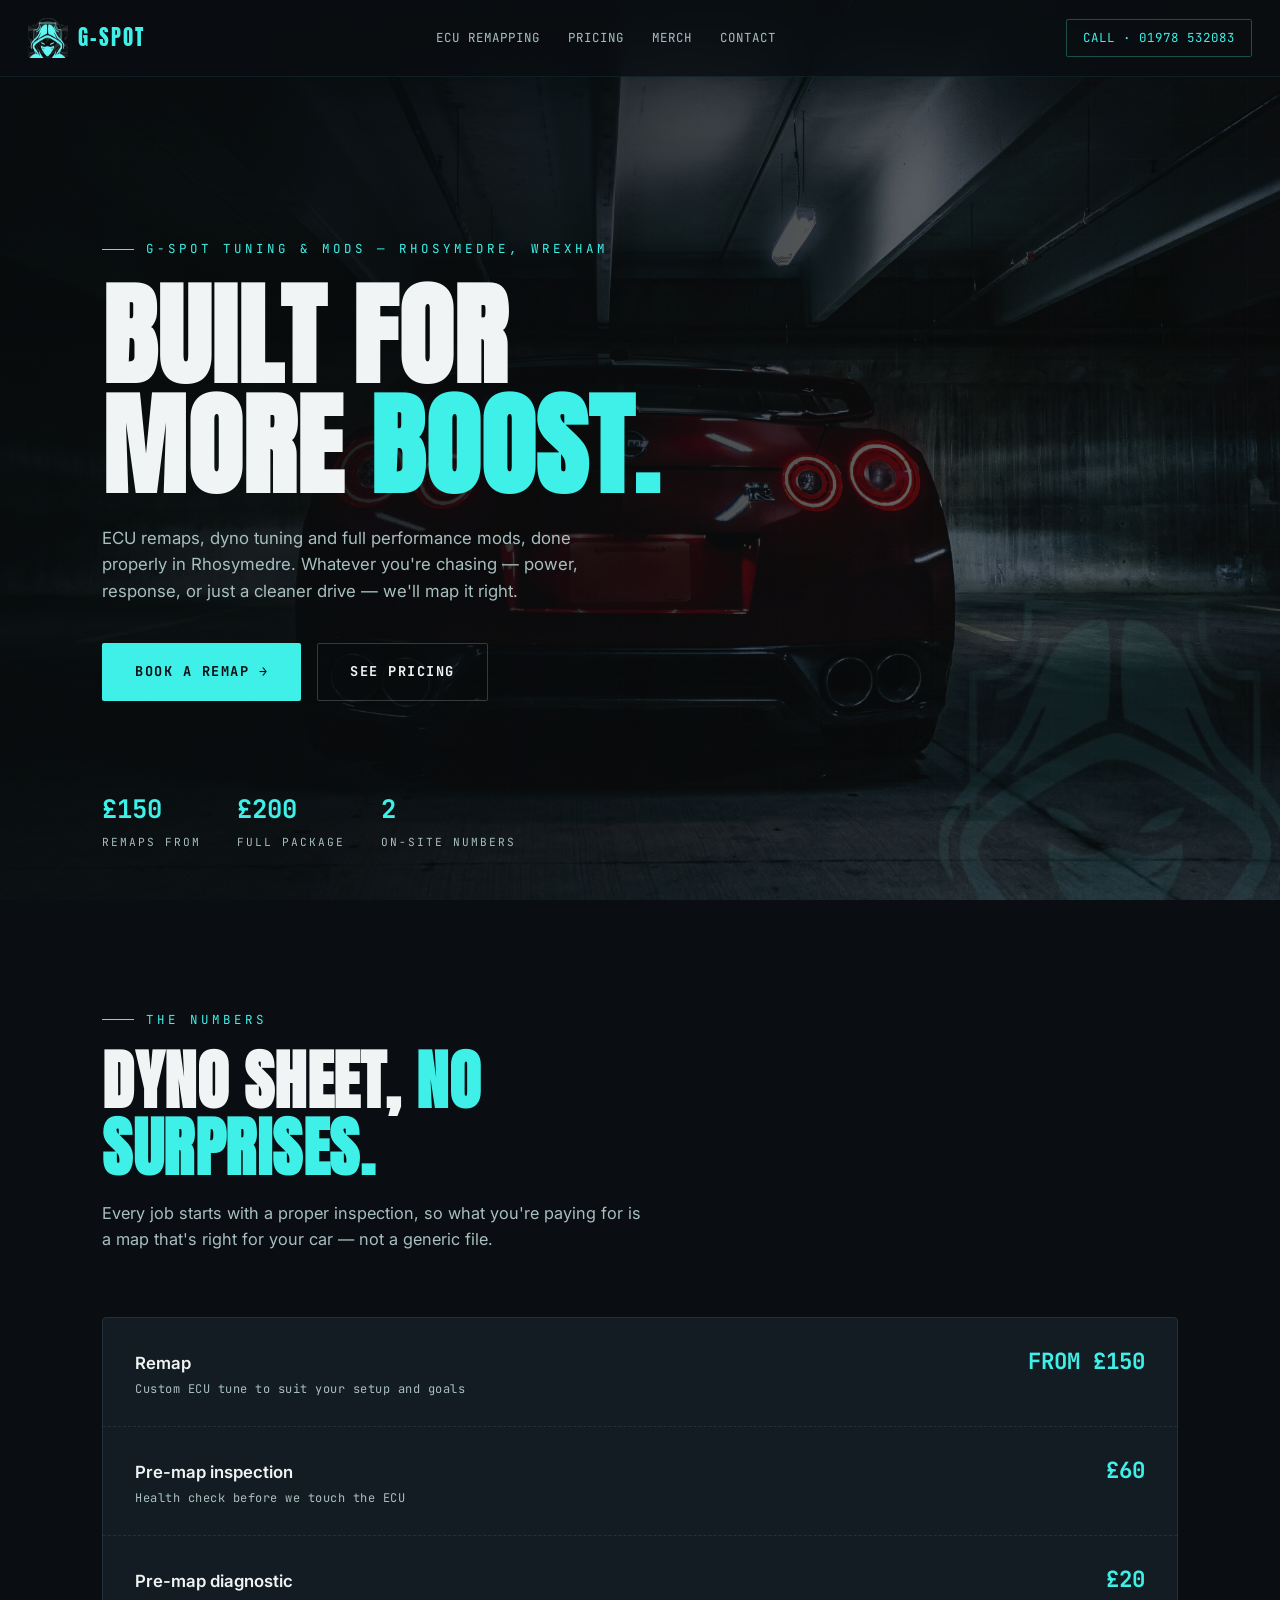
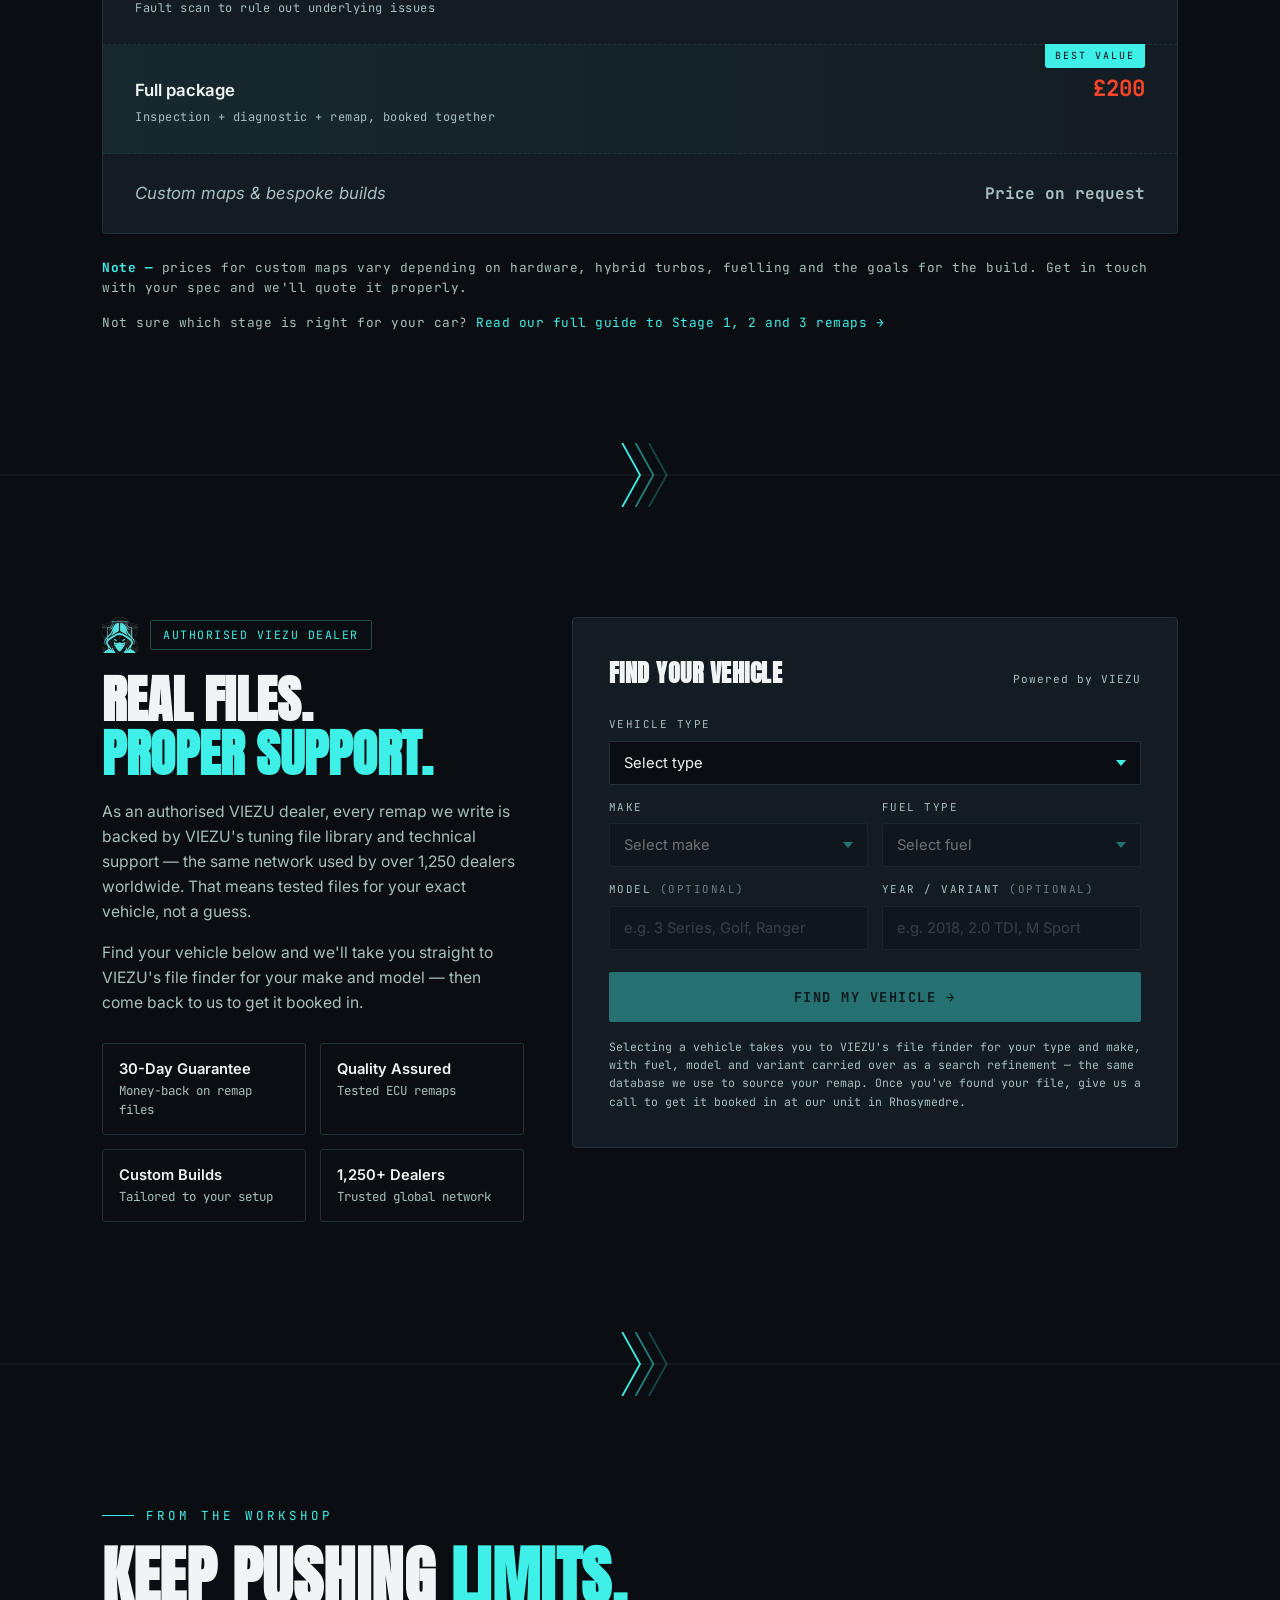
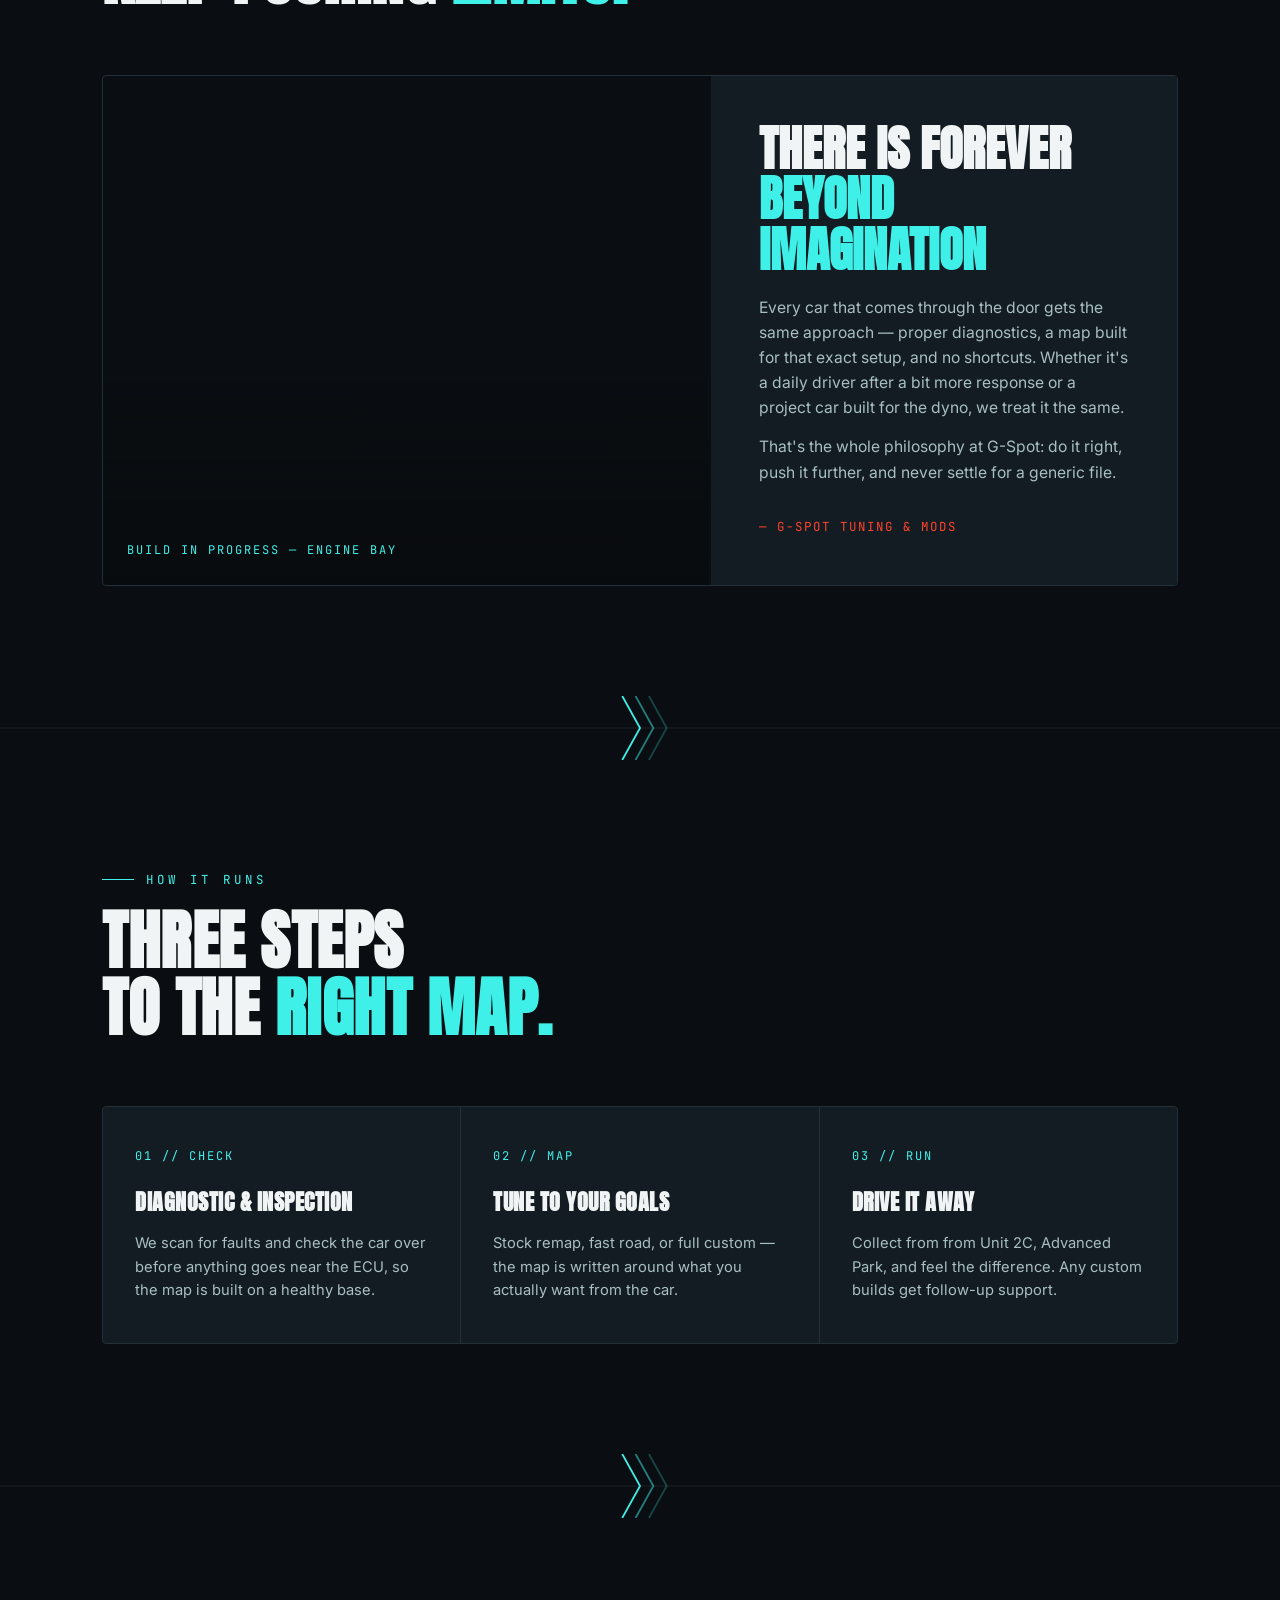
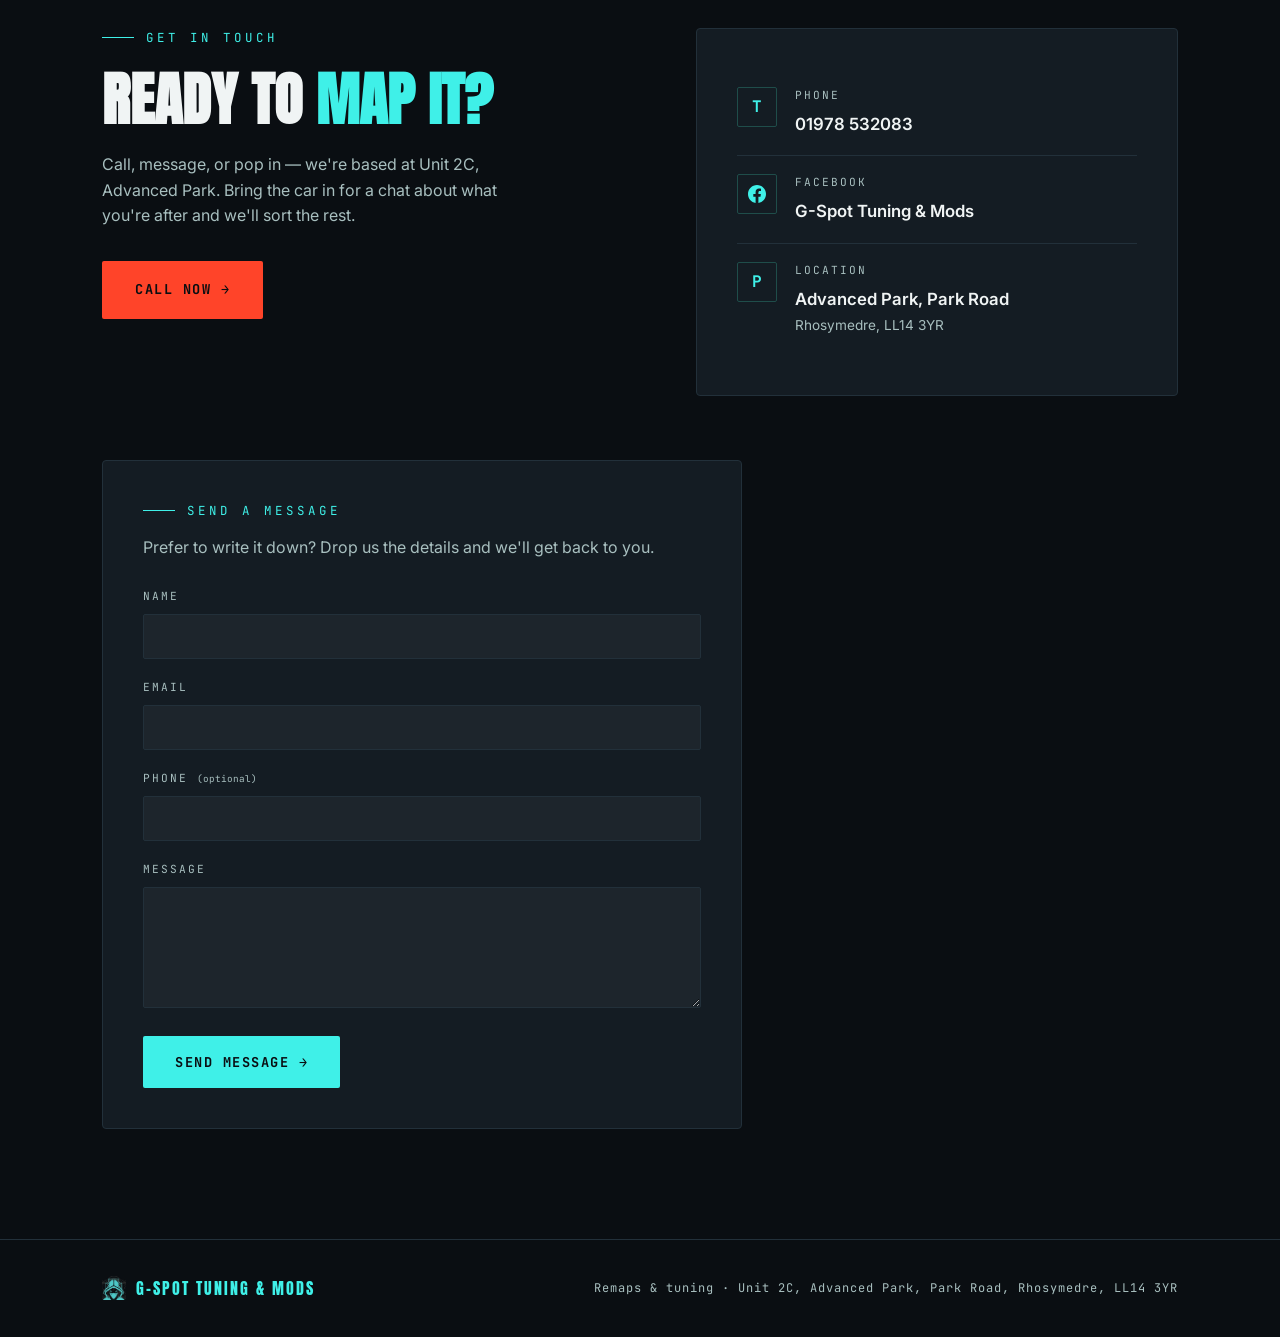
==== index.html @ 1ed0cf5e "Install Vercel Web Analytics # Vercel Web Analytics Installation Report  ## Summary Successfully ins" ====
<!DOCTYPE html>
<html lang="en" class="">
<head>
<script>document.documentElement.classList.add('js');</script>
<meta charset="UTF-8">
<meta name="viewport" content="width=device-width, initial-scale=1.0">
<title>G-Spot Tuning & Mods — Remaps, Tuning & Performance Mods | Wrexham</title>
<meta name="description" content="ECU remaps, dyno tuning and performance modifications. Based in Rhosymedre, Wrexham. Remaps from £150.">

<link rel="preconnect" href="https://fonts.googleapis.com">
<link rel="preconnect" href="https://fonts.gstatic.com" crossorigin>
<link href="https://fonts.googleapis.com/css2?family=Anton&family=JetBrains+Mono:wght@400;500;700&family=Inter:wght@400;500;600;700;800&display=swap" rel="stylesheet">

<link rel="stylesheet" href="assets/site.css">

<script defer src="https://cdn.vercel-insights.com/v1/script.js"></script>
</head>
<body>

<!-- Signature boost gauge -->
<div class="gauge-wrap" id="gauge">
  <svg viewBox="0 0 100 100">
    <circle class="gauge-track" cx="50" cy="50" r="42" stroke-dasharray="198 264" stroke-dashoffset="0" transform="rotate(135 50 50)"/>
    <circle class="gauge-fill" id="gaugeFill" cx="50" cy="50" r="42" stroke-dasharray="198 264" stroke-dashoffset="198" transform="rotate(135 50 50)"/>
    <text x="50" y="48" class="gauge-needle-label" id="gaugeLabel">0%</text>
    <text x="50" y="62" class="gauge-sub">SCROLL</text>
  </svg>
</div>

<!-- Top bar -->
<div class="topbar">
  <a href="index.html" class="mark"><img src="assets/logo-icon.png" alt=""><span class="word">G<span>-</span>SPOT</span></a>
  <nav class="topnav">
    <a href="remapping.html">ECU Remapping</a>
    <a href="index.html#pricing">Pricing</a>
    <a href="merch.html">Merch</a>
    <a href="index.html#contact">Contact</a>
  </nav>
  <a href="tel:01978532083" class="call">CALL · 01978 532083</a>
  <button class="burger" id="burger" aria-label="Menu" aria-expanded="false">
    <span></span><span></span><span></span>
  </button>
</div>
<nav class="mobile-menu" id="mobile-menu">
  <a href="remapping.html">ECU Remapping</a>
  <a href="index.html#pricing">Pricing</a>
  <a href="merch.html">Merch</a>
  <a href="index.html#contact">Contact</a>
  <a href="tel:01978532083" style="color:var(--cyan)">CALL · 01978 532083</a>
</nav>

<!-- Hero -->
<header class="hero">
  <div class="hero-bg"></div>
  <div class="hero-grid"></div>
  <img class="hero-mark" src="assets/logo-icon.png" alt="" aria-hidden="true">
  <div class="speed-lines" aria-hidden="true">
    <div class="speed-line" style="top:22%; animation-delay:0s;"></div>
    <div class="speed-line slow" style="top:38%; animation-delay:1.4s;"></div>
    <div class="speed-line fast" style="top:58%; animation-delay:.6s;"></div>
    <div class="speed-line" style="top:74%; animation-delay:2.3s;"></div>
    <div class="speed-line slow" style="top:88%; animation-delay:3.1s;"></div>
  </div>
  <div class="hero-content">
    <div class="eyebrow">G-Spot Tuning &amp; Mods — Rhosymedre, Wrexham</div>
    <h1>Built for<br>more <span class="accent">boost.</span></h1>
    <p>ECU remaps, dyno tuning and full performance mods, done properly in Rhosymedre. Whatever you're chasing — power, response, or just a cleaner drive — we'll map it right.</p>
    <div class="hero-ctas">
      <a href="#contact" class="btn btn-primary">Book a remap →</a>
      <a href="#pricing" class="btn btn-ghost">See pricing</a>
    </div>
  </div>
  <div class="hero-readout">
    <div class="readout-item"><span class="num">£150</span><span class="lbl">Remaps from</span></div>
    <div class="readout-item"><span class="num">£200</span><span class="lbl">Full package</span></div>
    <div class="readout-item"><span class="num">2</span><span class="lbl">On-site numbers</span></div>
  </div>
</header>

<!-- Pricing / Dyno sheet -->
<section id="pricing">
  <div class="section-head reveal">
    <div class="eyebrow">The numbers</div>
    <h2>Dyno sheet, <span class="accent">no surprises.</span></h2>
    <p class="lede">Every job starts with a proper inspection, so what you're paying for is a map that's right for your car — not a generic file.</p>
  </div>

  <div class="dyno-sheet reveal">
    <div class="dyno-row">
      <div class="label">Remap<small>Custom ECU tune to suit your setup and goals</small></div>
      <div class="price">FROM £150</div>
    </div>
    <div class="dyno-row">
      <div class="label">Pre-map inspection<small>Health check before we touch the ECU</small></div>
      <div class="price">£60</div>
    </div>
    <div class="dyno-row">
      <div class="label">Pre-map diagnostic<small>Fault scan to rule out underlying issues</small></div>
      <div class="price">£20</div>
    </div>
    <div class="dyno-row featured">
      <div class="label">Full package<small>Inspection + diagnostic + remap, booked together</small></div>
      <div class="price">£200</div>
    </div>
    <div class="dyno-row note">
      <div class="label">Custom maps &amp; bespoke builds</div>
      <div class="price">Price on request</div>
    </div>
  </div>

  <div class="services-foot reveal">
    <strong>Note —</strong> prices for custom maps vary depending on hardware, hybrid turbos, fuelling and the goals for the build. Get in touch with your spec and we'll quote it properly.
  </div>

  <div class="services-foot reveal" style="margin-top:14px;">
    Not sure which stage is right for your car? <a href="remapping.html" style="color:var(--cyan);text-decoration:none;">Read our full guide to Stage 1, 2 and 3 remaps →</a>
  </div>
</section>

<div class="divider">
  <svg viewBox="0 0 1440 64" preserveAspectRatio="none">
    <line x1="0" y1="32" x2="1440" y2="32" stroke="#1a2228" stroke-width="1"/>
    <polyline points="700,0 720,32 700,64" fill="none" stroke="#3ff0e8" stroke-width="2"/>
    <polyline points="715,0 735,32 715,64" fill="none" stroke="#3ff0e8" stroke-width="2" opacity="0.5"/>
    <polyline points="730,0 750,32 730,64" fill="none" stroke="#3ff0e8" stroke-width="2" opacity="0.25"/>
  </svg>
</div>

<!-- Vehicle Finder / Viezu partner -->
<section id="find-vehicle">
  <div class="finder-grid">
    <div class="finder-intro reveal">
      <div class="badge-row">
        <img src="assets/logo-icon.png" alt="">
        <span class="partner-tag">Authorised VIEZU Dealer</span>
      </div>
      <h2 style="font-family:var(--display);font-size:clamp(2rem,4.5vw,3.2rem);text-transform:uppercase;line-height:1.05;margin-bottom:18px;">
        Real files.<br><span class="accent" style="color:var(--cyan);">Proper support.</span>
      </h2>
      <p>As an authorised VIEZU dealer, every remap we write is backed by VIEZU's tuning file library and technical support — the same network used by over 1,250 dealers worldwide. That means tested files for your exact vehicle, not a guess.</p>
      <p>Find your vehicle below and we'll take you straight to VIEZU's file finder for your make and model — then come back to us to get it booked in.</p>

      <div class="finder-trust">
        <div class="trust-item"><strong>30-Day Guarantee</strong>Money-back on remap files</div>
        <div class="trust-item"><strong>Quality Assured</strong>Tested ECU remaps</div>
        <div class="trust-item"><strong>Custom Builds</strong>Tailored to your setup</div>
        <div class="trust-item"><strong>1,250+ Dealers</strong>Trusted global network</div>
      </div>
    </div>

    <div class="finder-card reveal">
      <div class="finder-head">
        <h3>Find Your Vehicle</h3>
        <span>Powered by VIEZU</span>
      </div>

      <form id="vehicleFinderForm">
        <div class="finder-fields">
          <div class="finder-field" style="grid-column:1 / -1;">
            <label for="vf-type">Vehicle Type</label>
            <select id="vf-type" required>
              <option value="">Select type</option>
              <option value="cars">Cars</option>
              <option value="vans">Vans</option>
              <option value="hgv-tuning">HGV</option>
              <option value="motorhomes">Motorhomes</option>
              <option value="bike-tuning">Bike</option>
              <option value="marine">Marine</option>
              <option value="agriculture-tuning">Agriculture / Construction</option>
            </select>
          </div>
          <div class="finder-field">
            <label for="vf-make">Make</label>
            <select id="vf-make" disabled>
              <option value="">Select make</option>
            </select>
          </div>
          <div class="finder-field">
            <label for="vf-fuel">Fuel Type</label>
            <select id="vf-fuel" disabled>
              <option value="">Select fuel</option>
              <option value="petrol">Petrol</option>
              <option value="diesel">Diesel</option>
              <option value="hybrid">Hybrid</option>
              <option value="electric">Electric</option>
            </select>
          </div>
          <div class="finder-field">
            <label for="vf-model">Model <span style="opacity:.6;">(optional)</span></label>
            <input type="text" id="vf-model" placeholder="e.g. 3 Series, Golf, Ranger" disabled>
          </div>
          <div class="finder-field">
            <label for="vf-variant">Year / Variant <span style="opacity:.6;">(optional)</span></label>
            <input type="text" id="vf-variant" placeholder="e.g. 2018, 2.0 TDI, M Sport" disabled>
          </div>
        </div>

        <button type="submit" class="finder-submit" id="vf-submit" disabled>Find My Vehicle →</button>
      </form>

      <div class="finder-note">
        Selecting a vehicle takes you to VIEZU's file finder for your type and make, with fuel, model and variant carried over as a search refinement — the same database we use to source your remap. Once you've found your file, give us a call to get it booked in at our unit in Rhosymedre.
      </div>
    </div>
  </div>
</section>

<div class="divider">
  <svg viewBox="0 0 1440 64" preserveAspectRatio="none">
    <line x1="0" y1="32" x2="1440" y2="32" stroke="#1a2228" stroke-width="1"/>
    <polyline points="700,0 720,32 700,64" fill="none" stroke="#3ff0e8" stroke-width="2"/>
    <polyline points="715,0 735,32 715,64" fill="none" stroke="#3ff0e8" stroke-width="2" opacity="0.5"/>
    <polyline points="730,0 750,32 730,64" fill="none" stroke="#3ff0e8" stroke-width="2" opacity="0.25"/>
  </svg>
</div>

<!-- Showcase -->
<section>
  <div class="section-head reveal">
    <div class="eyebrow">From the workshop</div>
    <h2>Keep pushing <span class="accent">limits.</span></h2>
  </div>
  <div class="showcase reveal">
    <div class="showcase-img">
      <div class="bg"></div>
      <span class="tag">Build in progress — engine bay</span>
    </div>
    <div class="showcase-text">
      <h3>There is forever <span class="accent">beyond imagination</span></h3>
      <p>Every car that comes through the door gets the same approach — proper diagnostics, a map built for that exact setup, and no shortcuts. Whether it's a daily driver after a bit more response or a project car built for the dyno, we treat it the same.</p>
      <p>That's the whole philosophy at G-Spot: do it right, push it further, and never settle for a generic file.</p>
      <div class="showcase-tagline">— G-Spot Tuning &amp; Mods</div>
    </div>
  </div>
</section>

<div class="divider">
  <svg viewBox="0 0 1440 64" preserveAspectRatio="none">
    <line x1="0" y1="32" x2="1440" y2="32" stroke="#1a2228" stroke-width="1"/>
    <polyline points="700,0 720,32 700,64" fill="none" stroke="#3ff0e8" stroke-width="2"/>
    <polyline points="715,0 735,32 715,64" fill="none" stroke="#3ff0e8" stroke-width="2" opacity="0.5"/>
    <polyline points="730,0 750,32 730,64" fill="none" stroke="#3ff0e8" stroke-width="2" opacity="0.25"/>
  </svg>
</div>

<!-- Process -->
<section>
  <div class="section-head reveal">
    <div class="eyebrow">How it runs</div>
    <h2>Three steps<br>to the <span class="accent">right map.</span></h2>
  </div>
  <div class="process-grid reveal">
    <div class="process-step">
      <span class="step-id">01 // CHECK</span>
      <h4>Diagnostic &amp; inspection</h4>
      <p>We scan for faults and check the car over before anything goes near the ECU, so the map is built on a healthy base.</p>
    </div>
    <div class="process-step">
      <span class="step-id">02 // MAP</span>
      <h4>Tune to your goals</h4>
      <p>Stock remap, fast road, or full custom — the map is written around what you actually want from the car.</p>
    </div>
    <div class="process-step">
      <span class="step-id">03 // RUN</span>
      <h4>Drive it away</h4>
      <p>Collect from from Unit 2C, Advanced Park, and feel the difference. Any custom builds get follow-up support.</p>
    </div>
  </div>
</section>

<div class="divider">
  <svg viewBox="0 0 1440 64" preserveAspectRatio="none">
    <line x1="0" y1="32" x2="1440" y2="32" stroke="#1a2228" stroke-width="1"/>
    <polyline points="700,0 720,32 700,64" fill="none" stroke="#3ff0e8" stroke-width="2"/>
    <polyline points="715,0 735,32 715,64" fill="none" stroke="#3ff0e8" stroke-width="2" opacity="0.5"/>
    <polyline points="730,0 750,32 730,64" fill="none" stroke="#3ff0e8" stroke-width="2" opacity="0.25"/>
  </svg>
</div>

<!-- Contact -->
<section id="contact">
  <div class="contact-wrap">
    <div class="contact-cta reveal">
      <div class="eyebrow">Get in touch</div>
      <h2>Ready to <span class="accent">map it?</span></h2>
      <p>Call, message, or pop in — we're based at Unit 2C, Advanced Park. Bring the car in for a chat about what you're after and we'll sort the rest.</p>
      <a href="tel:01978532083" class="btn btn-primary">Call now →</a>
    </div>

    <div class="contact-card reveal">
      <div class="contact-row">
        <div class="icon">T</div>
        <div class="info">
          <div class="k">Phone</div>
          <div class="v"><a href="tel:01978532083">01978 532083</a></div>
        </div>
      </div>
      <div class="contact-row">
        <div class="icon">
          <svg xmlns="http://www.w3.org/2000/svg" width="18" height="18" viewBox="0 0 24 24" fill="currentColor" aria-hidden="true">
            <path d="M24 12.073C24 5.405 18.627 0 12 0S0 5.405 0 12.073C0 18.1 4.388 23.094 10.125 24v-8.437H7.078v-3.49h3.047V9.413c0-3.007 1.792-4.669 4.533-4.669 1.312 0 2.686.235 2.686.235v2.953H15.83c-1.491 0-1.956.925-1.956 1.874v2.25h3.328l-.532 3.49h-2.796V24C19.612 23.094 24 18.1 24 12.073z"/>
          </svg>
        </div>
        <div class="info">
          <div class="k">Facebook</div>
          <div class="v"><a href="https://www.facebook.com/share/1CkKscVUsP/" target="_blank" rel="noopener">G-Spot Tuning &amp; Mods</a></div>
        </div>
      </div>
      <div class="contact-row">
        <div class="icon">P</div>
        <div class="info">
          <div class="k">Location</div>
          <div class="v">Advanced Park, Park Road<small>Rhosymedre, LL14 3YR</small></div>
        </div>
      </div>
    </div>

    <form class="contact-form reveal" id="contactForm" action="https://formspree.io/f/YOUR_FORM_ID" method="POST">
      <div class="form-head">
        <div class="eyebrow">Send a message</div>
        <p>Prefer to write it down? Drop us the details and we'll get back to you.</p>
      </div>
      <div class="form-row">
        <label for="cf-name">Name</label>
        <input type="text" id="cf-name" name="name" required>
      </div>
      <div class="form-row">
        <label for="cf-email">Email</label>
        <input type="email" id="cf-email" name="email" required>
      </div>
      <div class="form-row">
        <label for="cf-phone">Phone <small>(optional)</small></label>
        <input type="tel" id="cf-phone" name="phone">
      </div>
      <div class="form-row">
        <label for="cf-message">Message</label>
        <textarea id="cf-message" name="message" rows="5" required></textarea>
      </div>
      <input type="hidden" name="_subject" value="New enquiry from G-Spot Tuning website">
      <button type="submit" class="btn btn-primary">Send message →</button>
      <p class="form-confirm" id="formConfirm" style="display:none">✓ Message sent — we'll be in touch soon.</p>
      <p class="form-error" id="formError" style="display:none">Something went wrong — please call or message us on Facebook instead.</p>
    </form>
  </div>
</section>

<footer>
  <div class="mark"><img src="assets/logo-icon.png" alt="">G-SPOT TUNING &amp; MODS</div>
  <div>Remaps &amp; tuning · Unit 2C, Advanced Park, Park Road, Rhosymedre, LL14 3YR</div>
</footer>

<script src="assets/site.js"></script>
<script>
  // ===== Vehicle Finder (VIEZU integration) =====

  // ===== Vehicle Finder (VIEZU integration) =====
  (function(){
    const typeSelect = document.getElementById('vf-type');
    const makeSelect = document.getElementById('vf-make');
    const fuelSelect = document.getElementById('vf-fuel');
    const modelInput = document.getElementById('vf-model');
    const variantInput = document.getElementById('vf-variant');
    const submitBtn = document.getElementById('vf-submit');
    const form = document.getElementById('vehicleFinderForm');

    if(!typeSelect) return;

    // Common makes per vehicle type, mapped to VIEZU's shop category slugs where known.
    // Slug = null means we don't have a confirmed direct category, so we fall back
    // to VIEZU's general type finder with the make passed as a search term.
    const makesByType = {
      cars: [
        ["audi-tuning-remapping","Audi"],["bmw-tuning-remapping","BMW"],["ford-tuning-remapping","Ford"],
        ["vw-tuning","Volkswagen"],["mercedes-tuning-specialists","Mercedes-Benz"],["seat","SEAT"],
        ["vauxhall","Vauxhall"],["nissan","Nissan"],["toyota","Toyota"],["honda","Honda"],
        ["mini","MINI"],["land-rover","Land Rover"],["jaguar-tuning-specialists","Jaguar"],
        ["porsche","Porsche"],["skoda","Skoda"],["renault","Renault"],["peugeot","Peugeot"],
        ["citroen-tuning-remapping","Citroën"],["fiat-tuning-remapping","Fiat"],["other","Other / Not Listed"]
      ],
      vans: [
        ["ford-vans","Ford"],["vw-vans","Volkswagen"],["citroen-vans","Citroën"],["fiat-vans","Fiat"],
        ["dacia-vans","Dacia"],["gmc-vans","GMC"],["chevrolet-vans","Chevrolet"],["other","Other / Not Listed"]
      ],
      "hgv-tuning": [
        ["daf-truck","DAF"],["ford-truck","Ford"],["foton-truck","Foton"],["freightliner","Freightliner"],
        ["other","Other / Not Listed"]
      ],
      motorhomes: [
        ["ford-motorhomes","Ford"],["fiat-motorhomes","Fiat"],["citroen-motorhomes","Citroën"],
        ["chevrolet-motorhomes","Chevrolet"],["other","Other / Not Listed"]
      ],
      "bike-tuning": [
        ["bmw-motorrad","BMW Motorrad"],["ducati","Ducati"],["aprilia","Aprilia"],["derbi","Derbi"],
        ["benelli","Benelli"],["other","Other / Not Listed"]
      ],
      marine: [
        ["cummins","Cummins"],["deutz","Deutz"],["other","Other / Not Listed"]
      ],
      "agriculture-tuning": [
        ["agco","AGCO"],["claas-tractors","Claas"],["fendt","Fendt"],["caterpillar","Caterpillar"],
        ["other","Other / Not Listed"]
      ]
    };

    function resetSelect(sel, placeholder){
      sel.innerHTML = `<option value="">${placeholder}</option>`;
      sel.disabled = true;
    }

    const fuelOptionsHTML = fuelSelect.innerHTML; // preserve original Petrol/Diesel/Hybrid/Electric options

    typeSelect.addEventListener('change', function(){
      const type = this.value;
      resetSelect(makeSelect, 'Select make');
      fuelSelect.innerHTML = fuelOptionsHTML;
      fuelSelect.value = '';
      fuelSelect.disabled = true;
      submitBtn.disabled = true;

      if(!type) return;

      const makes = makesByType[type] || [["other","Other / Not Listed"]];
      makes.forEach(([slug, label])=>{
        const opt = document.createElement('option');
        opt.value = slug;
        opt.textContent = label;
        makeSelect.appendChild(opt);
      });
      makeSelect.disabled = false;
    });

    makeSelect.addEventListener('change', function(){
      fuelSelect.disabled = !this.value;
      if(!this.value){
        fuelSelect.innerHTML = fuelOptionsHTML;
        fuelSelect.value = '';
      }
      submitBtn.disabled = true;
    });

    fuelSelect.addEventListener('change', function(){
      submitBtn.disabled = !(makeSelect.value && fuelSelect.value);
    });

    form.addEventListener('submit', function(e){
      e.preventDefault();
      const type = typeSelect.value;
      const makeSlug = makeSelect.value;
      const makeLabel = makeSelect.options[makeSelect.selectedIndex]?.textContent || '';
      const fuelLabel = fuelSelect.options[fuelSelect.selectedIndex]?.textContent || '';
      const hasFuel = !!fuelSelect.value;

      let url;
      if(makeSlug && makeSlug !== 'other'){
        // Try the known/likely VIEZU category path for this make.
        const base = (type === 'cars') ? `https://viezu.com/shop/cars/${makeSlug}/` : `https://viezu.com/shop/${type}/${makeSlug}/`;
        // VIEZU's fuel filter is a form control on that page, not a URL parameter,
        // so pass the fuel type along as a query hint rather than pretending it filters automatically.
        url = hasFuel ? `${base}?fuel=${encodeURIComponent(fuelSelect.value)}` : base;
      } else if(makeSlug === 'other'){
        // No specific make on file: search by fuel type within VIEZU's type finder, or just send them there.
        url = hasFuel
          ? `https://viezu.com/?s=${encodeURIComponent(fuelLabel)}&post_type=product`
          : `https://viezu.com/your-vehicle/${type}/`;
      } else {
        url = `https://viezu.com/your-vehicle/${type}/`;
      }
      window.open(url, '_blank', 'noopener');
    });
  })();
</script>

<script>
  // ===== Contact form (Formspree AJAX submit) =====
  const contactForm = document.getElementById('contactForm');
  if(contactForm){
    contactForm.addEventListener('submit', async (e) => {
      e.preventDefault();
      const submitBtn = contactForm.querySelector('button[type="submit"]');
      const confirmMsg = document.getElementById('formConfirm');
      const errorMsg = document.getElementById('formError');

      submitBtn.disabled = true;
      submitBtn.textContent = 'Sending…';
      errorMsg.style.display = 'none';

      try {
        const response = await fetch(contactForm.action, {
          method: 'POST',
          body: new FormData(contactForm),
          headers: { 'Accept': 'application/json' }
        });

        if(response.ok){
          contactForm.reset();
          contactForm.style.display = 'none';
          confirmMsg.style.display = 'block';
        } else {
          throw new Error('Form submission failed');
        }
      } catch(err) {
        errorMsg.style.display = 'block';
        submitBtn.disabled = false;
        submitBtn.textContent = 'Send message →';
      }
    });
  }
</script>

</body>
</html>
---- assets/site.css ----
:root{
    --void:#0a0e12;
    --panel:#141c23;
    --panel-edge:#22303a;
    --cyan:#3ff0e8;
    --cyan-dim:#1f4d4a;
    --boost:#ff4429;
    --ink:#f0f4f4;
    --ink-dim:#a8bfbf;
    --display: 'Anton', sans-serif;
    --body: 'Inter', sans-serif;
    --mono: 'JetBrains Mono', monospace;
  }

  *{ margin:0; padding:0; box-sizing:border-box; }

  html{ scroll-behavior:smooth; }

  body{
    background:var(--void);
    color:var(--ink);
    font-family:var(--body);
    line-height:1.6;
    overflow-x:hidden;
  }

  /* ===== Boost gauge — fixed, signature element ===== */
  .gauge-wrap{
    position:fixed;
    top:50%;
    right:24px;
    transform:translateY(-50%);
    width:88px;
    height:88px;
    z-index:50;
    pointer-events:none;
    opacity:0;
    transition:opacity .6s ease;
  }
  .gauge-wrap.show{ opacity:1; }
  .gauge-wrap svg{ width:100%; height:100%; }
  .gauge-track{ fill:none; stroke:var(--panel-edge); stroke-width:6; }
  .gauge-fill{ fill:none; stroke:var(--cyan); stroke-width:6; stroke-linecap:round;
    transition: stroke-dashoffset .25s linear, stroke .25s linear; }
  .gauge-needle-label{
    fill:var(--ink); font-family:var(--mono); font-size:14px; font-weight:700;
    text-anchor:middle; dominant-baseline:central;
  }
  .gauge-sub{
    fill:var(--ink-dim); font-family:var(--mono); font-size:6px;
    text-anchor:middle; letter-spacing:1px;
  }
  @media (max-width:880px){ .gauge-wrap{ display:none; } }

  /* ===== Top bar ===== */
  .topbar{
    position:fixed; top:0; left:0; right:0; z-index:100;
    display:flex; align-items:center; justify-content:space-between;
    padding:18px 28px;
    background:rgba(10,14,18,.75);
    backdrop-filter:blur(10px);
    border-bottom:1px solid rgba(63,240,232,.08);
  }
  .topbar .mark{
    font-family:var(--display);
    font-size:1.3rem;
    letter-spacing:2px;
    color:var(--ink);
    text-decoration:none;
    display:flex;
    align-items:center;
    gap:10px;
  }
  .topbar .mark img{
    width:40px;
    height:40px;
    display:block;
    flex-shrink:0;
  }
  .topbar .mark .word{ letter-spacing:2px; }
  .topbar .mark span{ color:var(--cyan); }
  .topbar .call{
    font-family:var(--mono);
    font-size:.78rem;
    color:var(--cyan);
    text-decoration:none;
    border:1px solid var(--cyan-dim);
    padding:8px 16px;
    border-radius:2px;
    letter-spacing:1px;
    transition:.2s;
    white-space:nowrap;
  }
  .topbar .call:hover{ background:var(--cyan); color:var(--void); }

  .topnav{
    display:flex;
    align-items:center;
    gap:28px;
  }
  .topnav a{
    font-family:var(--mono);
    font-size:.78rem;
    letter-spacing:1px;
    color:var(--ink-dim);
    text-decoration:none;
    text-transform:uppercase;
    transition:color .2s ease;
  }
  .topnav a:hover{ color:var(--cyan); }
  .burger{
    display:none;
    flex-direction:column;
    justify-content:center;
    gap:5px;
    width:36px; height:36px;
    background:none;
    border:1px solid var(--cyan-dim);
    border-radius:2px;
    cursor:pointer;
    padding:8px;
  }
  .burger span{
    display:block;
    height:1px;
    background:var(--cyan);
    border-radius:1px;
    transition:transform .25s ease, opacity .2s ease;
  }
  .burger.open span:nth-child(1){ transform:translateY(6px) rotate(45deg); }
  .burger.open span:nth-child(2){ opacity:0; }
  .burger.open span:nth-child(3){ transform:translateY(-6px) rotate(-45deg); }

  .mobile-menu{
    display:none;
    position:fixed;
    top:61px; left:0; right:0;
    background:rgba(10,14,18,.97);
    backdrop-filter:blur(16px);
    border-bottom:1px solid rgba(63,240,232,.12);
    z-index:99;
    padding:0;
    flex-direction:column;
  }
  .mobile-menu.open{ display:flex; }
  .mobile-menu a{
    font-family:var(--mono);
    font-size:.85rem;
    letter-spacing:2px;
    color:var(--ink-dim);
    text-decoration:none;
    text-transform:uppercase;
    padding:18px 28px;
    border-bottom:1px solid rgba(63,240,232,.07);
    transition:color .2s, background .2s;
  }
  .mobile-menu a:last-child{ border-bottom:none; }
  .mobile-menu a:hover{ color:var(--cyan); background:rgba(63,240,232,.04); }

  @media (max-width:880px){
    .topnav{ display:none; }
    .burger{ display:flex; }
  }

  /* ===== Hero ===== */
  .hero{
    position:relative;
    min-height:100vh;
    display:flex;
    align-items:center;
    padding:120px 8vw 80px;
    overflow:hidden;
  }
  .hero-bg{
    position:fixed; inset:0;
    z-index:-1;
    background-image:url('hero-skyline.jpg');
    background-size:cover;
    background-position:center 40%;
    opacity:.52;
    filter:grayscale(.15) contrast(1.05) brightness(1);
  }
  .hero::after{
    content:'';
    position:absolute; inset:0;
    background:linear-gradient(100deg, rgba(8,11,13,.82) 30%, rgba(8,11,13,.35) 65%, rgba(8,11,13,.08) 100%);
  }
  .hero-grid{
    position:absolute; inset:0;
    background-image:
      repeating-linear-gradient(0deg, transparent, transparent 38px, rgba(63,240,232,.025) 39px),
      repeating-linear-gradient(90deg, transparent, transparent 38px, rgba(63,240,232,.025) 39px);
    pointer-events:none;
  }
  .hero-mark{
    position:absolute;
    bottom:-8%;
    right:-4%;
    width:min(34vw, 420px);
    height:min(34vw, 420px);
    opacity:.06;
    z-index:1;
    pointer-events:none;
  }
  @media (max-width:880px){ .hero-mark{ display:none; } }

  /* ===== Speed lines — motion signature ===== */
  .speed-lines{
    position:absolute;
    inset:0;
    overflow:hidden;
    pointer-events:none;
    z-index:1;
  }
  .speed-line{
    position:absolute;
    height:1px;
    width:140px;
    background:linear-gradient(90deg, transparent, var(--cyan), transparent);
    opacity:0;
    animation: streak 3.2s ease-in infinite;
  }
  .speed-line.fast{ animation-duration: 1.8s; background:linear-gradient(90deg, transparent, var(--boost), transparent); }
  .speed-line.slow{ animation-duration: 4.6s; width:220px; }

  @keyframes streak{
    0%{ transform:translateX(-200px); opacity:0; }
    8%{ opacity:.55; }
    35%{ opacity:.25; }
    60%{ opacity:0; }
    100%{ transform:translateX(calc(100vw + 200px)); opacity:0; }
  }

  @media (prefers-reduced-motion: reduce){
    .speed-line{ display:none; }
  }
  .hero-content{ position:relative; z-index:2; max-width:680px; }
  .eyebrow{
    font-family:var(--mono);
    font-size:.78rem;
    letter-spacing:4px;
    color:var(--cyan);
    text-transform:uppercase;
    display:flex; align-items:center; gap:12px;
    margin-bottom:22px;
  }
  .eyebrow::before{
    content:'';
    display:inline-block;
    width:32px; height:1px;
    background:var(--cyan);
  }
  .hero h1{
    font-family:var(--display);
    font-size:clamp(3.2rem, 9vw, 7rem);
    line-height:0.98;
    letter-spacing:1px;
    text-transform:uppercase;
    margin-bottom:24px;
  }
  .hero h1 .accent{ color:var(--cyan); }
  .hero p{
    font-size:1.05rem;
    color:var(--ink-dim);
    max-width:480px;
    margin-bottom:38px;
  }
  .hero-ctas{ display:flex; gap:16px; flex-wrap:wrap; }
  .btn{
    font-family:var(--mono);
    font-weight:700;
    font-size:.85rem;
    letter-spacing:1.5px;
    text-transform:uppercase;
    padding:17px 32px;
    border-radius:2px;
    text-decoration:none;
    display:inline-flex;
    align-items:center;
    gap:10px;
    transition:.2s;
    border:1px solid transparent;
  }
  .btn-primary{ background:var(--cyan); color:var(--void); }
  .btn-primary:hover{ background:#7ffaf4; transform:translateY(-2px); }
  .btn-ghost{ border-color:rgba(240,244,244,.2); color:var(--ink); }
  .btn-ghost:hover{ border-color:var(--cyan); color:var(--cyan); }

  .hero-readout{
    position:absolute; bottom:48px; left:8vw; z-index:2;
    display:flex; gap:36px; flex-wrap:wrap;
  }
  .readout-item{ font-family:var(--mono); }
  .readout-item .num{ font-size:1.6rem; color:var(--cyan); font-weight:700; display:block; margin-bottom:4px; }
  .readout-item .lbl{ font-size:.7rem; color:var(--ink-dim); letter-spacing:2px; text-transform:uppercase; display:block; }

  @media (max-width:720px){
    .hero{ padding:100px 6vw 60px; align-items:flex-start; padding-top:140px;}
    .hero-readout{ position:static; margin-top:48px; left:0; }
  }

  /* ===== Section frame ===== */
  section{ position:relative; padding:110px 8vw; }
  .section-head{ margin-bottom:64px; max-width:640px; }
  .section-head .eyebrow{ margin-bottom:18px; }
  .section-head h2{
    font-family:var(--display);
    font-size:clamp(2.2rem, 5vw, 4rem);
    text-transform:uppercase;
    line-height:1.05;
    letter-spacing:.5px;
  }
  .section-head h2 .accent{ color:var(--cyan); }
  .section-head .lede{
    margin-top:18px;
    color:var(--ink-dim);
    font-size:1.02rem;
    max-width:540px;
  }

  /* ===== Divider — diagonal tick, echoing the brand artwork ===== */
  .divider{
    height:64px;
    width:100%;
    position:relative;
    overflow:hidden;
  }
  .divider svg{ width:100%; height:100%; display:block; }
  .divider polyline{
    animation: chevron-pulse 2.4s ease-in-out infinite;
  }
  .divider polyline:nth-child(3){ animation-delay:.15s; }
  .divider polyline:nth-child(4){ animation-delay:.3s; }
  @keyframes chevron-pulse{
    0%, 100%{ transform:translateX(0); }
    50%{ transform:translateX(10px); }
  }
  @media (prefers-reduced-motion: reduce){
    .divider polyline{ animation:none; }
  }

  /* ===== Services — dyno sheet ===== */
  .dyno-sheet{
    border:1px solid var(--panel-edge);
    background:var(--panel);
    border-radius:4px;
    overflow:hidden;
  }
  .dyno-row{
    display:grid;
    grid-template-columns:1fr auto;
    align-items:baseline;
    gap:24px;
    padding:26px 32px;
    border-bottom:1px dashed var(--panel-edge);
    transition: padding-left .25s ease, background .25s ease;
  }
  .dyno-row:hover{
    padding-left:44px;
    background:rgba(63,240,232,.03);
  }
  .dyno-row:last-child{ border-bottom:none; }
  .dyno-row .label{
    font-size:1.05rem;
    font-weight:600;
  }
  .dyno-row .label small{
    display:block;
    font-family:var(--mono);
    font-size:.75rem;
    color:var(--ink-dim);
    font-weight:400;
    margin-top:4px;
    letter-spacing:.5px;
  }
  .dyno-row .price{
    font-family:var(--mono);
    font-size:1.4rem;
    font-weight:700;
    color:var(--cyan);
    white-space:nowrap;
  }
  .dyno-row.featured{
    background:linear-gradient(90deg, rgba(63,240,232,.06), transparent);
    position:relative;
  }
  .dyno-row.featured::before{
    content:'BEST VALUE';
    position:absolute;
    top:-1px; right:32px;
    font-family:var(--mono);
    font-size:.62rem;
    letter-spacing:2px;
    color:var(--void);
    background:var(--cyan);
    padding:4px 10px;
    border-radius:0 0 3px 3px;
  }
  .dyno-row.featured .price{ color:var(--boost); }
  .dyno-row.note .label{ font-style:italic; color:var(--ink-dim); font-weight:400; }
  .dyno-row.note .price{ color:var(--ink-dim); font-size:1rem; }

  .services-foot{
    margin-top:24px;
    font-family:var(--mono);
    font-size:.8rem;
    color:var(--ink-dim);
    letter-spacing:.5px;
  }
  .services-foot strong{ color:var(--cyan); }

  /* ===== Vehicle Finder / Viezu partner section ===== */
  .finder-grid{
    display:grid;
    grid-template-columns: 1fr 1.15fr;
    gap:48px;
    align-items:start;
  }
  .finder-intro .badge-row{
    display:flex;
    align-items:center;
    gap:12px;
    margin-bottom:20px;
  }
  .finder-intro .badge-row img{ width:36px; height:36px; opacity:.9; }
  .finder-intro .badge-row .partner-tag{
    font-family:var(--mono);
    font-size:.72rem;
    letter-spacing:1.5px;
    color:var(--cyan);
    text-transform:uppercase;
    border:1px solid var(--cyan-dim);
    padding:5px 12px;
    border-radius:2px;
  }
  .finder-intro p{ color:var(--ink-dim); margin-bottom:16px; font-size:.98rem; max-width:480px; }
  .finder-trust{
    display:grid;
    grid-template-columns:repeat(2, 1fr);
    gap:14px;
    margin-top:28px;
  }
  .finder-trust .trust-item{
    border:1px solid var(--panel-edge);
    border-radius:3px;
    padding:14px 16px;
    font-family:var(--mono);
    font-size:.78rem;
    color:var(--ink-dim);
    line-height:1.5;
  }
  .finder-trust .trust-item strong{
    display:block;
    color:var(--ink);
    font-family:var(--body);
    font-size:.92rem;
    font-weight:600;
    margin-bottom:2px;
  }

  .finder-card{
    background:var(--panel);
    border:1px solid var(--panel-edge);
    border-radius:4px;
    padding:36px;
  }
  .finder-card .finder-head{
    display:flex;
    justify-content:space-between;
    align-items:baseline;
    margin-bottom:24px;
    gap:12px;
    flex-wrap:wrap;
  }
  .finder-card .finder-head h3{
    font-family:var(--display);
    font-size:1.5rem;
    text-transform:uppercase;
    letter-spacing:.5px;
  }
  .finder-card .finder-head span{
    font-family:var(--mono);
    font-size:.7rem;
    color:var(--ink-dim);
    letter-spacing:1px;
  }
  .finder-fields{
    display:grid;
    grid-template-columns:1fr 1fr;
    gap:14px;
    margin-bottom:22px;
  }
  .finder-field{ display:flex; flex-direction:column; gap:7px; }
  .finder-field label{
    font-family:var(--mono);
    font-size:.68rem;
    letter-spacing:1.5px;
    text-transform:uppercase;
    color:var(--ink-dim);
  }
  .finder-field select,
  .finder-field input[type="text"]{
    appearance:none;
    background:var(--void);
    border:1px solid var(--panel-edge);
    color:var(--ink);
    font-family:var(--body);
    font-size:.92rem;
    padding:12px 14px;
    border-radius:2px;
    cursor:pointer;
    transition:border-color .2s ease;
  }
  .finder-field select{
    background-image:url("data:image/svg+xml,%3Csvg xmlns='http://www.w3.org/2000/svg' width='10' height='6'%3E%3Cpath d='M0 0l5 6 5-6z' fill='%233ff0e8'/%3E%3C/svg%3E");
    background-repeat:no-repeat;
    background-position:right 14px center;
  }
  .finder-field input[type="text"]{ cursor:text; }
  .finder-field input[type="text"]::placeholder{ color:var(--ink-dim); opacity:.6; }
  .finder-field select:focus,
  .finder-field input[type="text"]:focus{ outline:none; border-color:var(--cyan); }
  .finder-field select:disabled,
  .finder-field input[type="text"]:disabled{ opacity:.4; cursor:not-allowed; }

  .finder-submit{
    width:100%;
    font-family:var(--mono);
    font-weight:700;
    font-size:.85rem;
    letter-spacing:1.5px;
    text-transform:uppercase;
    padding:16px 0;
    border-radius:2px;
    border:none;
    background:var(--cyan);
    color:var(--void);
    cursor:pointer;
    transition:.2s;
  }
  .finder-submit:hover{ background:#7ffaf4; }
  .finder-submit:disabled{ opacity:.4; cursor:not-allowed; }

  .finder-note{
    margin-top:16px;
    font-family:var(--mono);
    font-size:.72rem;
    color:var(--ink-dim);
    line-height:1.6;
  }
  .finder-note a{ color:var(--cyan); text-decoration:none; }
  .finder-note a:hover{ text-decoration:underline; }

  @media (max-width:880px){
    .finder-grid{ grid-template-columns:1fr; gap:36px; }
    .finder-fields{ grid-template-columns:1fr; }
    .finder-trust{ grid-template-columns:1fr; }
  }

  /* ===== Showcase ===== */
  .showcase{
    display:grid;
    grid-template-columns: 1.3fr 1fr;
    gap:2px;
    border:1px solid var(--panel-edge);
    border-radius:4px;
    overflow:hidden;
  }
  .showcase-img{
    position:relative;
    min-height:480px;
  }
  .showcase-img .bg{
    position:absolute; inset:0;
    background-image:url('hero-taillights.jpg');
    background-size:cover;
    background-position:center 40%;
  }
  .showcase-img::after{
    content:'';
    position:absolute; inset:0;
    background:linear-gradient(180deg, transparent 60%, rgba(8,11,13,.75));
  }
  .showcase-img .tag{
    position:absolute; bottom:24px; left:24px; z-index:2;
    font-family:var(--mono);
    font-size:.75rem;
    letter-spacing:2px;
    color:var(--cyan);
    text-transform:uppercase;
  }
  .showcase-text{
    background:var(--panel);
    padding:48px;
    display:flex;
    flex-direction:column;
    justify-content:center;
  }
  .showcase-text h3{
    font-family:var(--display);
    font-size:clamp(2rem, 4vw, 3rem);
    text-transform:uppercase;
    line-height:1.05;
    margin-bottom:20px;
  }
  .showcase-text h3 .accent{ color:var(--cyan); }
  .showcase-text p{ color:var(--ink-dim); margin-bottom:14px; font-size:.98rem; }
  .showcase-tagline{
    margin-top:18px;
    font-family:var(--mono);
    font-size:.78rem;
    letter-spacing:2px;
    color:var(--boost);
    text-transform:uppercase;
  }

  @media (max-width:880px){
    .showcase{ grid-template-columns:1fr; }
    .showcase-img{ min-height:320px; }
  }

  /* ===== Process ===== */
  .process-grid{
    display:grid;
    grid-template-columns:repeat(3, 1fr);
    gap:1px;
    background:var(--panel-edge);
    border:1px solid var(--panel-edge);
    border-radius:4px;
    overflow:hidden;
  }
  .process-step{
    background:var(--panel);
    padding:40px 32px;
    transition: transform .25s ease, background .25s ease;
  }
  .process-step:hover{
    transform:translateX(6px);
    background:#121a20;
  }
  .process-step .step-id{
    font-family:var(--mono);
    font-size:.75rem;
    color:var(--cyan);
    letter-spacing:2px;
    margin-bottom:18px;
    display:block;
  }
  .process-step h4{
    font-family:var(--display);
    font-size:1.4rem;
    text-transform:uppercase;
    margin-bottom:12px;
    letter-spacing:.5px;
  }
  .process-step p{ color:var(--ink-dim); font-size:.92rem; }

  @media (max-width:880px){
    .process-grid{ grid-template-columns:1fr; }
  }

  /* ===== Contact ===== */
  .contact-wrap{
    display:grid;
    grid-template-columns:1.1fr 1fr;
    grid-template-areas:
      "cta card"
      "form form";
    gap:64px;
    align-items:start;
  }
  .contact-cta{ grid-area:cta; }
  .contact-card{ grid-area:card; }
  .contact-form{ grid-area:form; }

  .contact-card{
    border:1px solid var(--panel-edge);
    background:var(--panel);
    border-radius:4px;
    padding:40px;
  }
  .contact-row{
    display:flex;
    gap:18px;
    align-items:flex-start;
    padding:18px 0;
    border-bottom:1px solid var(--panel-edge);
  }
  .contact-row:last-child{ border-bottom:none; }
  .contact-row .icon{
    width:40px; height:40px;
    border:1px solid var(--cyan-dim);
    border-radius:2px;
    display:flex; align-items:center; justify-content:center;
    flex-shrink:0;
    color:var(--cyan);
    font-family:var(--mono);
    font-weight:700;
  }
  .contact-row .info .k{
    font-family:var(--mono);
    font-size:.7rem;
    letter-spacing:2px;
    color:var(--ink-dim);
    text-transform:uppercase;
    margin-bottom:6px;
  }
  .contact-row .info .v{ font-size:1.05rem; font-weight:600; }
  .contact-row .info .v a{ color:var(--ink); text-decoration:none; }
  .contact-row .info .v a:hover{ color:var(--cyan); }
  .contact-row .info .v small{
    display:block; font-weight:400; color:var(--ink-dim); font-size:.85rem; margin-top:2px;
  }

  .contact-cta h2{
    font-family:var(--display);
    font-size:clamp(2.2rem, 5vw, 3.6rem);
    text-transform:uppercase;
    line-height:1.05;
    margin-bottom:22px;
  }
  .contact-cta h2 .accent{ color:var(--cyan); }
  .contact-cta p{ color:var(--ink-dim); margin-bottom:32px; max-width:440px; }
  .contact-cta .btn-primary{ background:var(--boost); color:var(--void); }
  .contact-cta .btn-primary:hover{ background:#ff7a64; }

  /* Contact form */
  .contact-form{
    border:1px solid var(--panel-edge);
    background:var(--panel);
    border-radius:4px;
    padding:40px;
    max-width:640px;
  }
  .form-head{ margin-bottom:28px; }
  .form-head .eyebrow{ margin-bottom:14px; }
  .form-head p{ color:var(--ink-dim); }
  .form-row{
    margin-bottom:20px;
  }
  .form-row label{
    display:block;
    font-family:var(--mono);
    font-size:.7rem;
    letter-spacing:2px;
    color:var(--ink-dim);
    text-transform:uppercase;
    margin-bottom:8px;
  }
  .form-row label small{ text-transform:none; letter-spacing:0; }
  .form-row input,
  .form-row textarea{
    width:100%;
    font-family:var(--body);
    font-size:.95rem;
    background:rgba(255,255,255,.04);
    border:1px solid var(--panel-edge);
    color:var(--ink);
    padding:12px 14px;
    border-radius:2px;
    outline:none;
    transition:border .2s, background .2s;
    resize:vertical;
  }
  .form-row input:focus,
  .form-row textarea:focus{
    border-color:var(--cyan);
    background:rgba(63,240,232,.03);
  }
  .contact-form .btn-primary{
    background:var(--cyan);
    color:var(--void);
    border:none;
  }
  .contact-form .btn-primary:hover{ background:#7ffaf4; }
  .contact-form button:disabled{ opacity:.6; cursor:wait; }
  .form-confirm{
    font-family:var(--mono);
    font-size:.85rem;
    color:var(--cyan);
    letter-spacing:.5px;
    margin-top:18px;
  }
  .form-error{
    font-family:var(--mono);
    font-size:.85rem;
    color:var(--boost);
    letter-spacing:.5px;
    margin-top:18px;
  }

  @media (max-width:880px){
    .contact-wrap{
      grid-template-columns:1fr;
      grid-template-areas:
        "cta"
        "card"
        "form";
      gap:48px;
    }
    .contact-form{ padding:28px; max-width:none; }
  }

  /* ===== Footer ===== */
  footer{
    border-top:1px solid var(--panel-edge);
    padding:36px 8vw;
    display:flex;
    justify-content:space-between;
    align-items:center;
    flex-wrap:wrap;
    gap:16px;
    font-family:var(--mono);
    font-size:.75rem;
    color:var(--ink-dim);
    letter-spacing:1px;
  }
  footer .mark{
    color:var(--cyan);
    font-family:var(--display);
    font-size:1rem;
    letter-spacing:2px;
    display:flex;
    align-items:center;
    gap:10px;
  }
  footer .mark img{ width:24px; height:24px; opacity:.8; }

  /* Reveal on scroll — progressive enhancement only */
  .js .reveal{
    opacity:0;
    transform:translateY(28px);
    transition:opacity .7s ease, transform .7s ease;
  }
  .js .reveal.in{ opacity:1; transform:translateY(0); }

  /* Focus visibility */
  a:focus-visible, button:focus-visible{
    outline:2px solid var(--cyan);
    outline-offset:3px;
  }

  @media (prefers-reduced-motion: reduce){
    *{ transition:none !important; scroll-behavior:auto !important; }
  }

/* ===== MERCH PAGE ===== */

.merch-hero{
  position:relative;
  min-height:52vh;
  display:flex;
  flex-direction:column;
  justify-content:flex-end;
  padding:140px 8vw 0;
  overflow:hidden;
}
.merch-hero .hero-bg{
  position:absolute; inset:0;
  z-index:0;
  opacity:.35;
}
.merch-hero .hero-grid{ position:absolute; inset:0; z-index:1; }
.merch-hero::after{
  content:'';
  position:absolute; inset:0;
  background:linear-gradient(180deg, rgba(10,14,18,.6) 0%, rgba(10,14,18,.92) 100%);
  z-index:2;
}
.merch-hero-content{
  position:relative; z-index:3;
  max-width:640px;
  padding-bottom:40px;
}
.merch-hero-content h1{
  font-family:var(--display);
  font-size:clamp(3rem,8vw,6rem);
  line-height:.95;
  letter-spacing:2px;
  margin:16px 0 18px;
  color:var(--ink);
}
.merch-hero-content p{
  font-size:1.05rem;
  color:var(--ink-dim);
  max-width:480px;
}

/* Coming soon banner */
.merch-coming-soon{
  position:relative; z-index:3;
  background:rgba(63,240,232,.06);
  border-top:1px solid rgba(63,240,232,.18);
  border-bottom:1px solid rgba(63,240,232,.18);
  padding:28px 8vw;
  margin:0 -8vw;
  display:flex;
  flex-wrap:wrap;
  align-items:center;
  gap:16px 32px;
}
.cs-pill{
  font-family:var(--mono);
  font-size:.7rem;
  letter-spacing:2px;
  color:var(--void);
  background:var(--cyan);
  padding:5px 12px;
  border-radius:2px;
  white-space:nowrap;
  flex-shrink:0;
}
.merch-coming-soon p{
  font-size:.9rem;
  color:var(--ink-dim);
  margin:0;
  flex:1;
  min-width:200px;
}
.cs-form{
  display:flex;
  gap:8px;
  flex-wrap:wrap;
}
.cs-form input{
  font-family:var(--mono);
  font-size:.82rem;
  background:rgba(255,255,255,.05);
  border:1px solid var(--panel-edge);
  color:var(--ink);
  padding:10px 16px;
  border-radius:2px;
  outline:none;
  width:220px;
  transition:border .2s;
}
.cs-form input:focus{ border-color:var(--cyan); }
.cs-form button{
  font-family:var(--mono);
  font-size:.78rem;
  letter-spacing:1px;
  background:var(--cyan);
  color:var(--void);
  border:none;
  padding:10px 20px;
  border-radius:2px;
  cursor:pointer;
  text-transform:uppercase;
  transition:background .2s;
}
.cs-form button:hover{ background:#7ffaf4; }
.cs-confirm{
  font-family:var(--mono);
  font-size:.85rem;
  color:var(--cyan);
  letter-spacing:1px;
}

/* Filter bar */
.merch-filters{
  display:flex;
  flex-wrap:wrap;
  gap:10px;
  padding:40px 8vw 0;
}
.mf-btn{
  font-family:var(--mono);
  font-size:.75rem;
  letter-spacing:1px;
  text-transform:uppercase;
  background:none;
  border:1px solid var(--panel-edge);
  color:var(--ink-dim);
  padding:8px 18px;
  border-radius:2px;
  cursor:pointer;
  transition:all .2s;
}
.mf-btn:hover{ border-color:var(--cyan); color:var(--cyan); }
.mf-btn.active{ background:var(--cyan); color:var(--void); border-color:var(--cyan); }

/* Product grid */
.merch-grid-wrap{
  padding:40px 8vw 80px;
}
.merch-grid{
  display:grid;
  grid-template-columns:repeat(auto-fill, minmax(260px, 1fr));
  gap:24px;
}
.merch-card{
  background:var(--panel);
  border:1px solid var(--panel-edge);
  border-radius:3px;
  overflow:hidden;
  transition:transform .25s ease, border-color .25s ease;
}
.merch-card:hover{
  transform:translateY(-4px);
  border-color:var(--cyan-dim);
}
.merch-img{
  position:relative;
  aspect-ratio:4/3;
  background:var(--void);
  overflow:hidden;
}
.merch-img-placeholder{
  position:absolute; inset:0;
  display:flex;
  align-items:center;
  justify-content:center;
  border:1px dashed rgba(63,240,232,.2);
  margin:16px;
  border-radius:2px;
}
.merch-img-placeholder span{
  font-family:var(--mono);
  font-size:.65rem;
  letter-spacing:2px;
  color:rgba(63,240,232,.25);
  text-align:center;
  line-height:1.8;
}
.merch-badge{
  position:absolute;
  top:12px; right:12px;
  font-family:var(--mono);
  font-size:.62rem;
  letter-spacing:2px;
  background:var(--boost);
  color:#fff;
  padding:4px 9px;
  border-radius:2px;
}
.merch-info{
  padding:18px 20px 20px;
}
.merch-cat{
  font-family:var(--mono);
  font-size:.65rem;
  letter-spacing:2px;
  text-transform:uppercase;
  color:var(--cyan);
  margin-bottom:6px;
}
.merch-name{
  font-family:var(--body);
  font-size:1rem;
  font-weight:600;
  color:var(--ink);
  margin-bottom:8px;
  line-height:1.3;
}
.merch-desc{
  font-family:var(--body);
  font-size:.82rem;
  color:var(--ink-dim);
  line-height:1.5;
  margin-bottom:10px;
}
.merch-sizes{
  font-family:var(--mono);
  font-size:.68rem;
  color:var(--ink-dim);
  letter-spacing:.5px;
  margin-bottom:6px;
}
.merch-sizes:last-of-type{ margin-bottom:16px; }
.merch-footer{
  display:flex;
  align-items:center;
  justify-content:space-between;
  gap:12px;
}
.merch-price{
  font-family:var(--mono);
  font-size:1.1rem;
  font-weight:700;
  color:var(--ink);
}
.merch-btn{
  font-family:var(--mono);
  font-size:.7rem;
  letter-spacing:1px;
  text-transform:uppercase;
  padding:8px 16px;
  border-radius:2px;
  border:1px solid var(--panel-edge);
  background:none;
  color:var(--ink-dim);
  cursor:not-allowed;
  white-space:nowrap;
}
.merch-btn:not([disabled]){
  border-color:var(--cyan);
  color:var(--cyan);
  cursor:pointer;
  transition:all .2s;
}
.merch-btn:not([disabled]):hover{
  background:var(--cyan);
  color:var(--void);
}

/* Bottom CTA strip */
.merch-cta-strip{
  background:var(--panel);
  border-top:1px solid var(--panel-edge);
  border-bottom:1px solid var(--panel-edge);
  padding:60px 8vw;
}
.merch-cta-inner{
  display:flex;
  align-items:center;
  justify-content:space-between;
  flex-wrap:wrap;
  gap:32px;
  max-width:900px;
}
.merch-cta-inner h3{
  font-family:var(--display);
  font-size:clamp(1.6rem,3vw,2.4rem);
  letter-spacing:1px;
  margin:10px 0 10px;
  color:var(--ink);
}
.merch-cta-inner p{
  color:var(--ink-dim);
  max-width:460px;
}

/* Responsive */
@media(max-width:880px){
  .merch-coming-soon{ flex-direction:column; align-items:flex-start; }
  .cs-form{ width:100%; }
  .cs-form input{ width:100%; }
  .merch-grid{ grid-template-columns:1fr; gap:16px; }
  .merch-cta-inner{ flex-direction:column; }
}

/* ===== Merch product photos ===== */
.merch-photo{
  position:absolute; inset:0;
  width:100%; height:100%;
  object-fit:cover;
  object-position:center;
  opacity:0;
  transition:opacity .35s ease;
}
.merch-photo.active{ opacity:1; }

/* Front/back image toggle */
.merch-img-switch{ position:relative; }
.merch-img-toggle{
  position:absolute;
  bottom:10px; left:10px;
  display:flex;
  gap:6px;
  z-index:3;
}
.mit-btn{
  font-family:var(--mono);
  font-size:.62rem;
  letter-spacing:1px;
  text-transform:uppercase;
  padding:5px 10px;
  border-radius:2px;
  border:1px solid rgba(63,240,232,.4);
  background:rgba(10,14,18,.75);
  color:var(--ink-dim);
  cursor:pointer;
  transition:all .2s;
  backdrop-filter:blur(4px);
}
.mit-btn.active,
.mit-btn:hover{
  background:var(--cyan);
  color:var(--void);
  border-color:var(--cyan);
}

/* ===== Merch image lightbox ===== */
.merch-img{ cursor:zoom-in; }
.merch-lightbox{
  display:none;
  position:fixed; inset:0;
  z-index:999;
  background:rgba(8,11,13,.94);
  backdrop-filter:blur(8px);
  align-items:center;
  justify-content:center;
  padding:40px 24px;
}
.merch-lightbox.open{ display:flex; }
.merch-lightbox img{
  max-width:100%;
  max-height:88vh;
  object-fit:contain;
  border-radius:4px;
  box-shadow:0 20px 60px rgba(0,0,0,.5);
}
.merch-lightbox-close{
  position:absolute;
  top:20px; right:24px;
  width:42px; height:42px;
  border-radius:50%;
  border:1px solid rgba(63,240,232,.4);
  background:rgba(10,14,18,.8);
  color:var(--cyan);
  font-size:1.4rem;
  line-height:1;
  cursor:pointer;
  display:flex;
  align-items:center;
  justify-content:center;
}
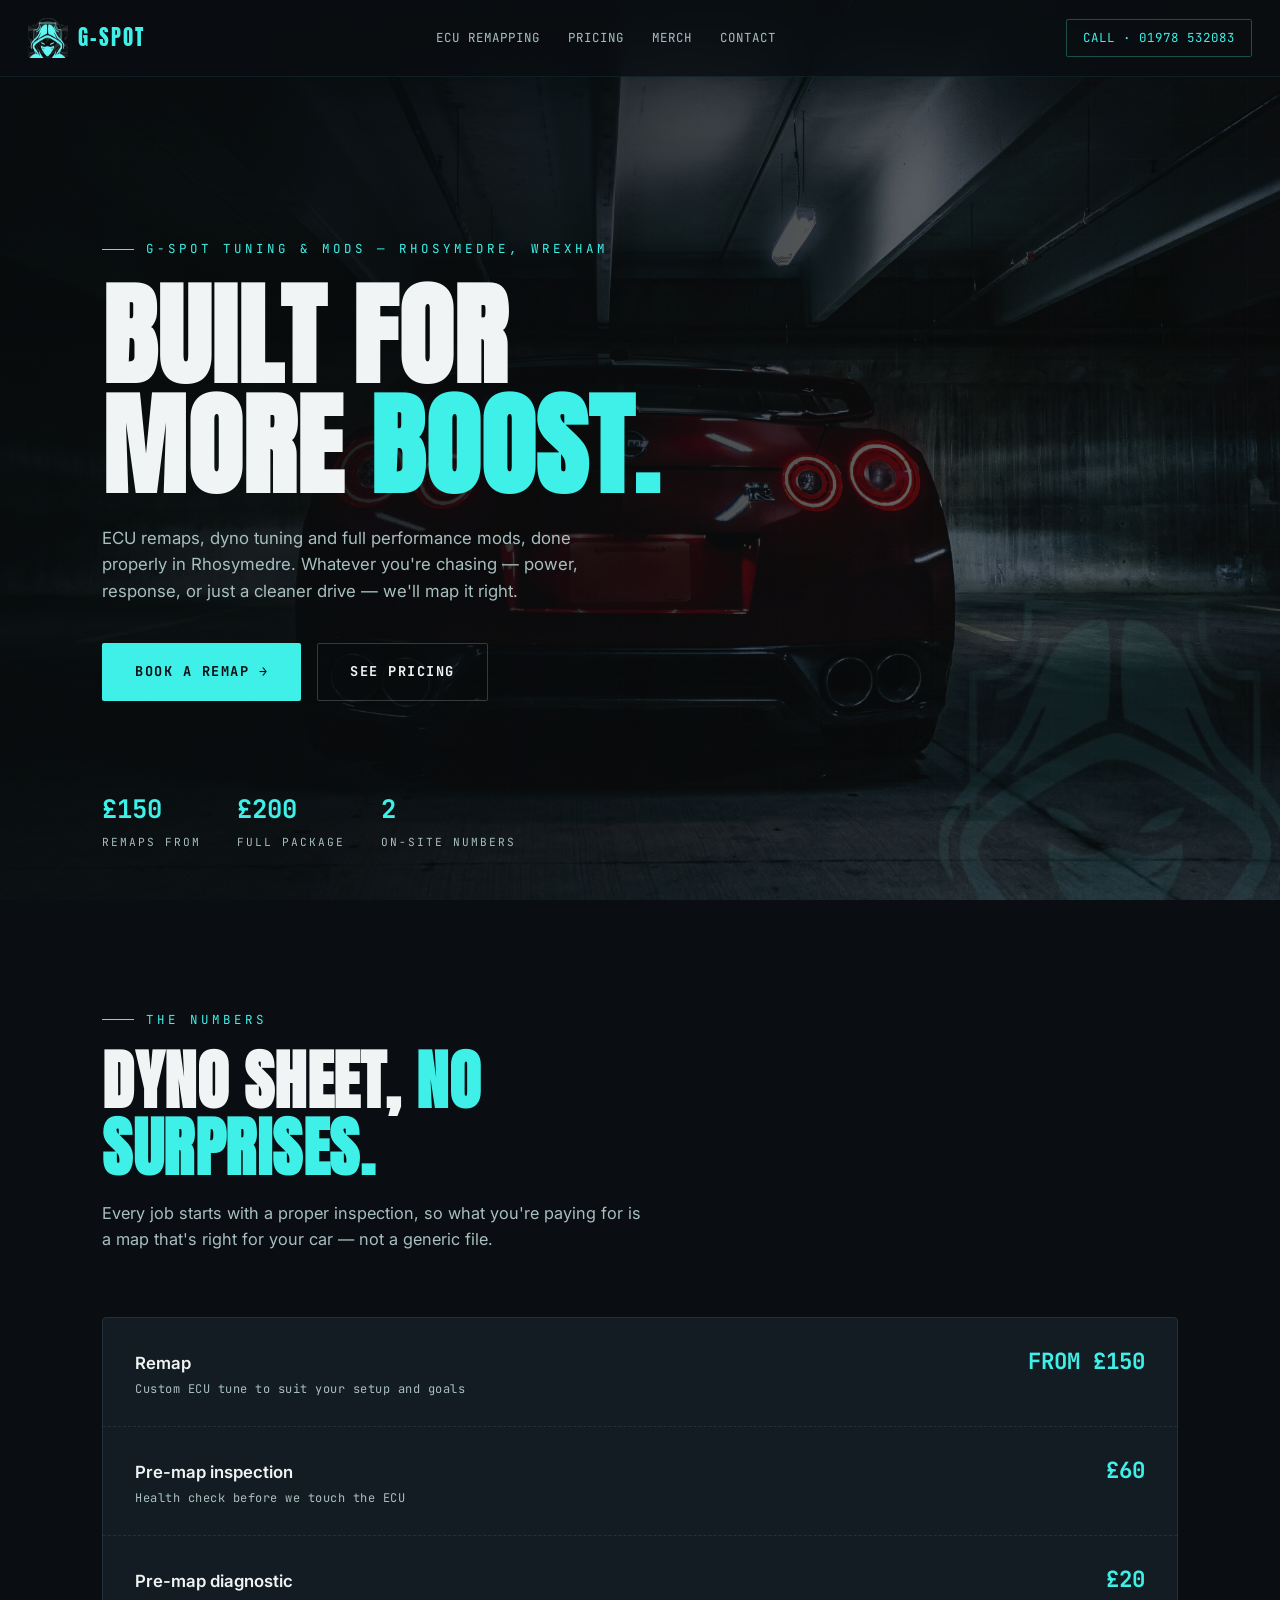
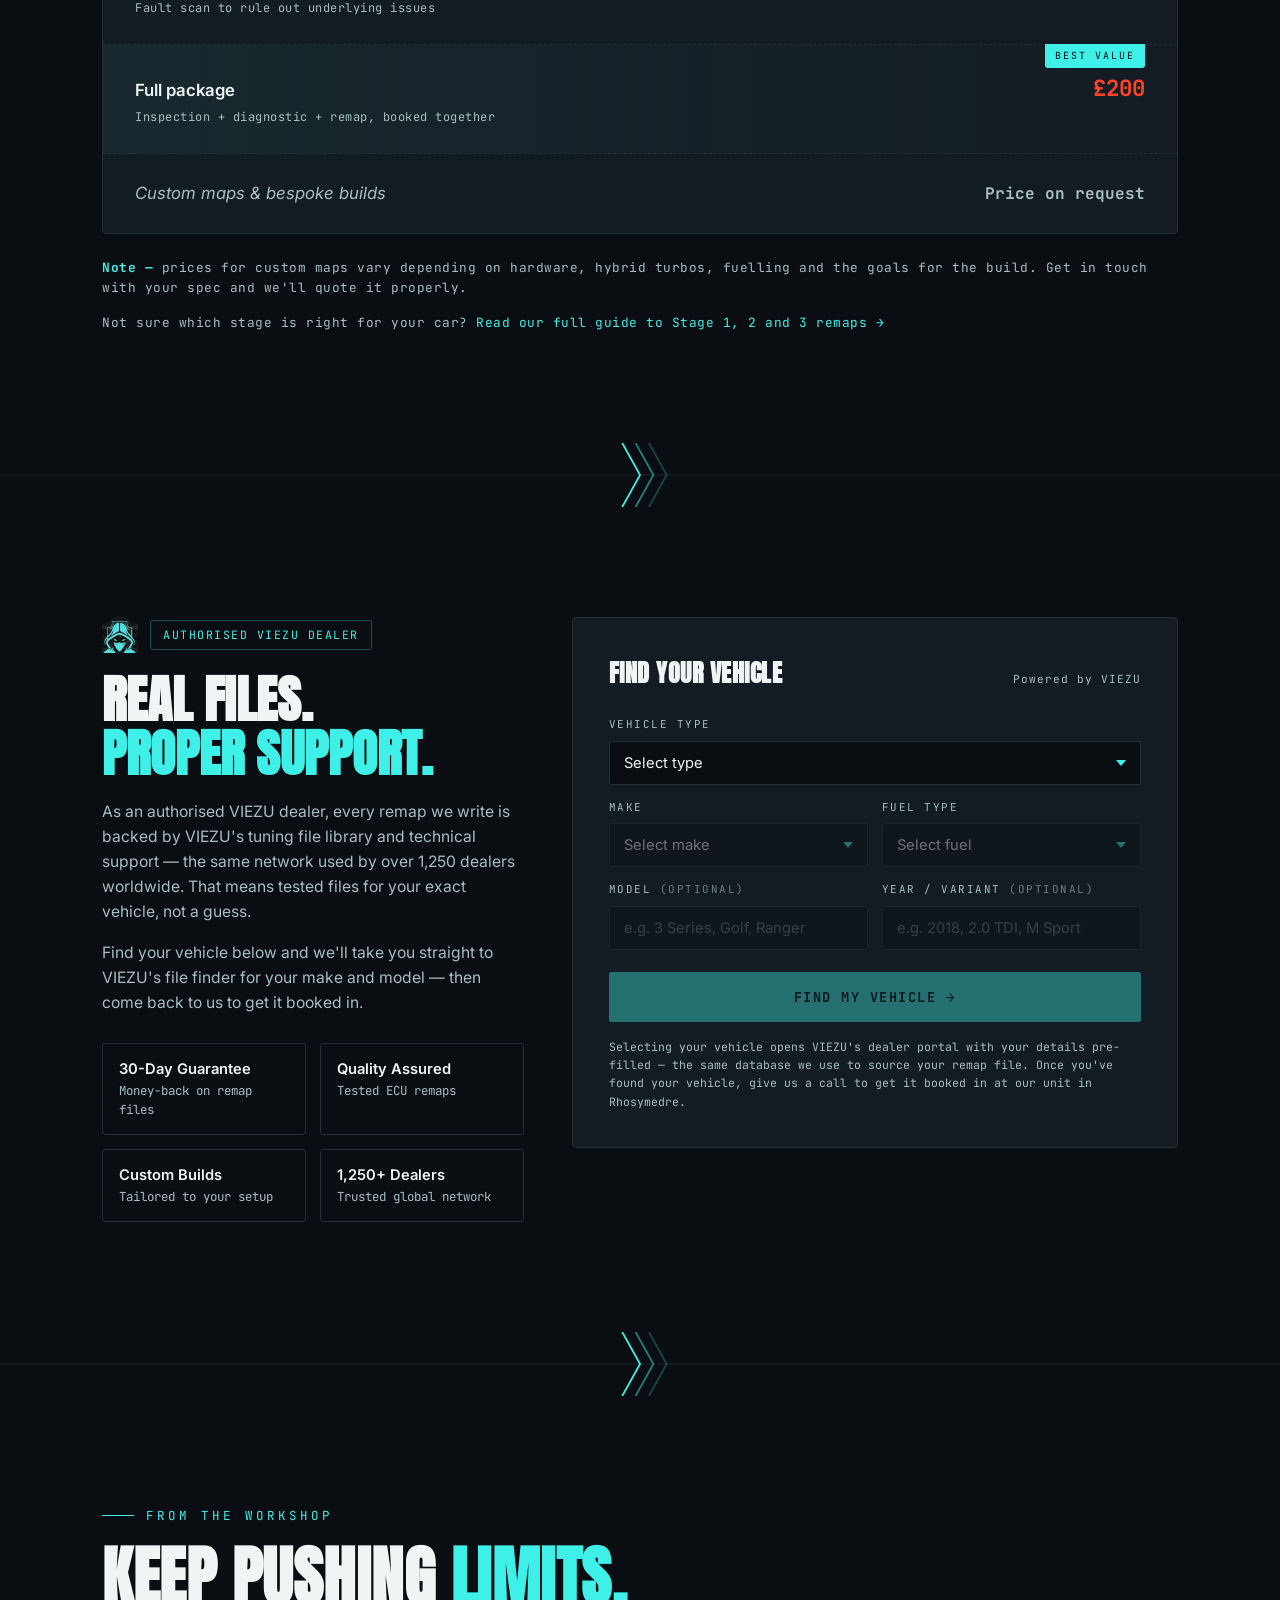
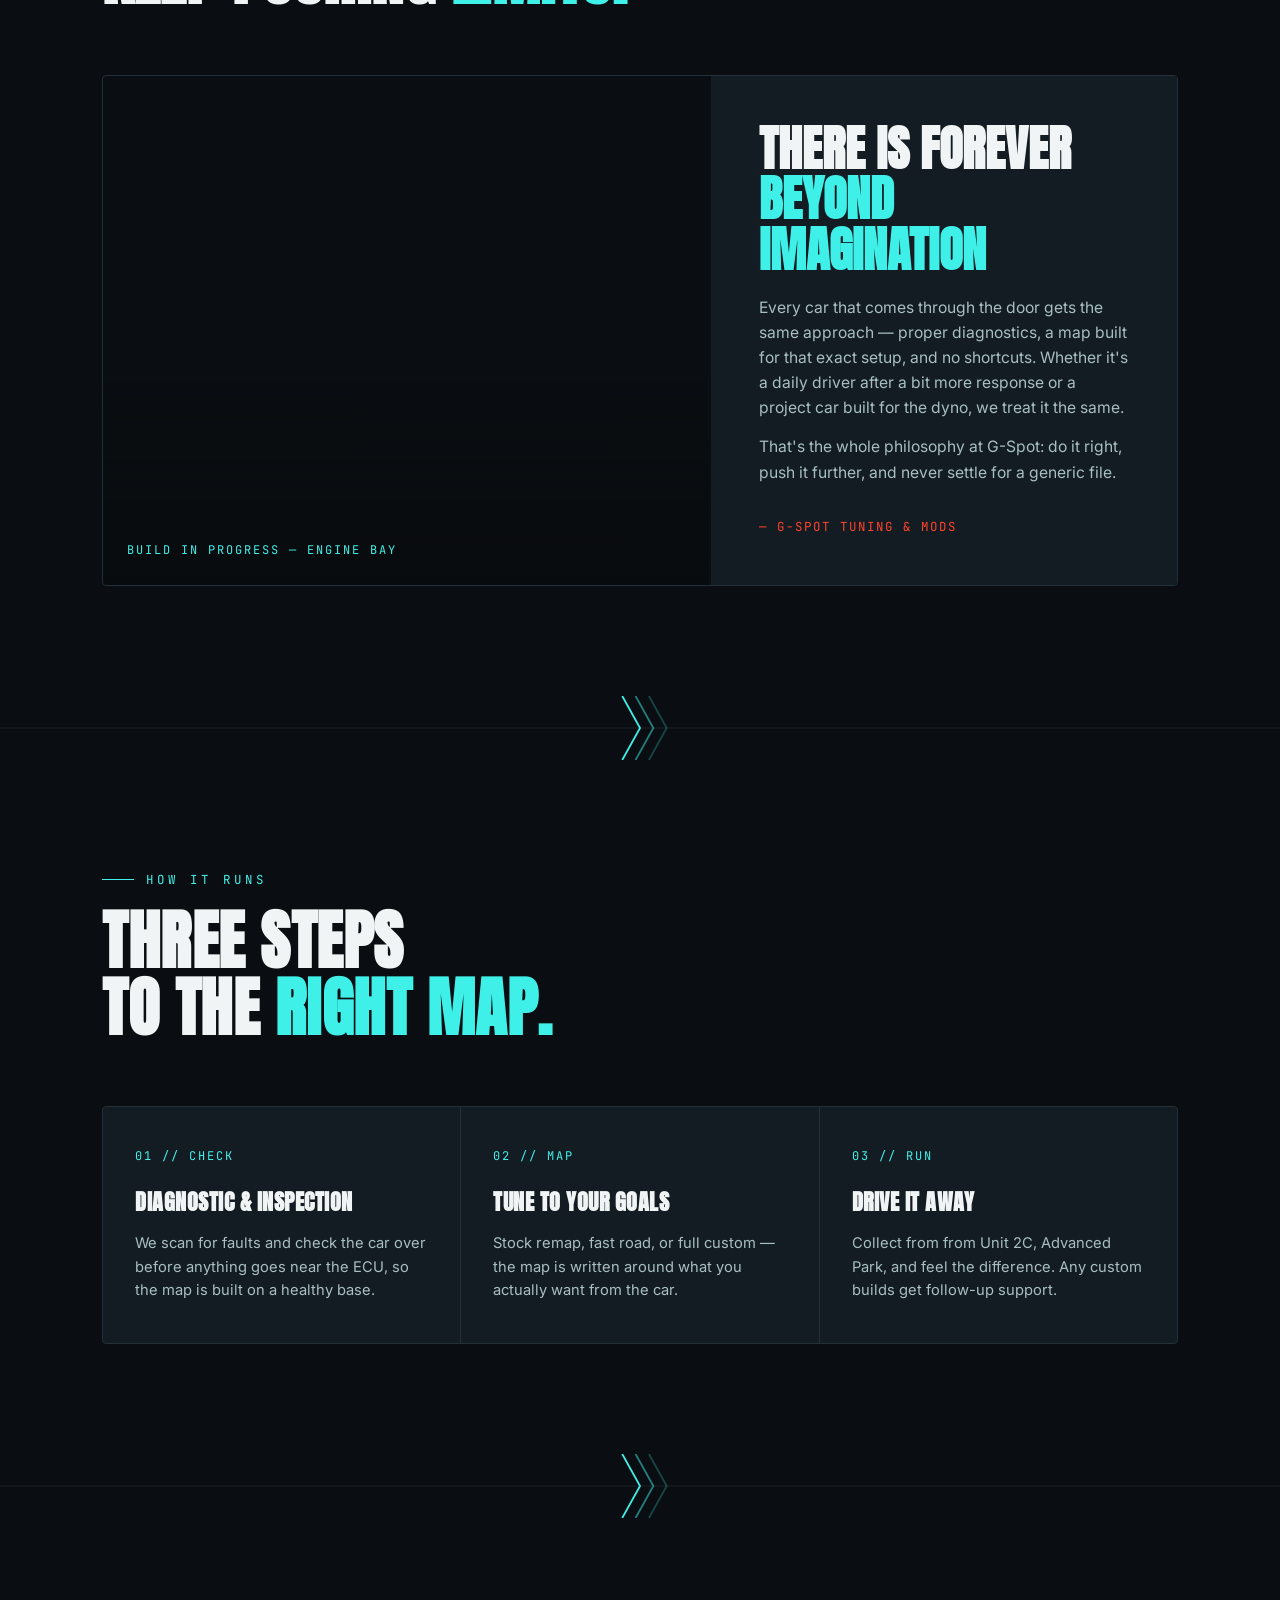
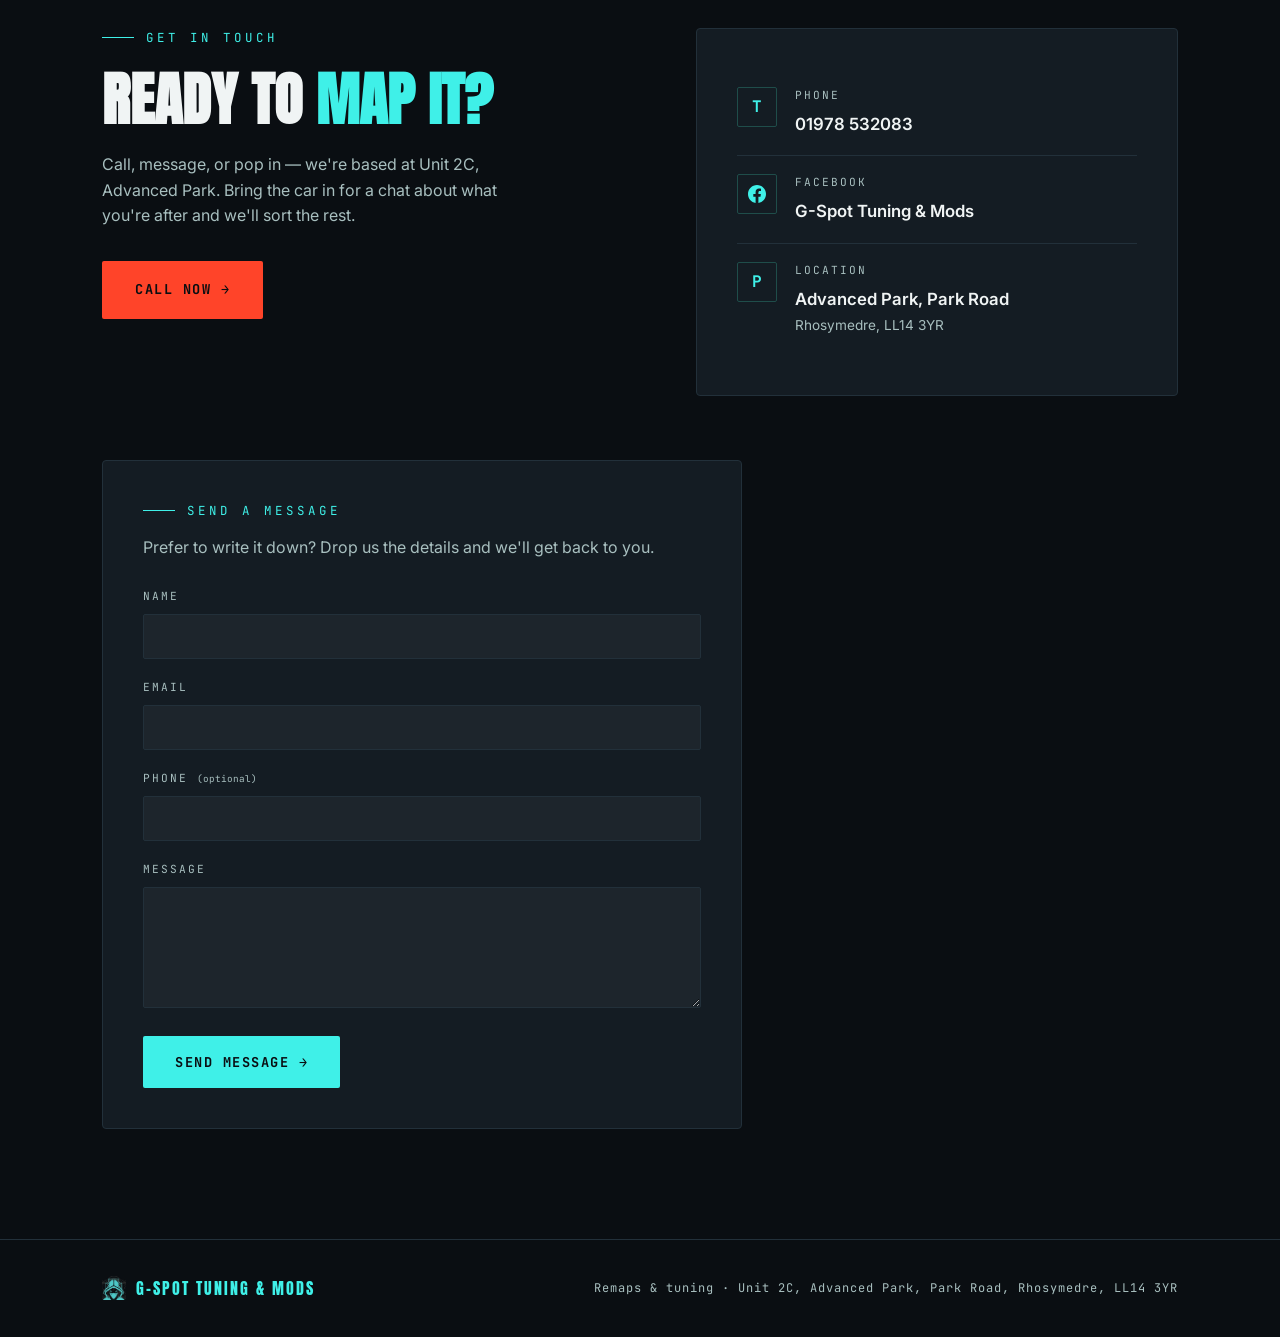
==== commit e05882f3: "Add files via upload" ====
--- a/index.html
+++ b/index.html
@@ -13,7 +13,6 @@
 
 <link rel="stylesheet" href="assets/site.css">
 
-<script defer src="https://cdn.vercel-insights.com/v1/script.js"></script>
 </head>
 <body>
 
@@ -199,7 +198,7 @@
       </form>
 
       <div class="finder-note">
-        Selecting a vehicle takes you to VIEZU's file finder for your type and make, with fuel, model and variant carried over as a search refinement — the same database we use to source your remap. Once you've found your file, give us a call to get it booked in at our unit in Rhosymedre.
+        Selecting your vehicle opens VIEZU's dealer portal with your details pre-filled — the same database we use to source your remap file. Once you've found your vehicle, give us a call to get it booked in at our unit in Rhosymedre.
       </div>
     </div>
   </div>
@@ -434,38 +433,36 @@
       if(!this.value){
         fuelSelect.innerHTML = fuelOptionsHTML;
         fuelSelect.value = '';
+        modelInput.disabled = true;
+        variantInput.disabled = true;
       }
       submitBtn.disabled = true;
     });
 
     fuelSelect.addEventListener('change', function(){
-      submitBtn.disabled = !(makeSelect.value && fuelSelect.value);
+      const ready = !!(makeSelect.value && fuelSelect.value);
+      submitBtn.disabled = !ready;
+      modelInput.disabled = !ready;
+      variantInput.disabled = !ready;
     });
 
     form.addEventListener('submit', function(e){
       e.preventDefault();
-      const type = typeSelect.value;
-      const makeSlug = makeSelect.value;
-      const makeLabel = makeSelect.options[makeSelect.selectedIndex]?.textContent || '';
-      const fuelLabel = fuelSelect.options[fuelSelect.selectedIndex]?.textContent || '';
-      const hasFuel = !!fuelSelect.value;
-
-      let url;
-      if(makeSlug && makeSlug !== 'other'){
-        // Try the known/likely VIEZU category path for this make.
-        const base = (type === 'cars') ? `https://viezu.com/shop/cars/${makeSlug}/` : `https://viezu.com/shop/${type}/${makeSlug}/`;
-        // VIEZU's fuel filter is a form control on that page, not a URL parameter,
-        // so pass the fuel type along as a query hint rather than pretending it filters automatically.
-        url = hasFuel ? `${base}?fuel=${encodeURIComponent(fuelSelect.value)}` : base;
-      } else if(makeSlug === 'other'){
-        // No specific make on file: search by fuel type within VIEZU's type finder, or just send them there.
-        url = hasFuel
-          ? `https://viezu.com/?s=${encodeURIComponent(fuelLabel)}&post_type=product`
-          : `https://viezu.com/your-vehicle/${type}/`;
-      } else {
-        url = `https://viezu.com/your-vehicle/${type}/`;
-      }
-      window.open(url, '_blank', 'noopener');
+      const type    = typeSelect.value;
+      const make    = makeSelect.options[makeSelect.selectedIndex]?.textContent.trim() || '';
+      const fuel    = fuelSelect.options[fuelSelect.selectedIndex]?.textContent.trim() || '';
+      const model   = modelInput.value.trim();
+      const variant = variantInput.value.trim();
+
+      const params = new URLSearchParams();
+      params.set('id', '8620005ac78d8257435d490058c643dd');
+      if(type)                          params.set('type',    type);
+      if(make && make !== 'Other / Not Listed') params.set('make', make);
+      if(fuel)                          params.set('fuel',    fuel);
+      if(model)                         params.set('model',   model);
+      if(variant)                       params.set('variant', variant);
+
+      window.open(`https://viezu.com/dealer?${params.toString()}`, '_blank', 'noopener');
     });
   })();
 </script>
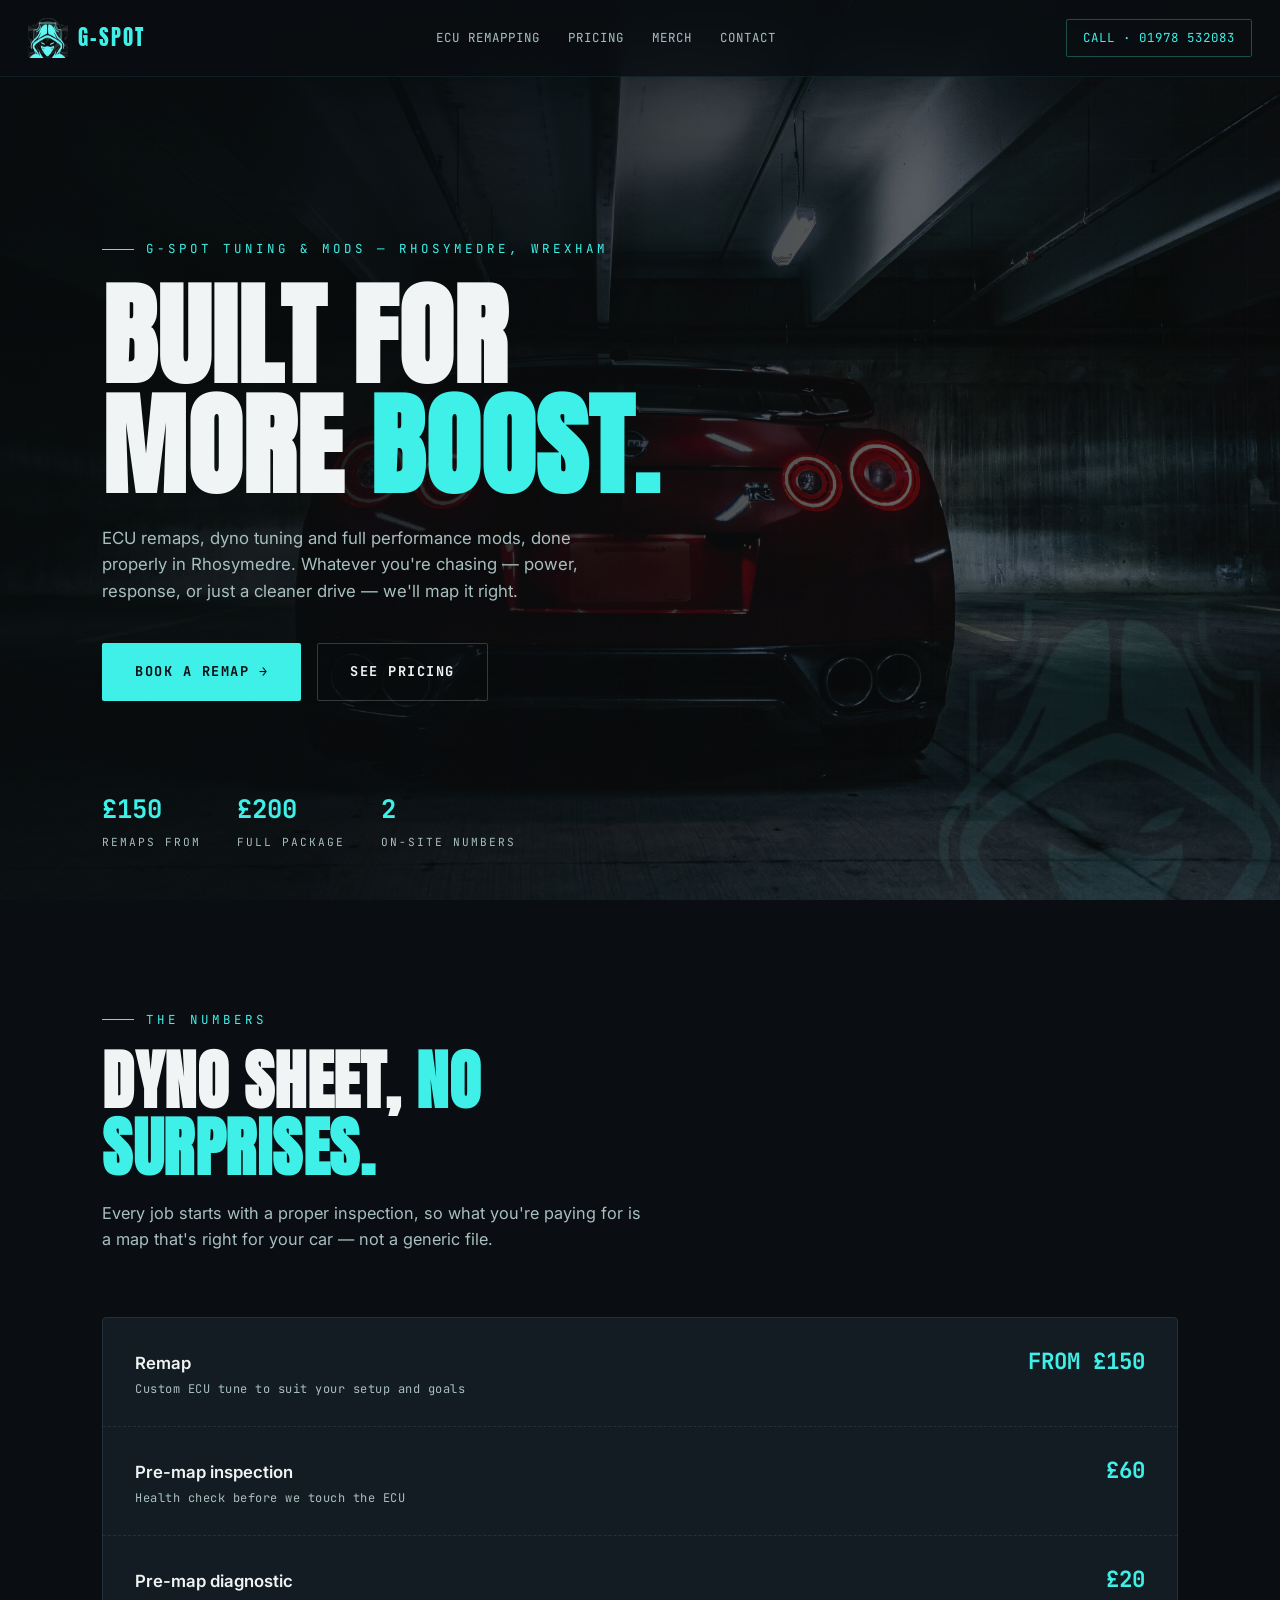
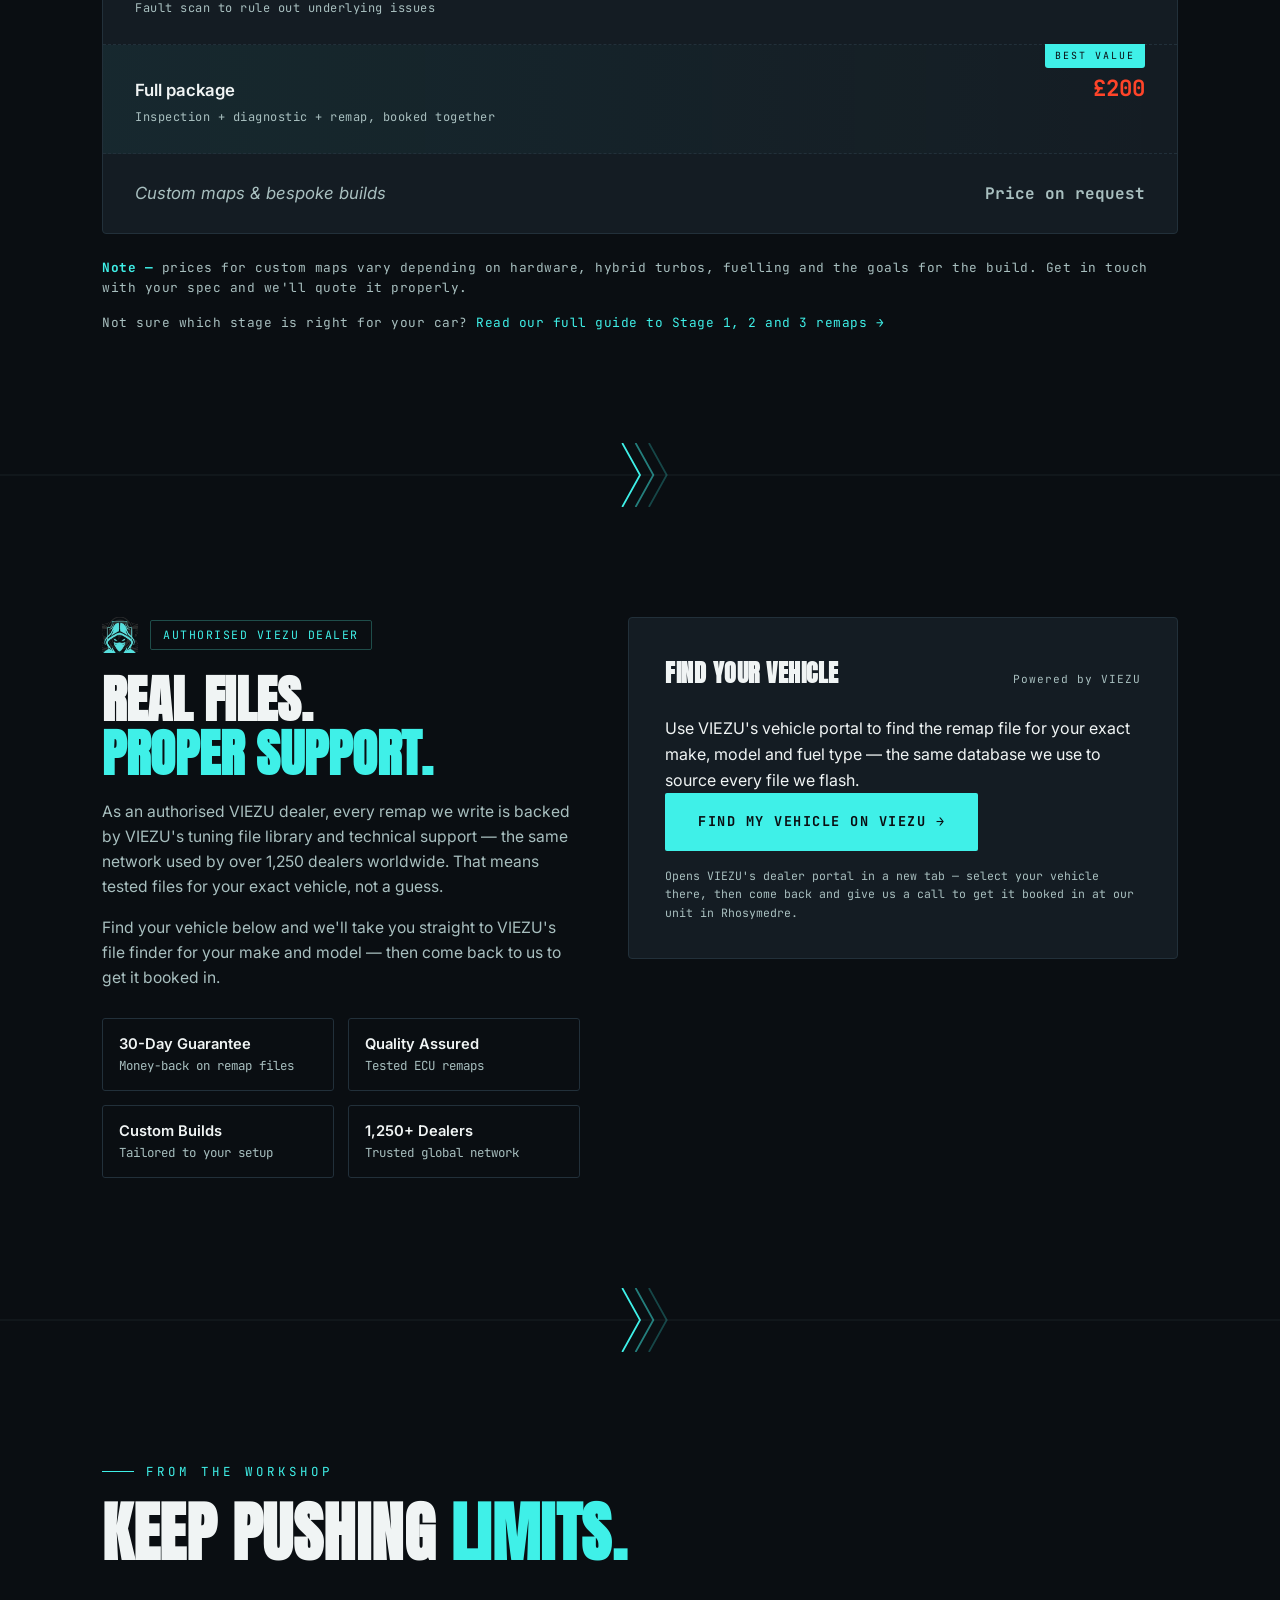
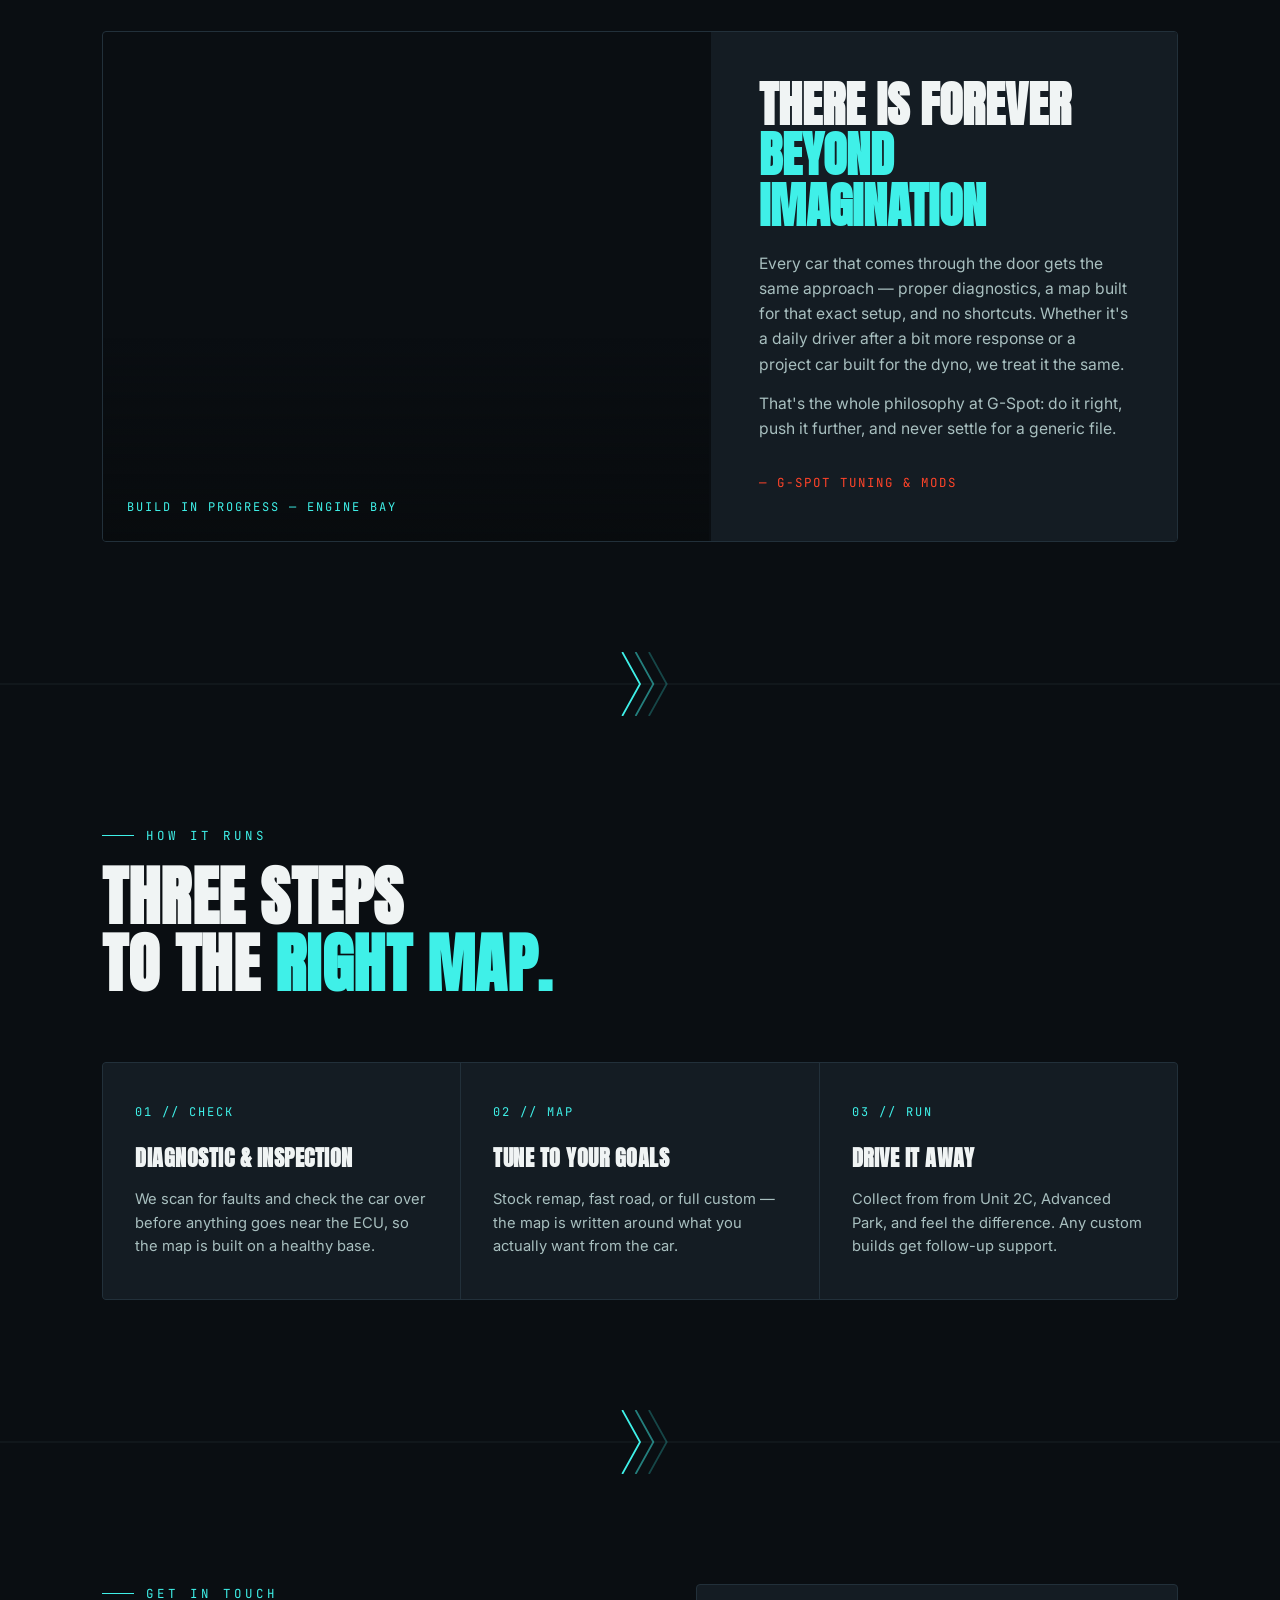
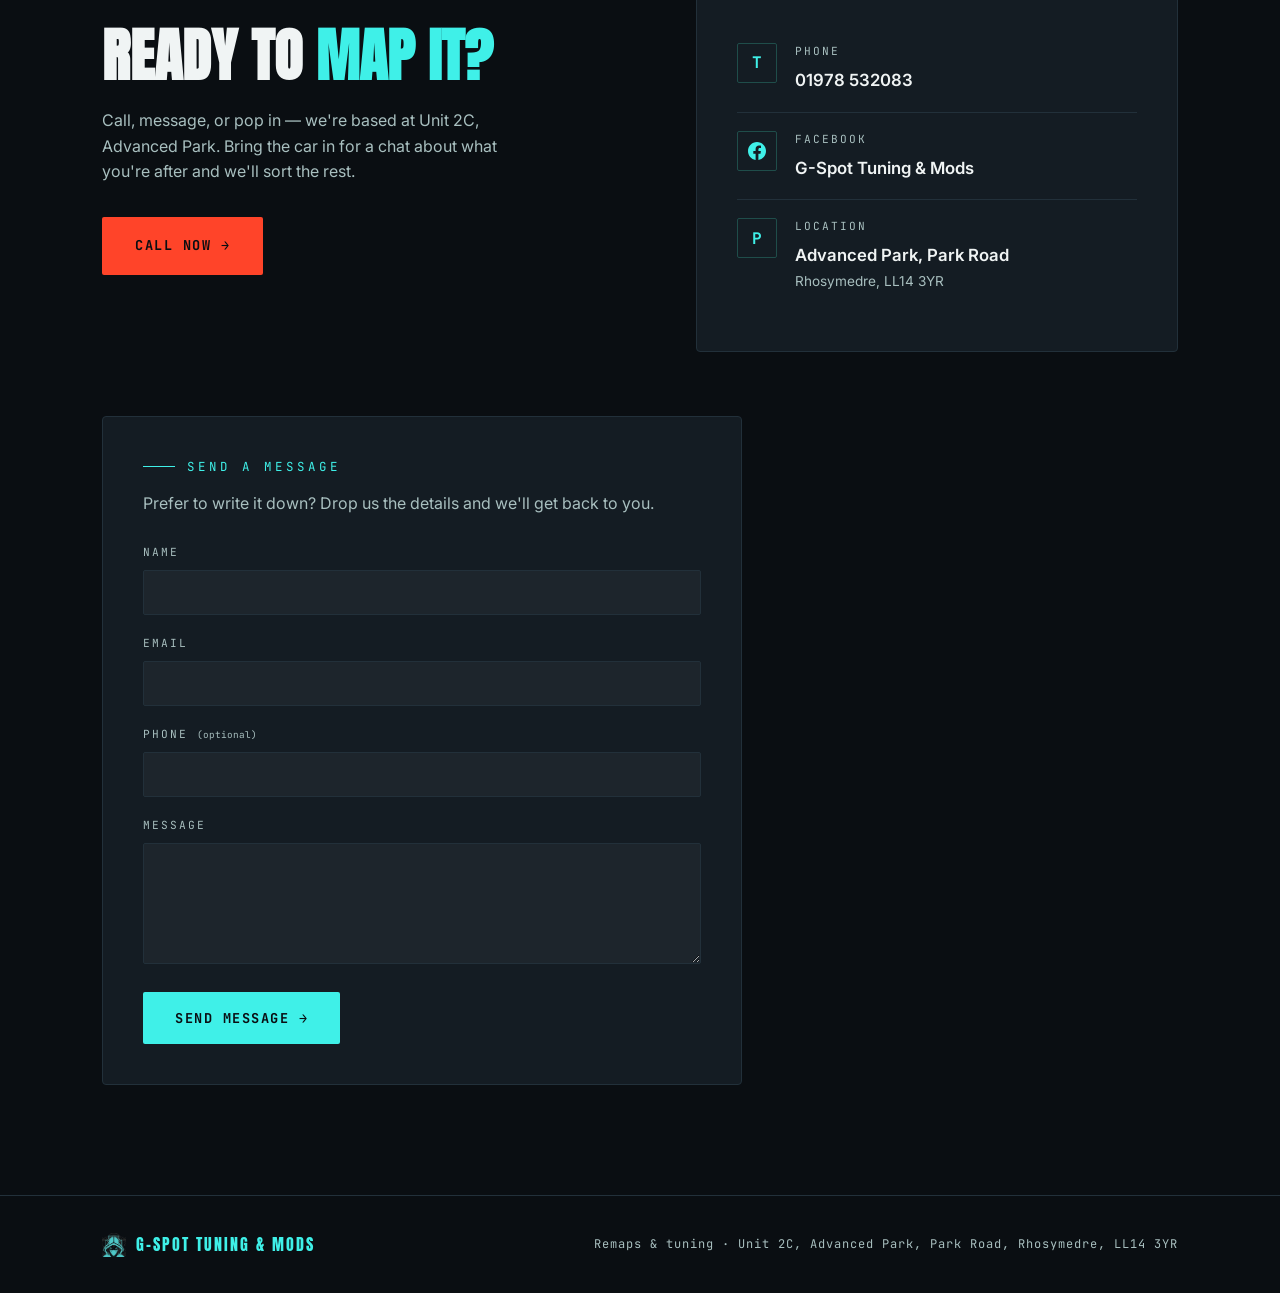
==== commit 8f1aeeab: "Add files via upload" ====
--- a/index.html
+++ b/index.html
@@ -153,6 +153,16 @@
         <span>Powered by VIEZU</span>
       </div>
 
+      <div class="finder-simple">
+        <p>Use VIEZU's vehicle portal to find the remap file for your exact make, model and fuel type — the same database we use to source every file we flash.</p>
+        <a href="https://viezu.com/dealer?id=8620005ac78d8257435d490058c643dd" target="_blank" rel="noopener" class="btn btn-primary finder-submit-btn">Find My Vehicle on VIEZU →</a>
+      </div>
+
+      <div class="finder-note">
+        Opens VIEZU's dealer portal in a new tab — select your vehicle there, then come back and give us a call to get it booked in at our unit in Rhosymedre.
+      </div>
+
+      <!-- VEHICLE SELECTOR — kept for future pre-population if VIEZU support URL params
       <form id="vehicleFinderForm">
         <div class="finder-fields">
           <div class="finder-field" style="grid-column:1 / -1;">
@@ -193,13 +203,9 @@
             <input type="text" id="vf-variant" placeholder="e.g. 2018, 2.0 TDI, M Sport" disabled>
           </div>
         </div>
-
         <button type="submit" class="finder-submit" id="vf-submit" disabled>Find My Vehicle →</button>
       </form>
-
-      <div class="finder-note">
-        Selecting your vehicle opens VIEZU's dealer portal with your details pre-filled — the same database we use to source your remap file. Once you've found your vehicle, give us a call to get it booked in at our unit in Rhosymedre.
-      </div>
+      END VEHICLE SELECTOR -->
     </div>
   </div>
 </section>
@@ -349,6 +355,8 @@
 </footer>
 
 <script src="assets/site.js"></script>
+
+<!-- VEHICLE FINDER JS — kept for future use if VIEZU support URL pre-population
 <script>
   // ===== Vehicle Finder (VIEZU integration) =====
 
@@ -466,6 +474,7 @@
     });
   })();
 </script>
+END VEHICLE FINDER JS -->
 
 <script>
   // ===== Contact form (Formspree AJAX submit) =====
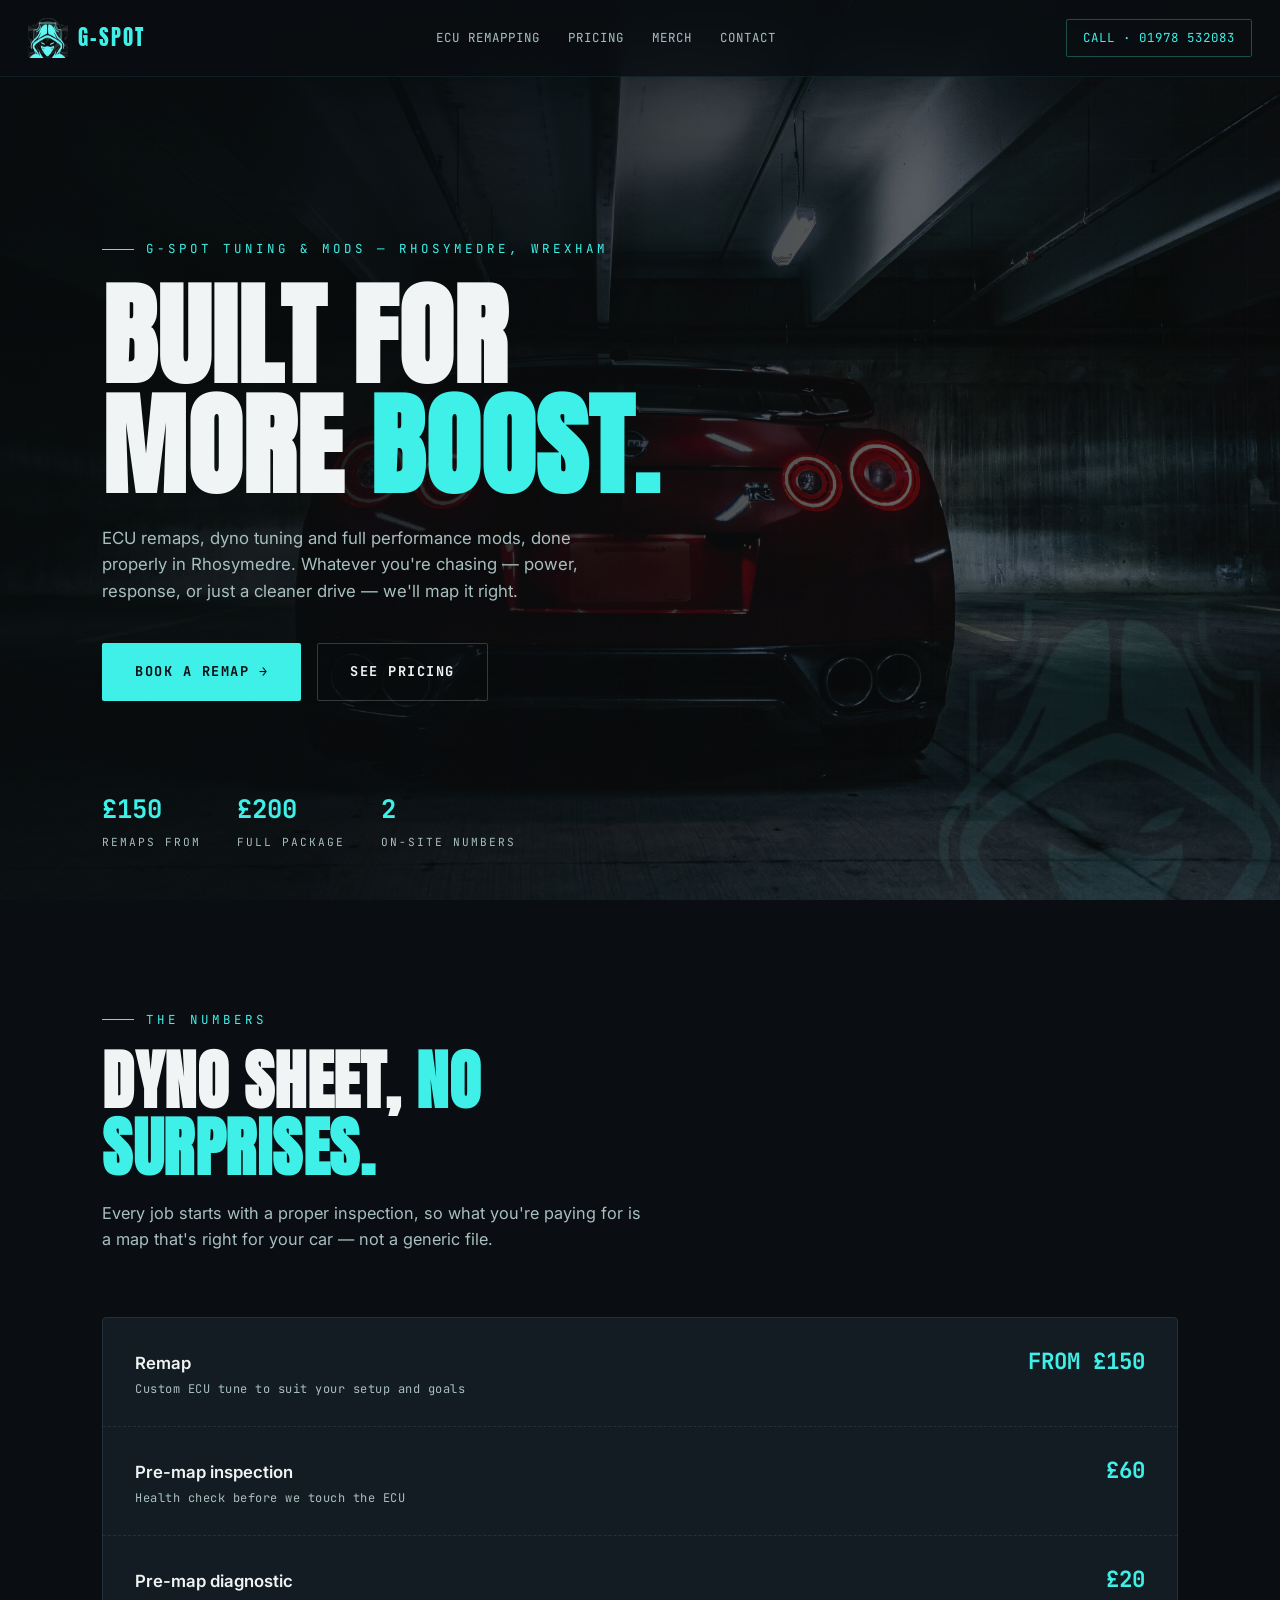
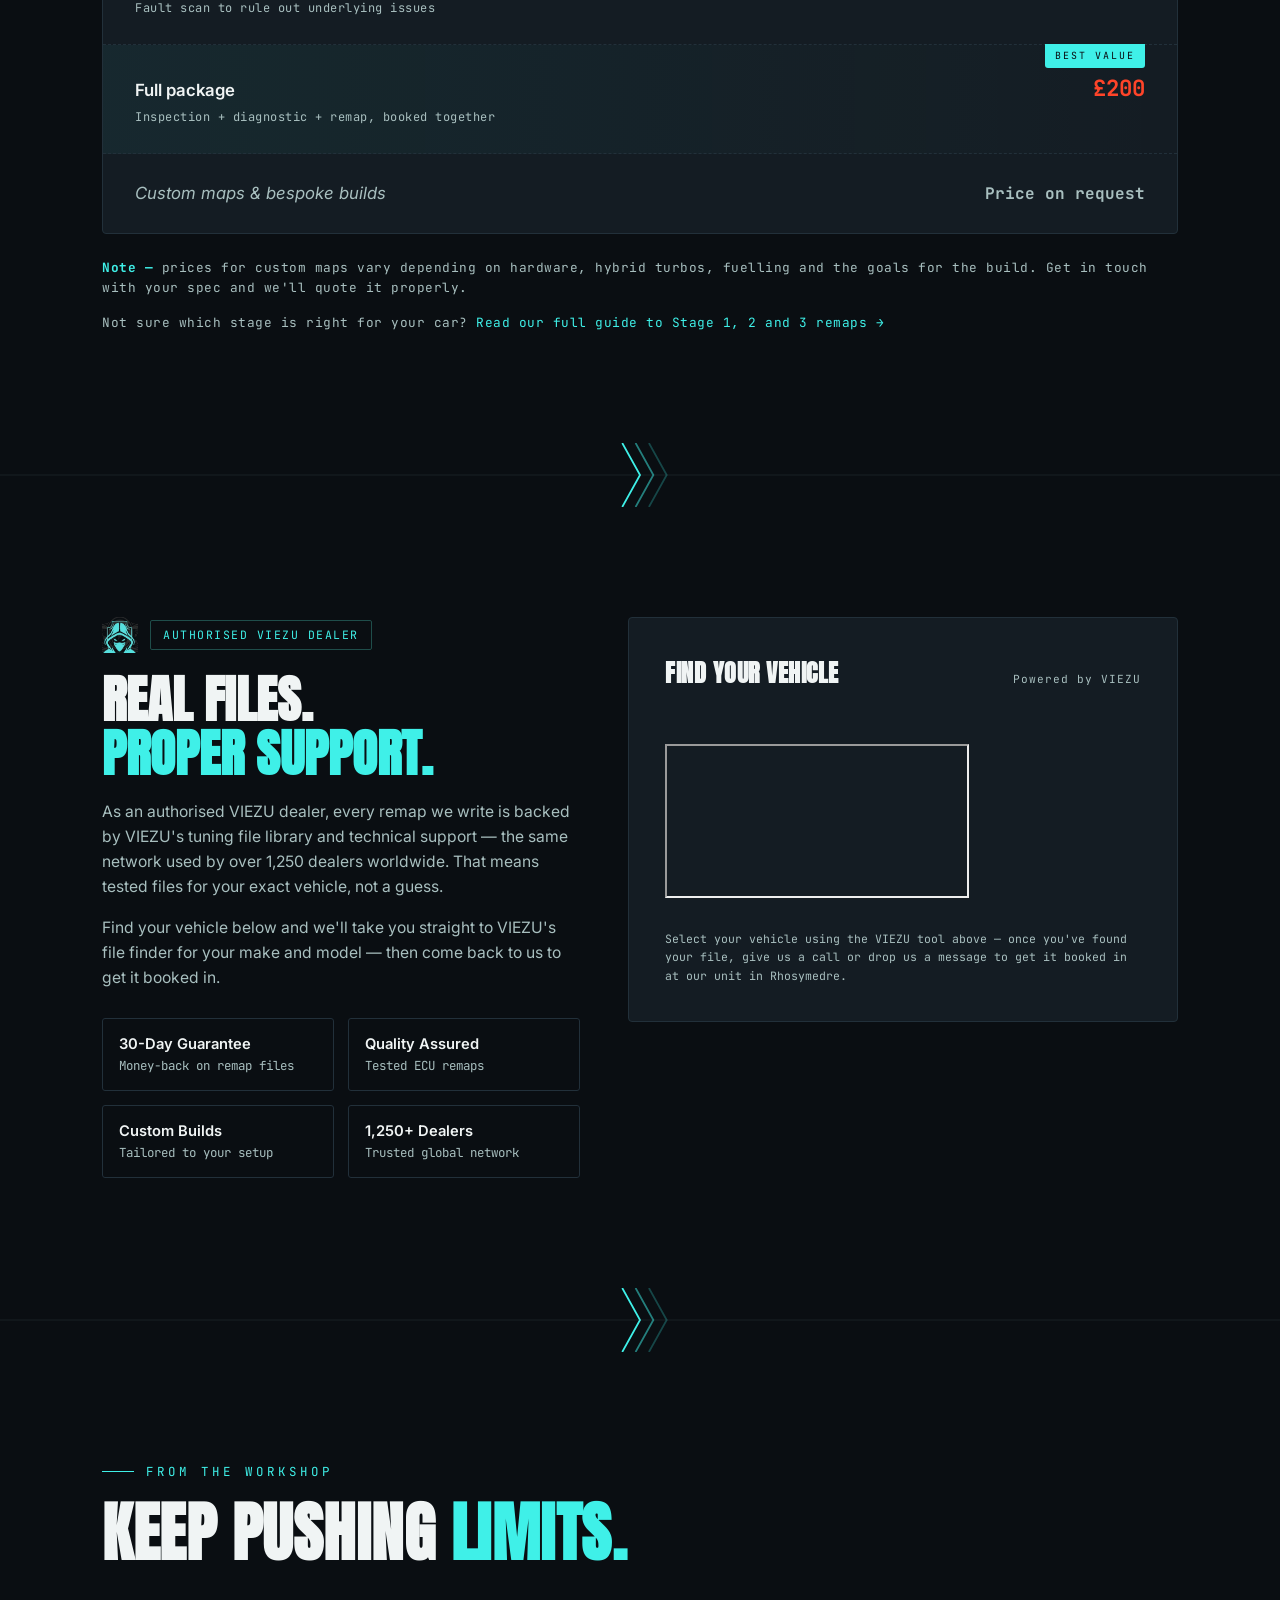
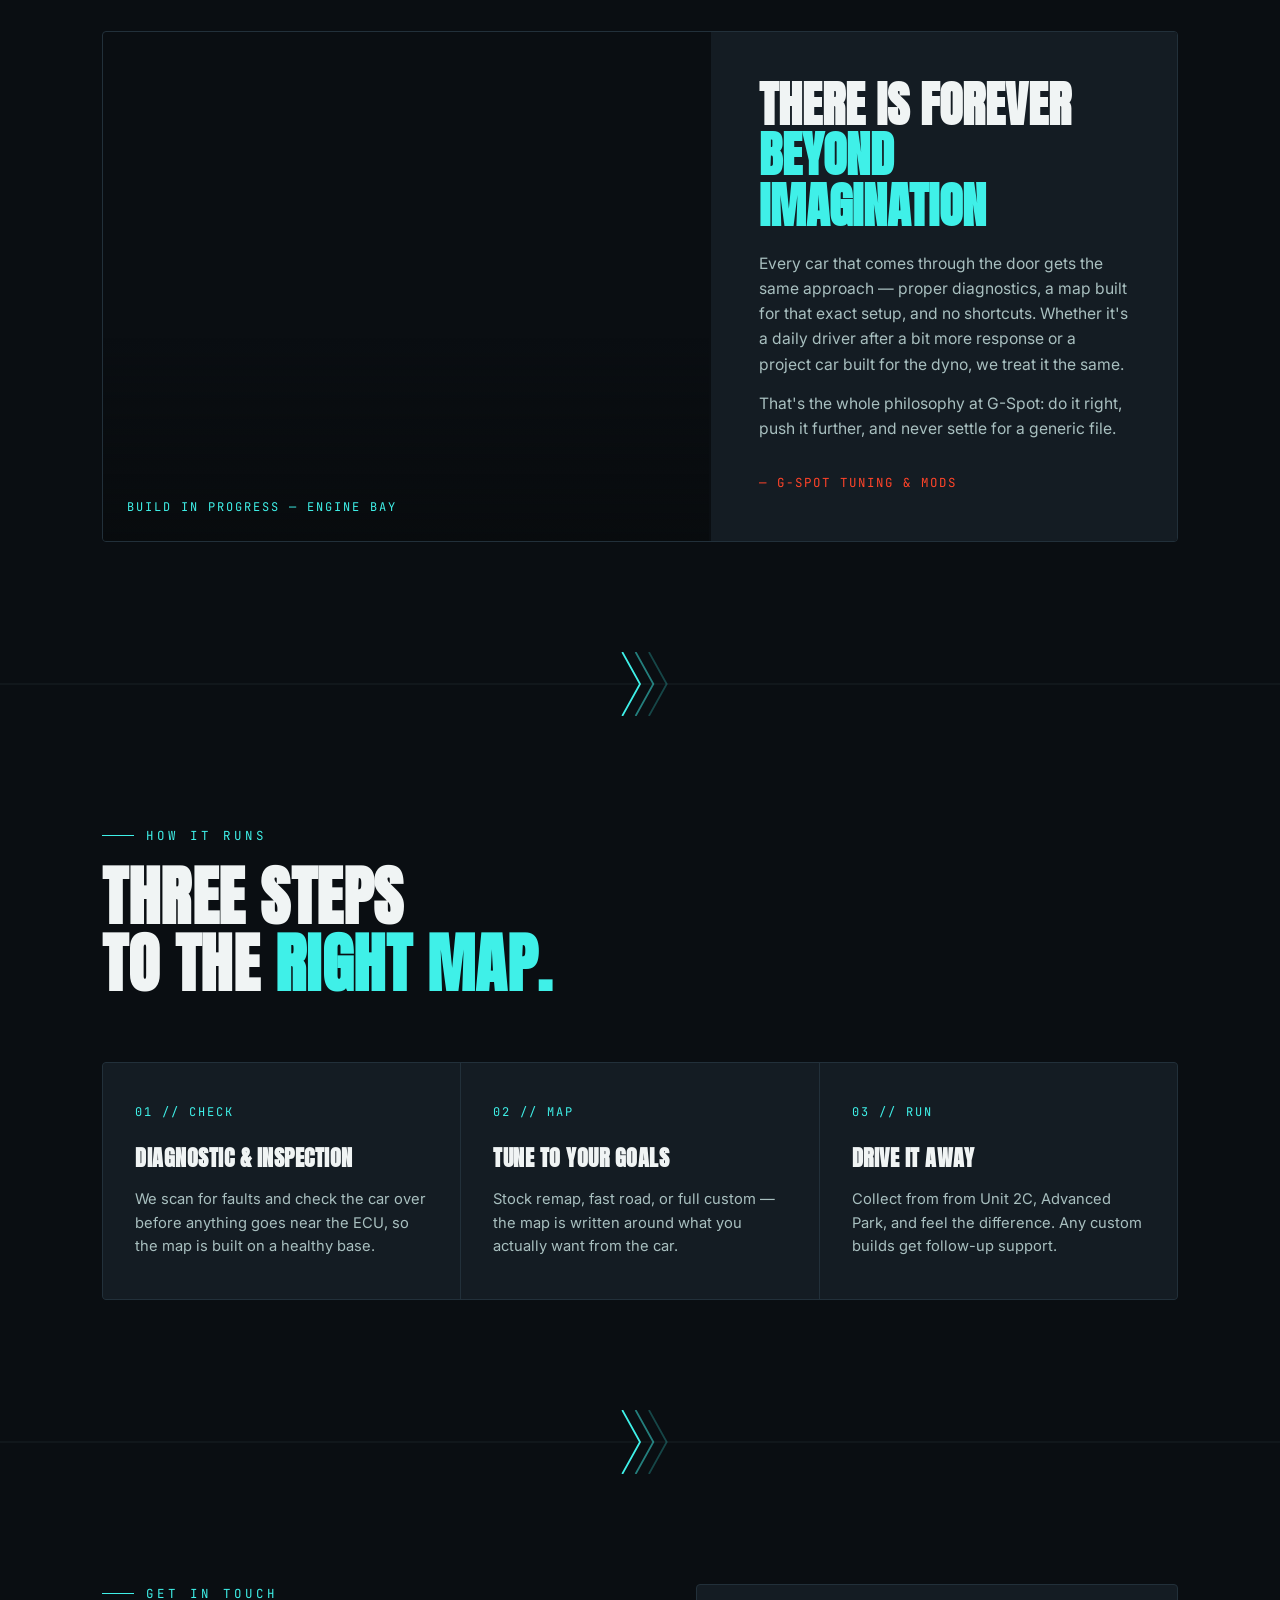
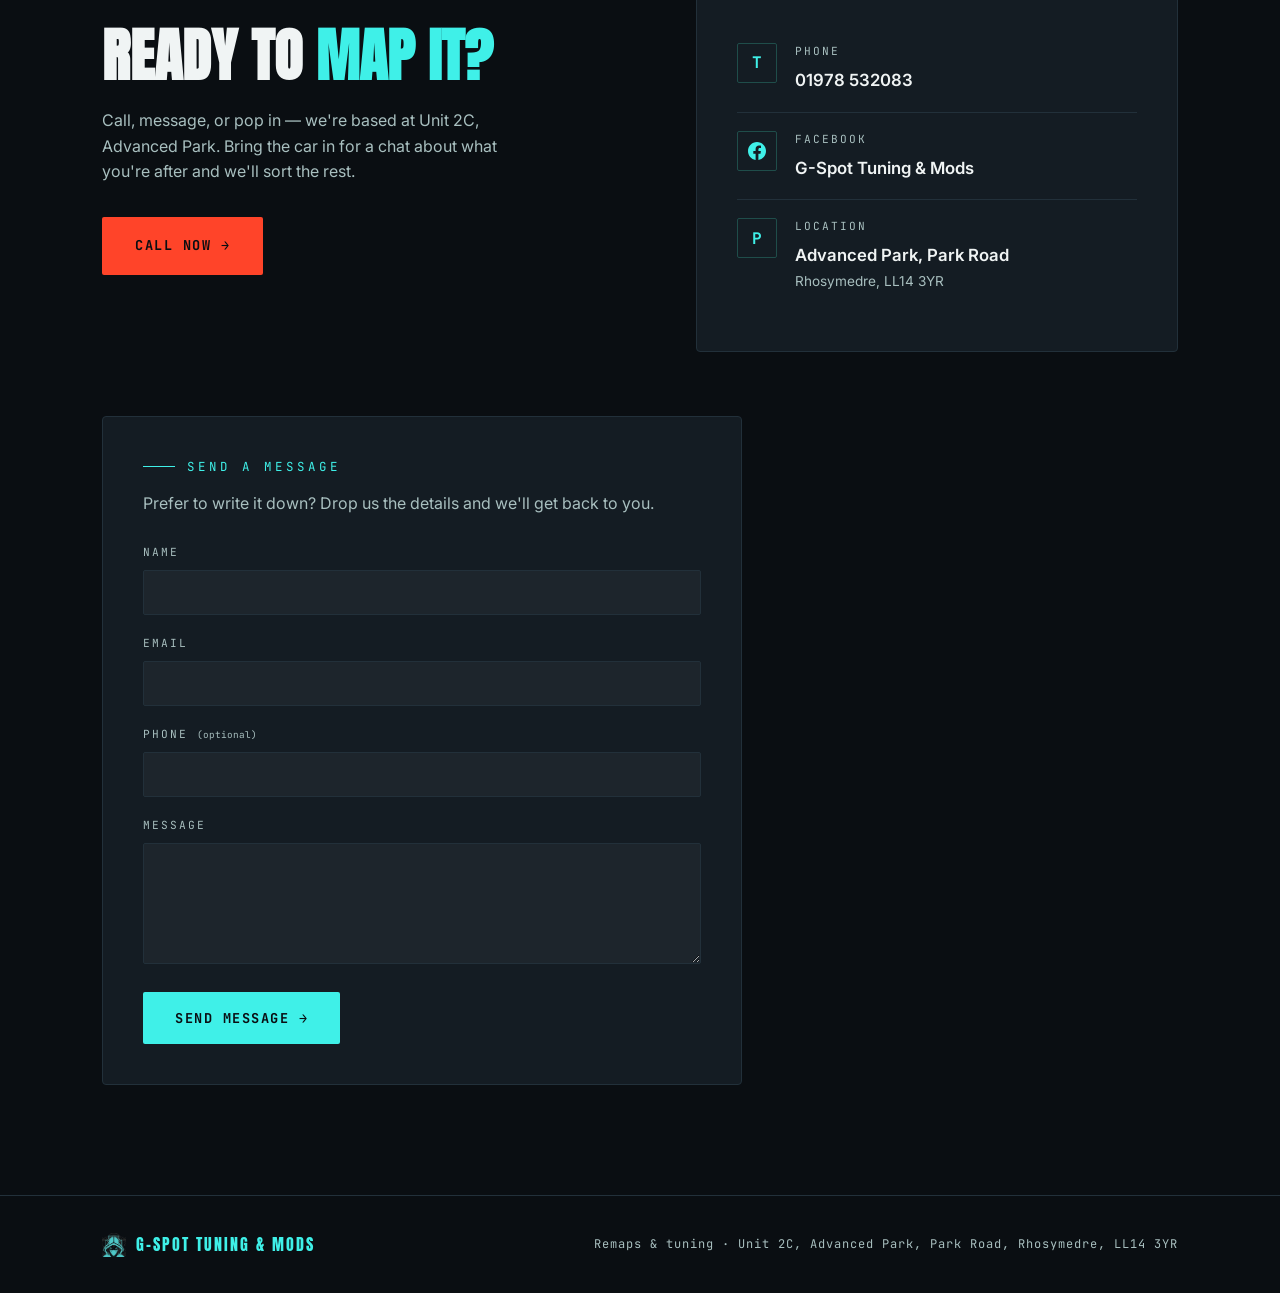
==== commit 2954676a: "Add files via upload" ====
--- a/index.html
+++ b/index.html
@@ -154,12 +154,23 @@
       </div>
 
       <div class="finder-simple">
-        <p>Use VIEZU's vehicle portal to find the remap file for your exact make, model and fuel type — the same database we use to source every file we flash.</p>
-        <a href="https://viezu.com/dealer?id=8620005ac78d8257435d490058c643dd" target="_blank" rel="noopener" class="btn btn-primary finder-submit-btn">Find My Vehicle on VIEZU →</a>
+        <div class="viezu-iframe-wrap">
+          <iframe
+            src="https://viezu.com/dealer?id=8620005ac78d8257435d490058c643dd"
+            title="VIEZU Vehicle Finder"
+            id="viezuFrame"
+            loading="lazy"
+            allow="same-origin">
+          </iframe>
+          <div class="iframe-fallback" id="iframeFallback" style="display:none">
+            <p>The VIEZU vehicle finder couldn't load here — open it directly instead.</p>
+            <a href="https://viezu.com/dealer?id=8620005ac78d8257435d490058c643dd" target="_blank" rel="noopener" class="finder-submit-btn">Find My Vehicle on VIEZU →</a>
+          </div>
+        </div>
       </div>
 
       <div class="finder-note">
-        Opens VIEZU's dealer portal in a new tab — select your vehicle there, then come back and give us a call to get it booked in at our unit in Rhosymedre.
+        Select your vehicle using the VIEZU tool above — once you've found your file, give us a call or drop us a message to get it booked in at our unit in Rhosymedre.
       </div>
 
       <!-- VEHICLE SELECTOR — kept for future pre-population if VIEZU support URL params
@@ -477,6 +488,28 @@
 END VEHICLE FINDER JS -->
 
 <script>
+  // ===== Viezu iframe fallback detection =====
+  const viezuFrame = document.getElementById('viezuFrame');
+  const iframeFallback = document.getElementById('iframeFallback');
+  if(viezuFrame && iframeFallback){
+    viezuFrame.addEventListener('load', function(){
+      try {
+        // If the frame loaded but is blank or redirected, show fallback
+        const loc = viezuFrame.contentWindow.location.href;
+        if(!loc || loc === 'about:blank'){
+          viezuFrame.style.display = 'none';
+          iframeFallback.style.display = 'block';
+        }
+      } catch(e) {
+        // Cross-origin block — frame may still be showing content, leave it
+      }
+    });
+    viezuFrame.addEventListener('error', function(){
+      viezuFrame.style.display = 'none';
+      iframeFallback.style.display = 'block';
+    });
+  }
+
   // ===== Contact form (Formspree AJAX submit) =====
   const contactForm = document.getElementById('contactForm');
   if(contactForm){
--- a/assets/site.css
+++ b/assets/site.css
@@ -522,6 +522,31 @@
   .finder-field input[type="text"]:focus{ outline:none; border-color:var(--cyan); }
   .finder-field select:disabled,
   .finder-field input[type="text"]:disabled{ opacity:.4; cursor:not-allowed; }
+
+  .finder-simple{
+    padding:28px 0 8px;
+  }
+  .finder-simple p{
+    color:var(--ink-dim);
+    margin-bottom:24px;
+    line-height:1.6;
+  }
+  .finder-submit-btn{
+    display:block;
+    width:100%;
+    text-align:center;
+    font-family:var(--mono);
+    font-size:.85rem;
+    letter-spacing:1.5px;
+    text-transform:uppercase;
+    padding:16px;
+    border-radius:2px;
+    background:var(--cyan);
+    color:var(--void);
+    text-decoration:none;
+    transition:.2s;
+  }
+  .finder-submit-btn:hover{ background:#7ffaf4; }
 
   .finder-submit{
     width:100%;
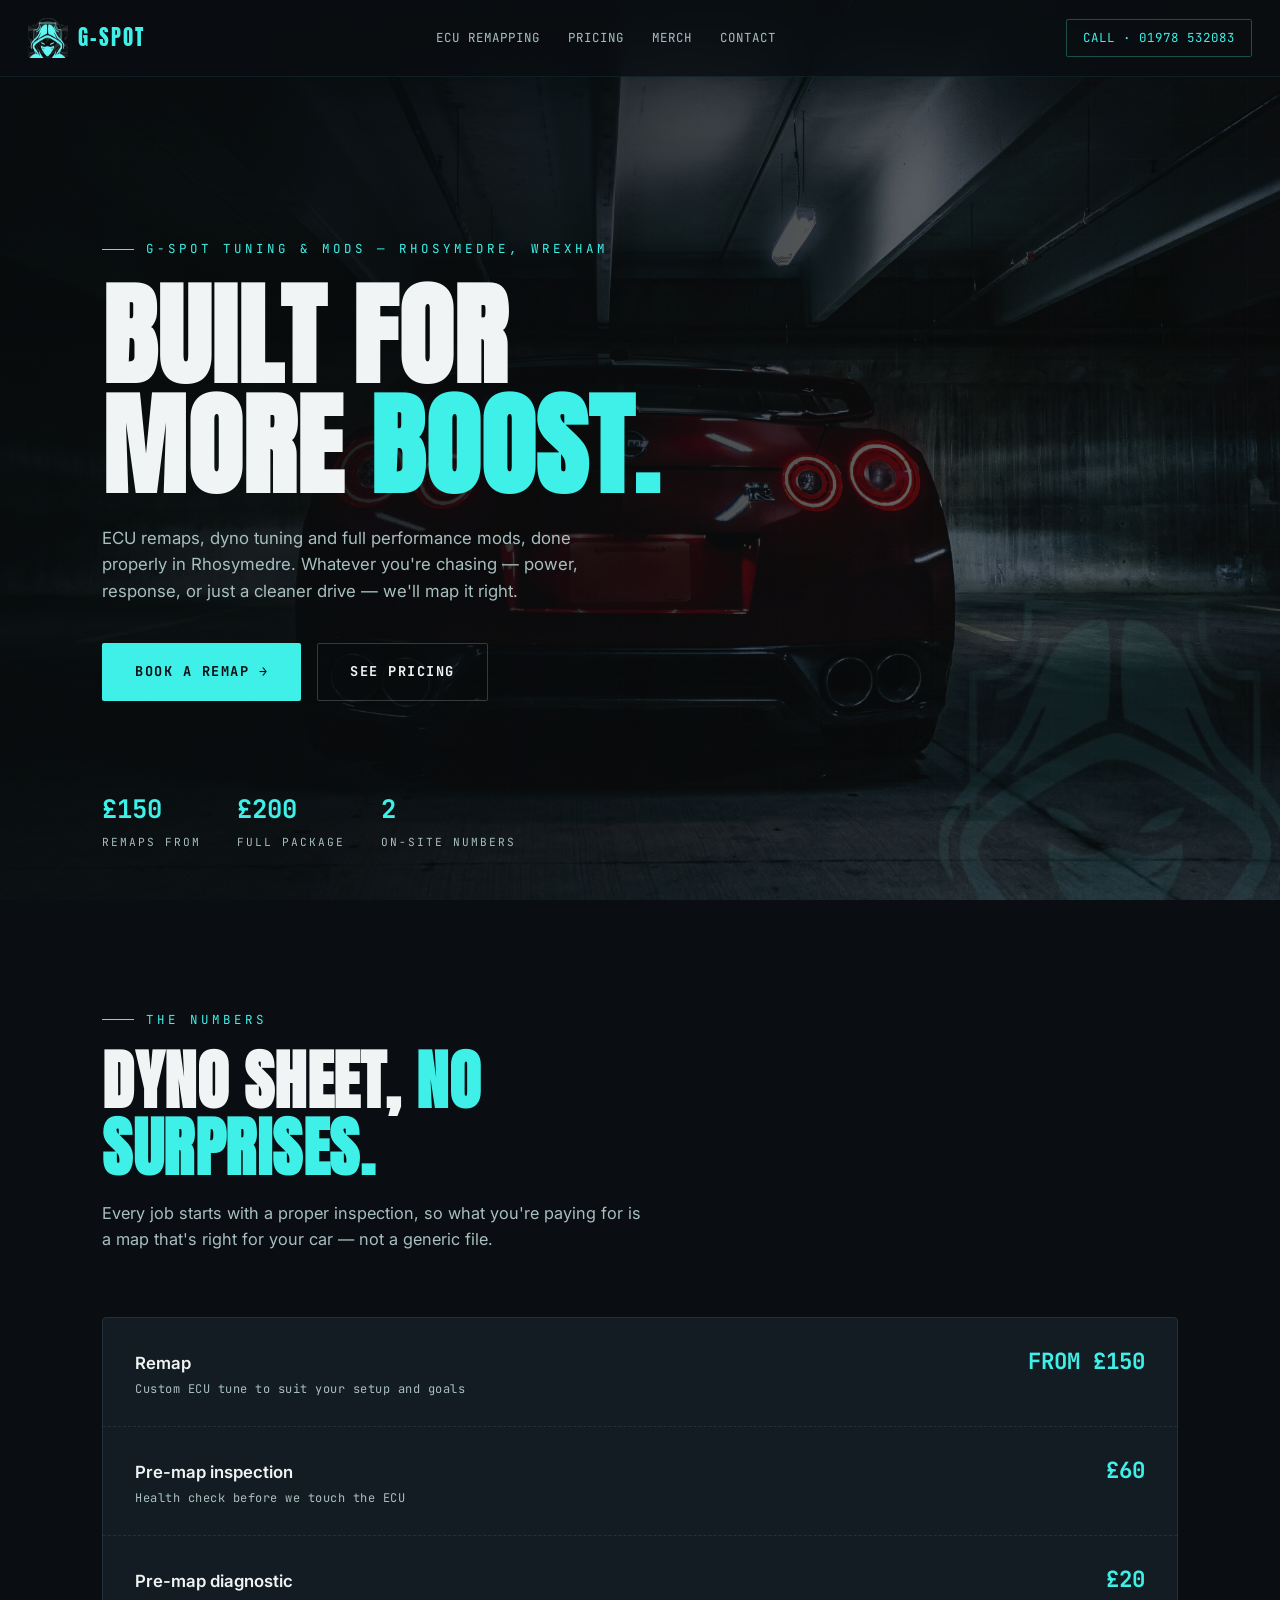
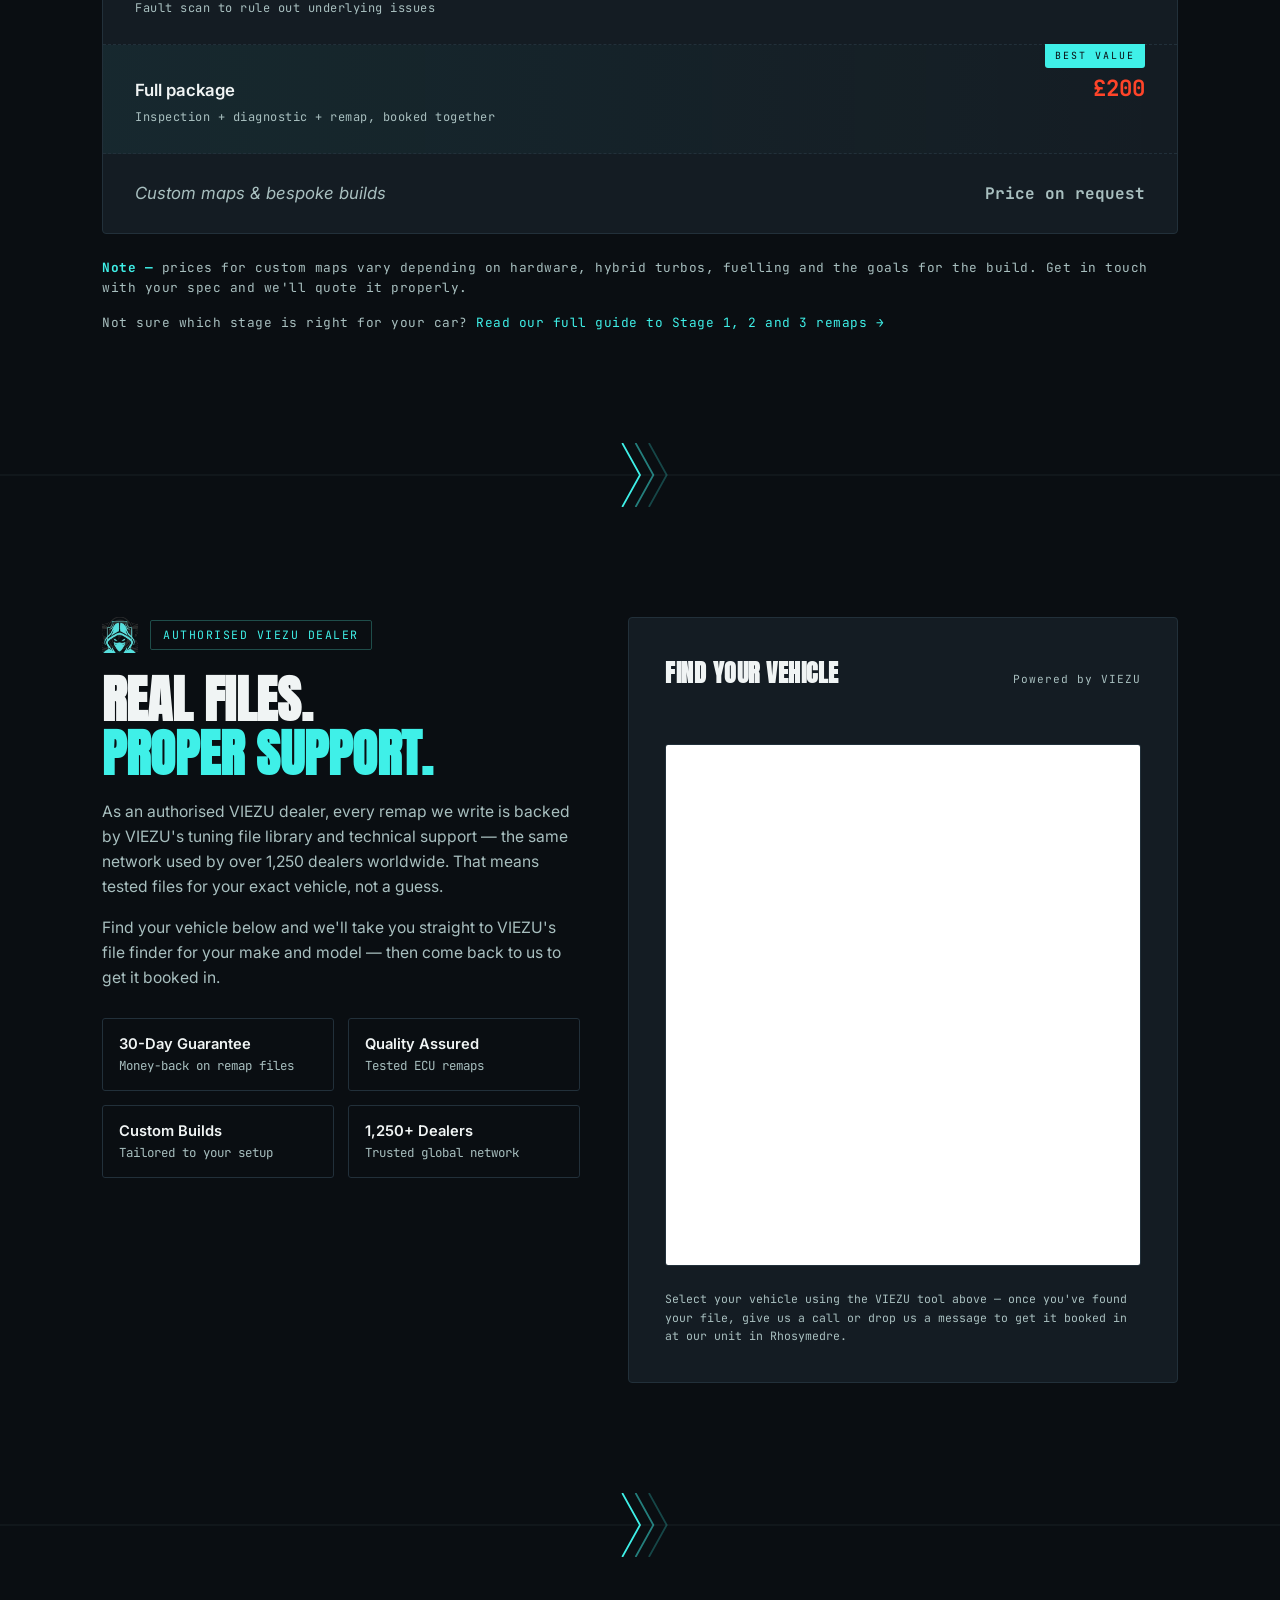
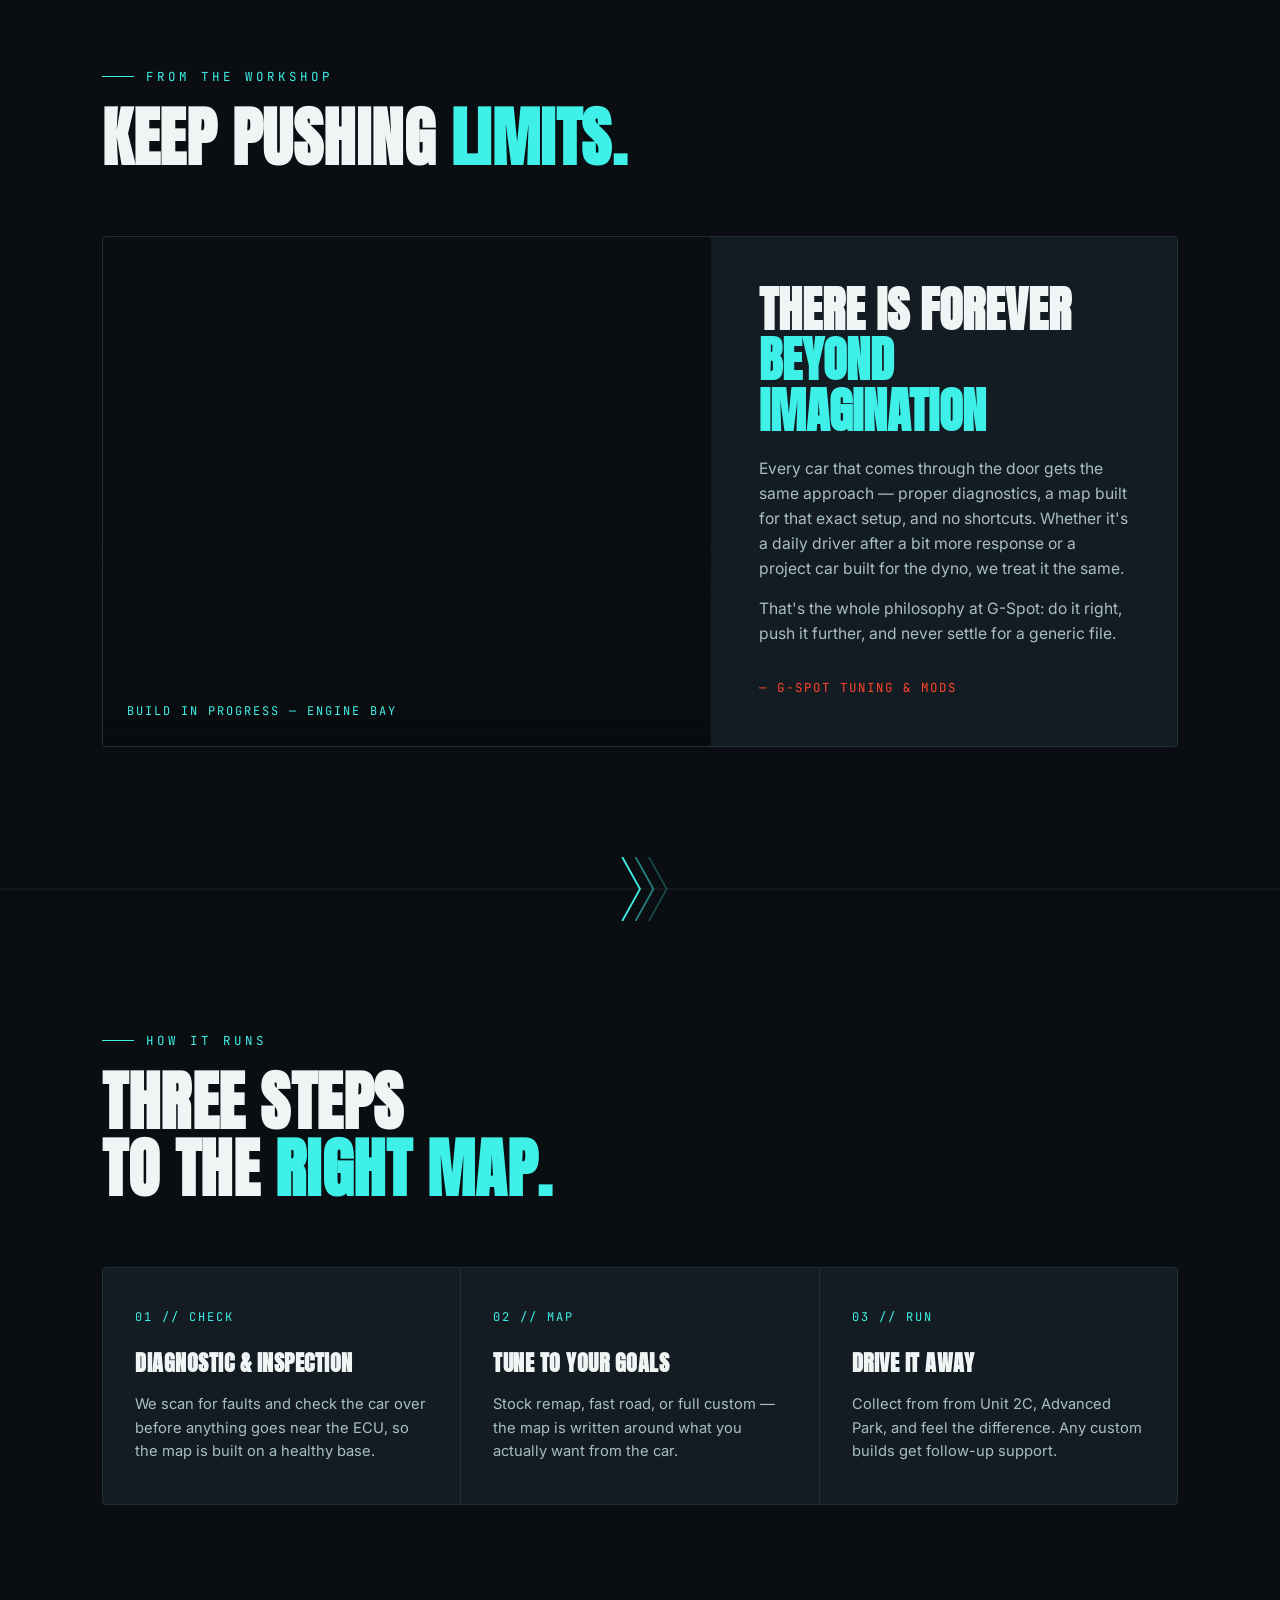
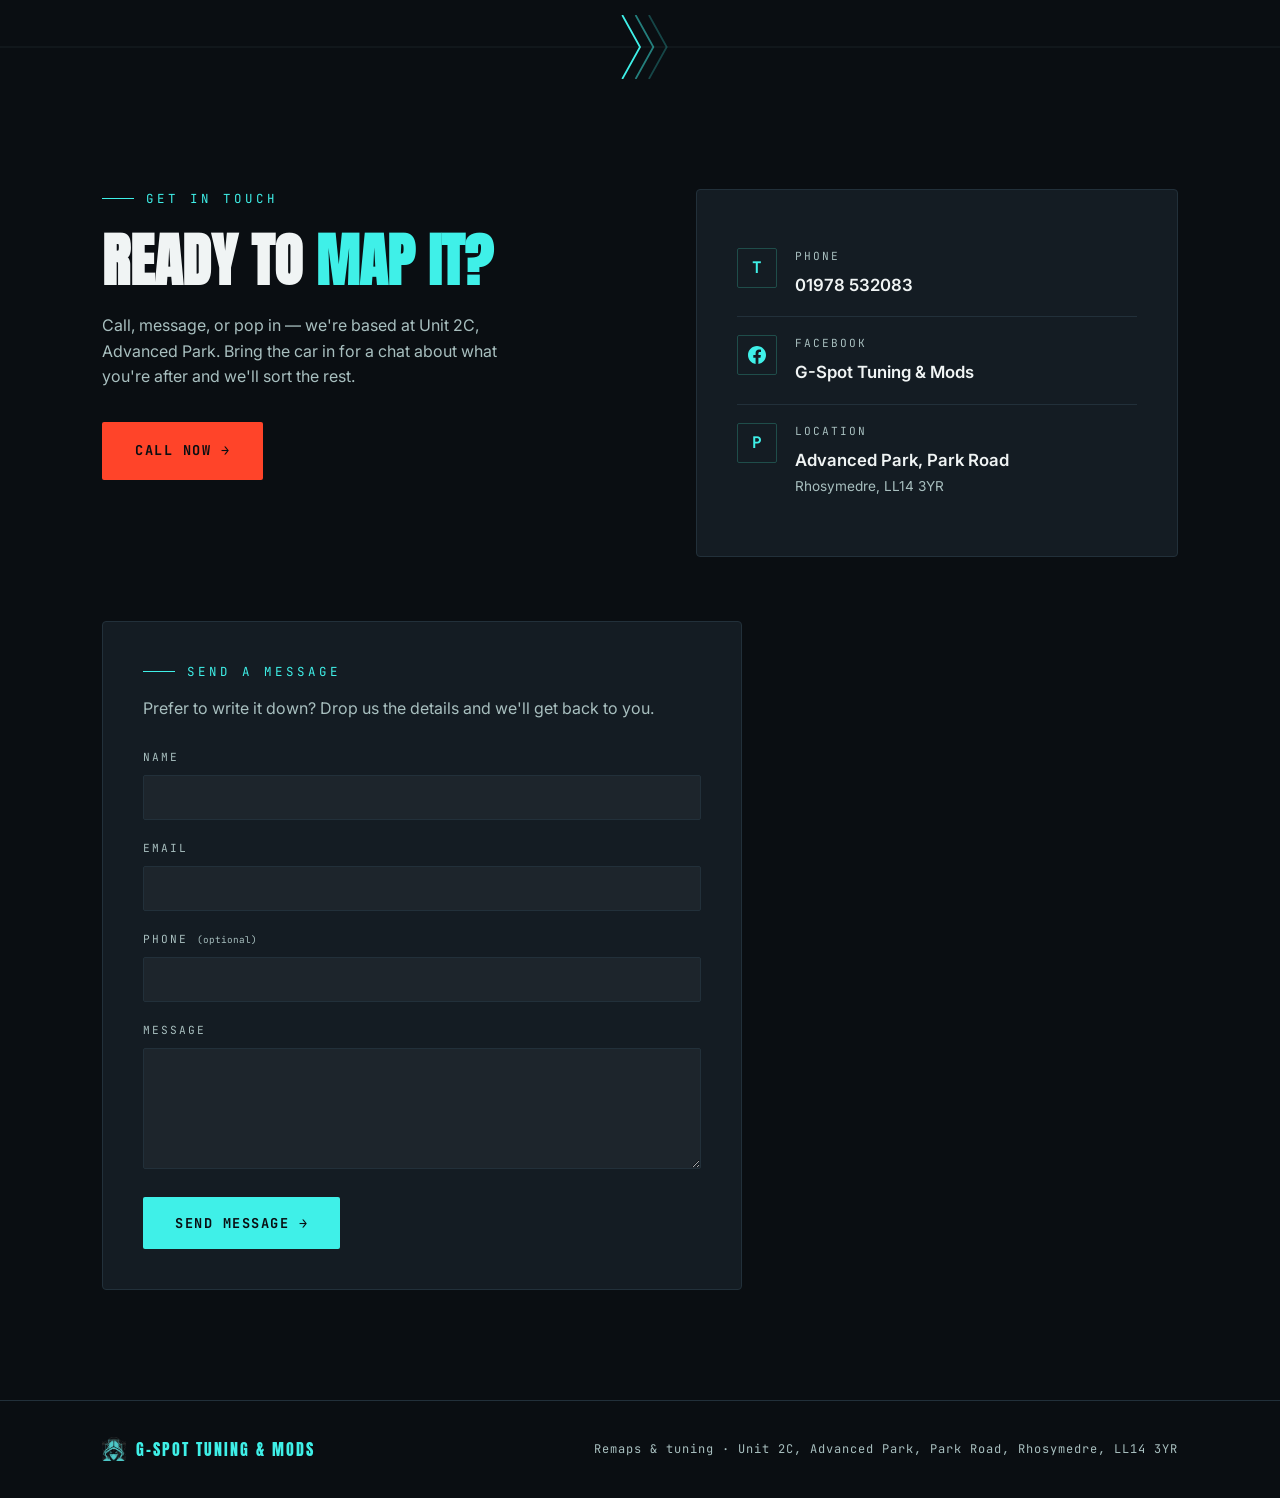
==== commit 09c3de22: "Add files via upload Form update for contact page - frontend" ====
--- a/index.html
+++ b/index.html
@@ -331,7 +331,7 @@
       </div>
     </div>
 
-    <form class="contact-form reveal" id="contactForm" action="https://formspree.io/f/YOUR_FORM_ID" method="POST">
+    <form class="contact-form reveal" id="contactForm" action="https://formspree.io/f/maqgoznl" method="POST">
       <div class="form-head">
         <div class="eyebrow">Send a message</div>
         <p>Prefer to write it down? Drop us the details and we'll get back to you.</p>
--- a/assets/site.css
+++ b/assets/site.css
@@ -1240,3 +1240,33 @@
   align-items:center;
   justify-content:center;
 }
+
+/* ===== Viezu iframe embed ===== */
+.viezu-iframe-wrap{
+  position:relative;
+  width:100%;
+  border:1px solid var(--panel-edge);
+  border-radius:3px;
+  overflow:hidden;
+  background:var(--void);
+  min-height:520px;
+}
+.viezu-iframe-wrap iframe{
+  display:block;
+  width:100%;
+  height:520px;
+  border:none;
+  background:#fff;
+}
+.iframe-fallback{
+  padding:32px;
+  text-align:center;
+}
+.iframe-fallback p{
+  color:var(--ink-dim);
+  margin-bottom:20px;
+}
+@media(max-width:880px){
+  .viezu-iframe-wrap,
+  .viezu-iframe-wrap iframe{ height:460px; min-height:460px; }
+}
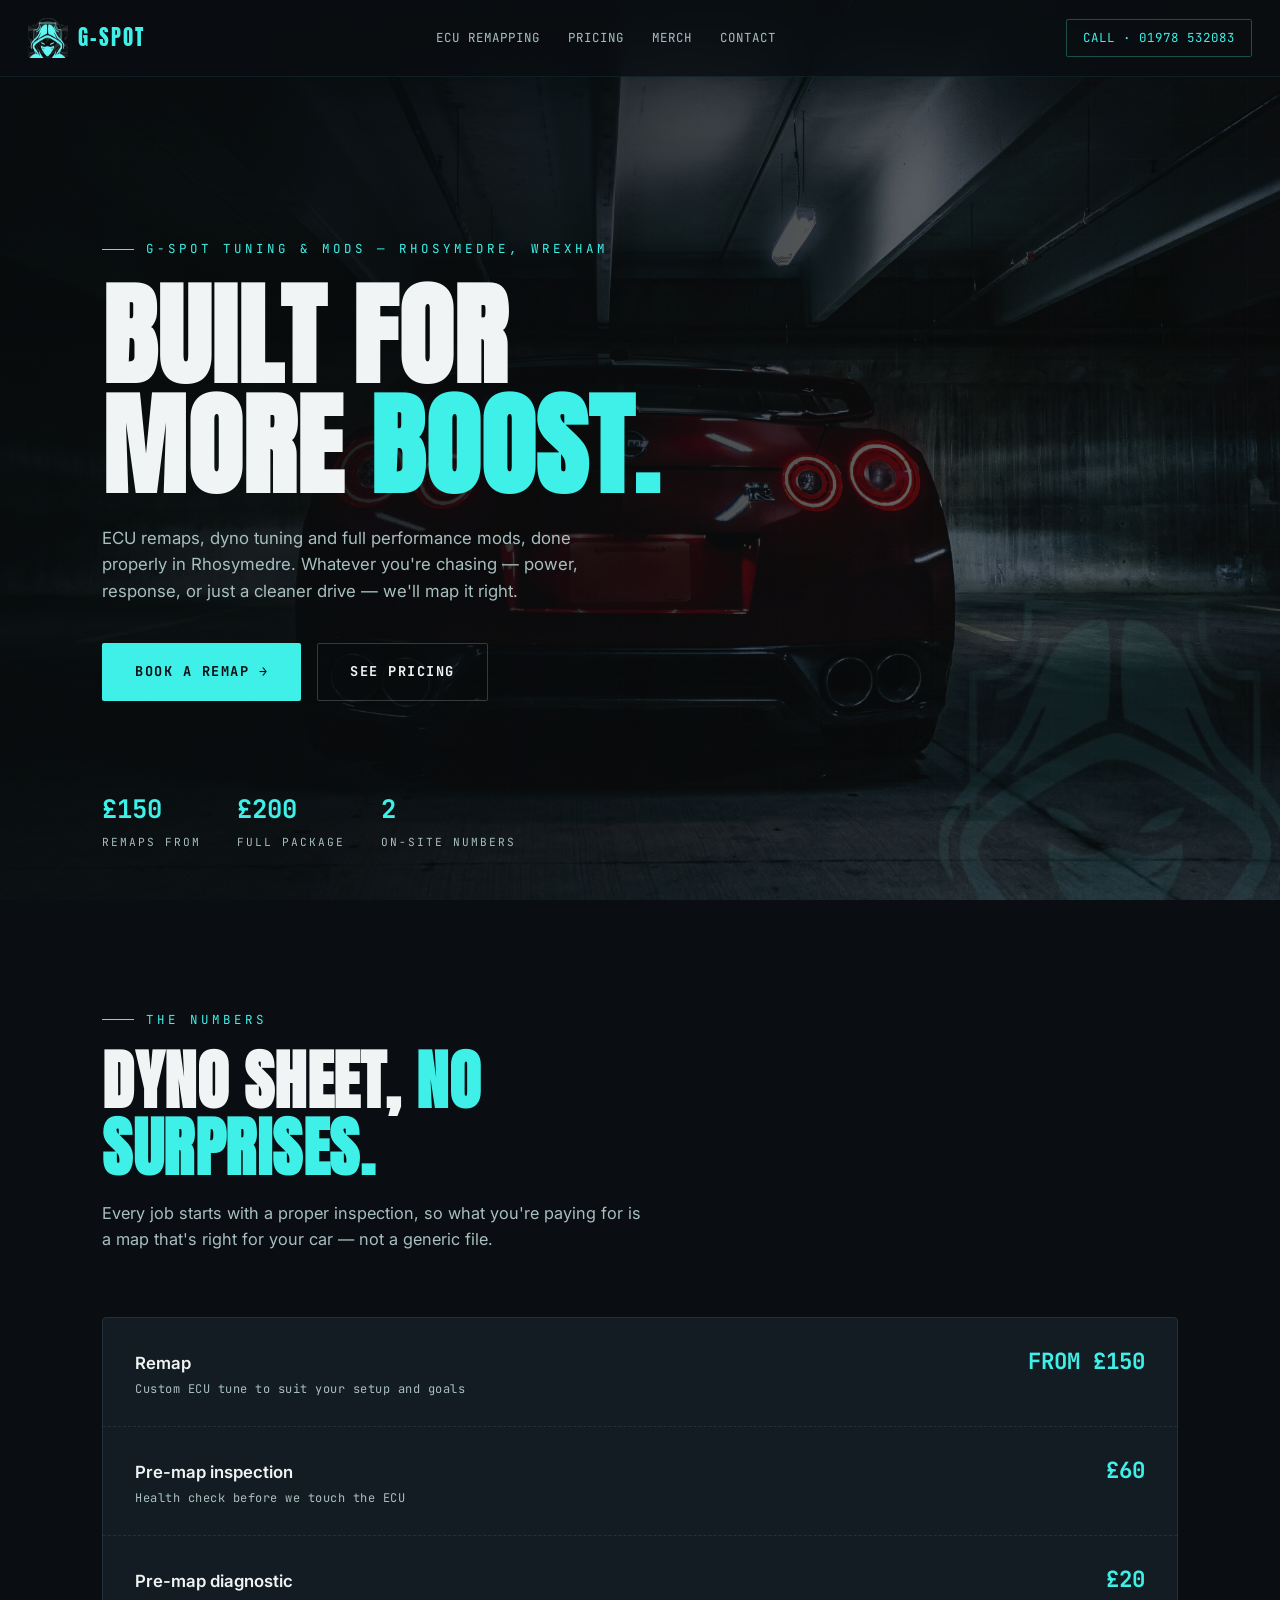
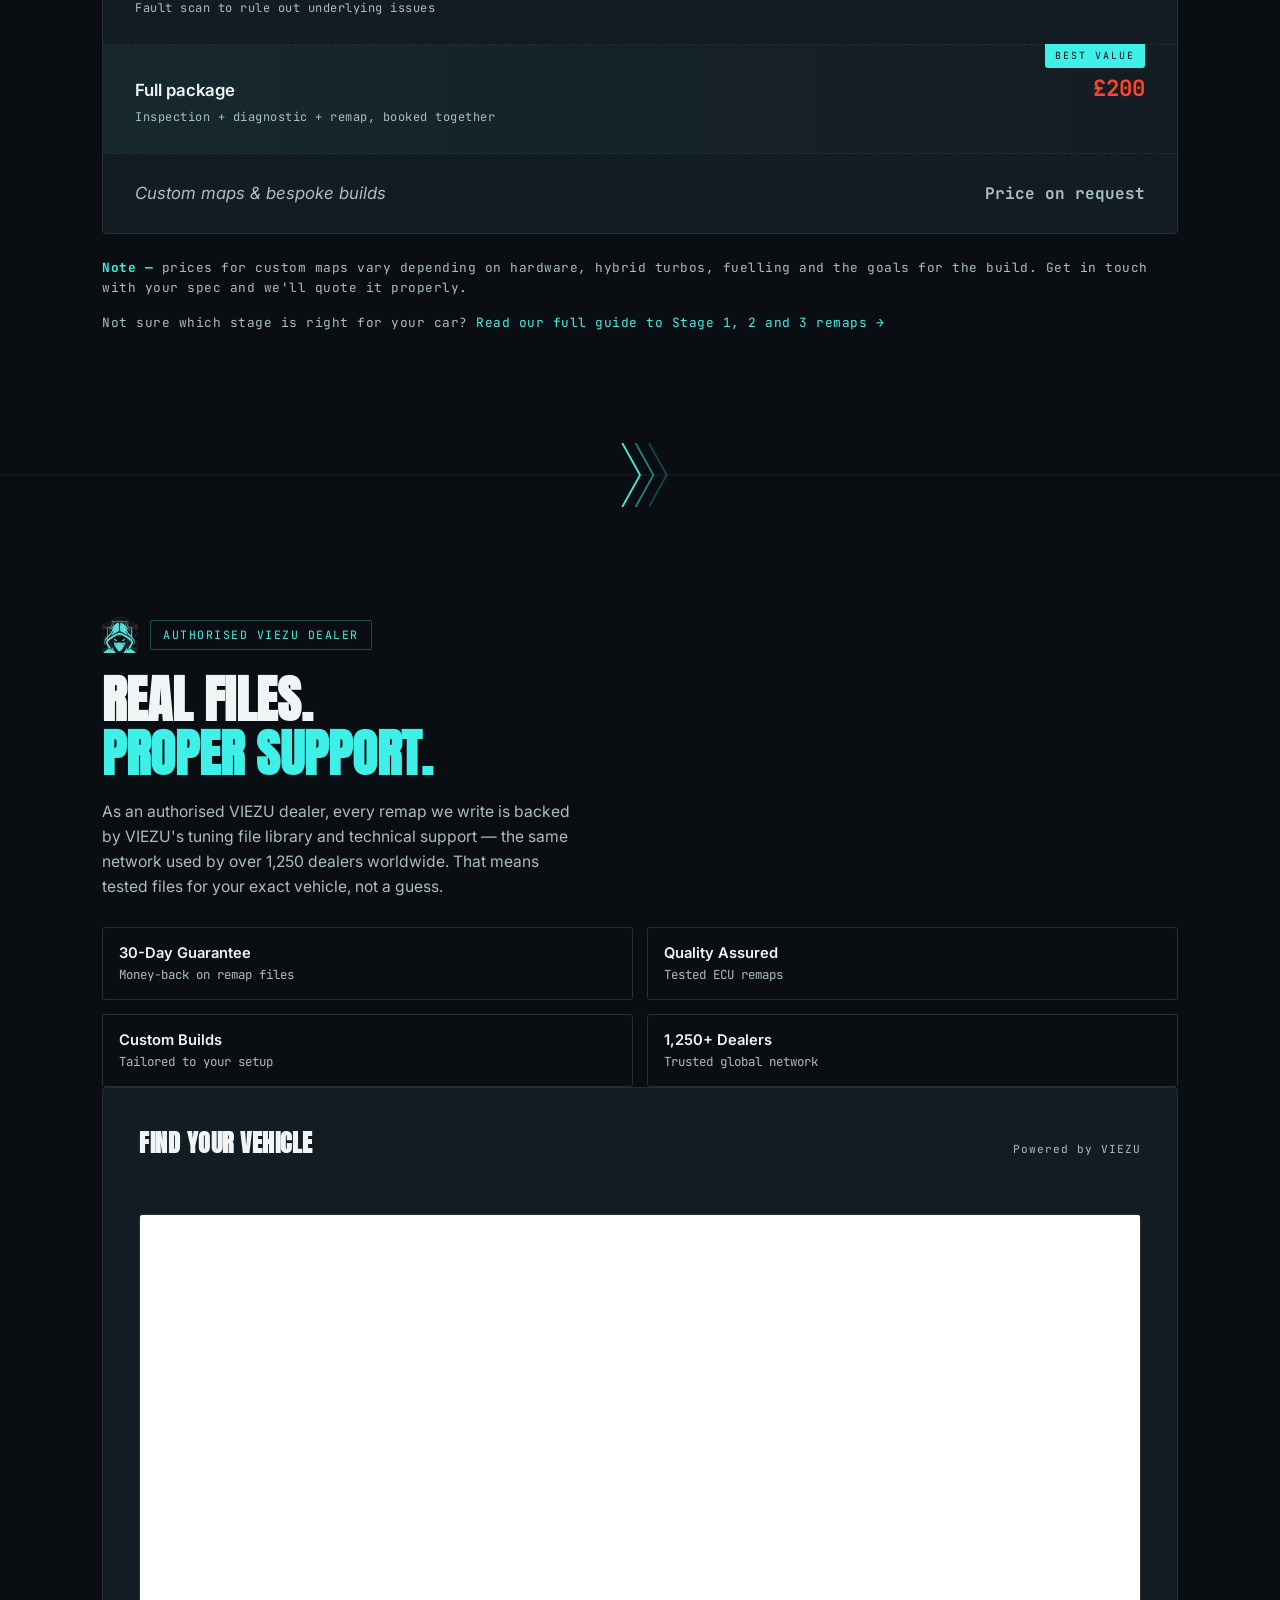
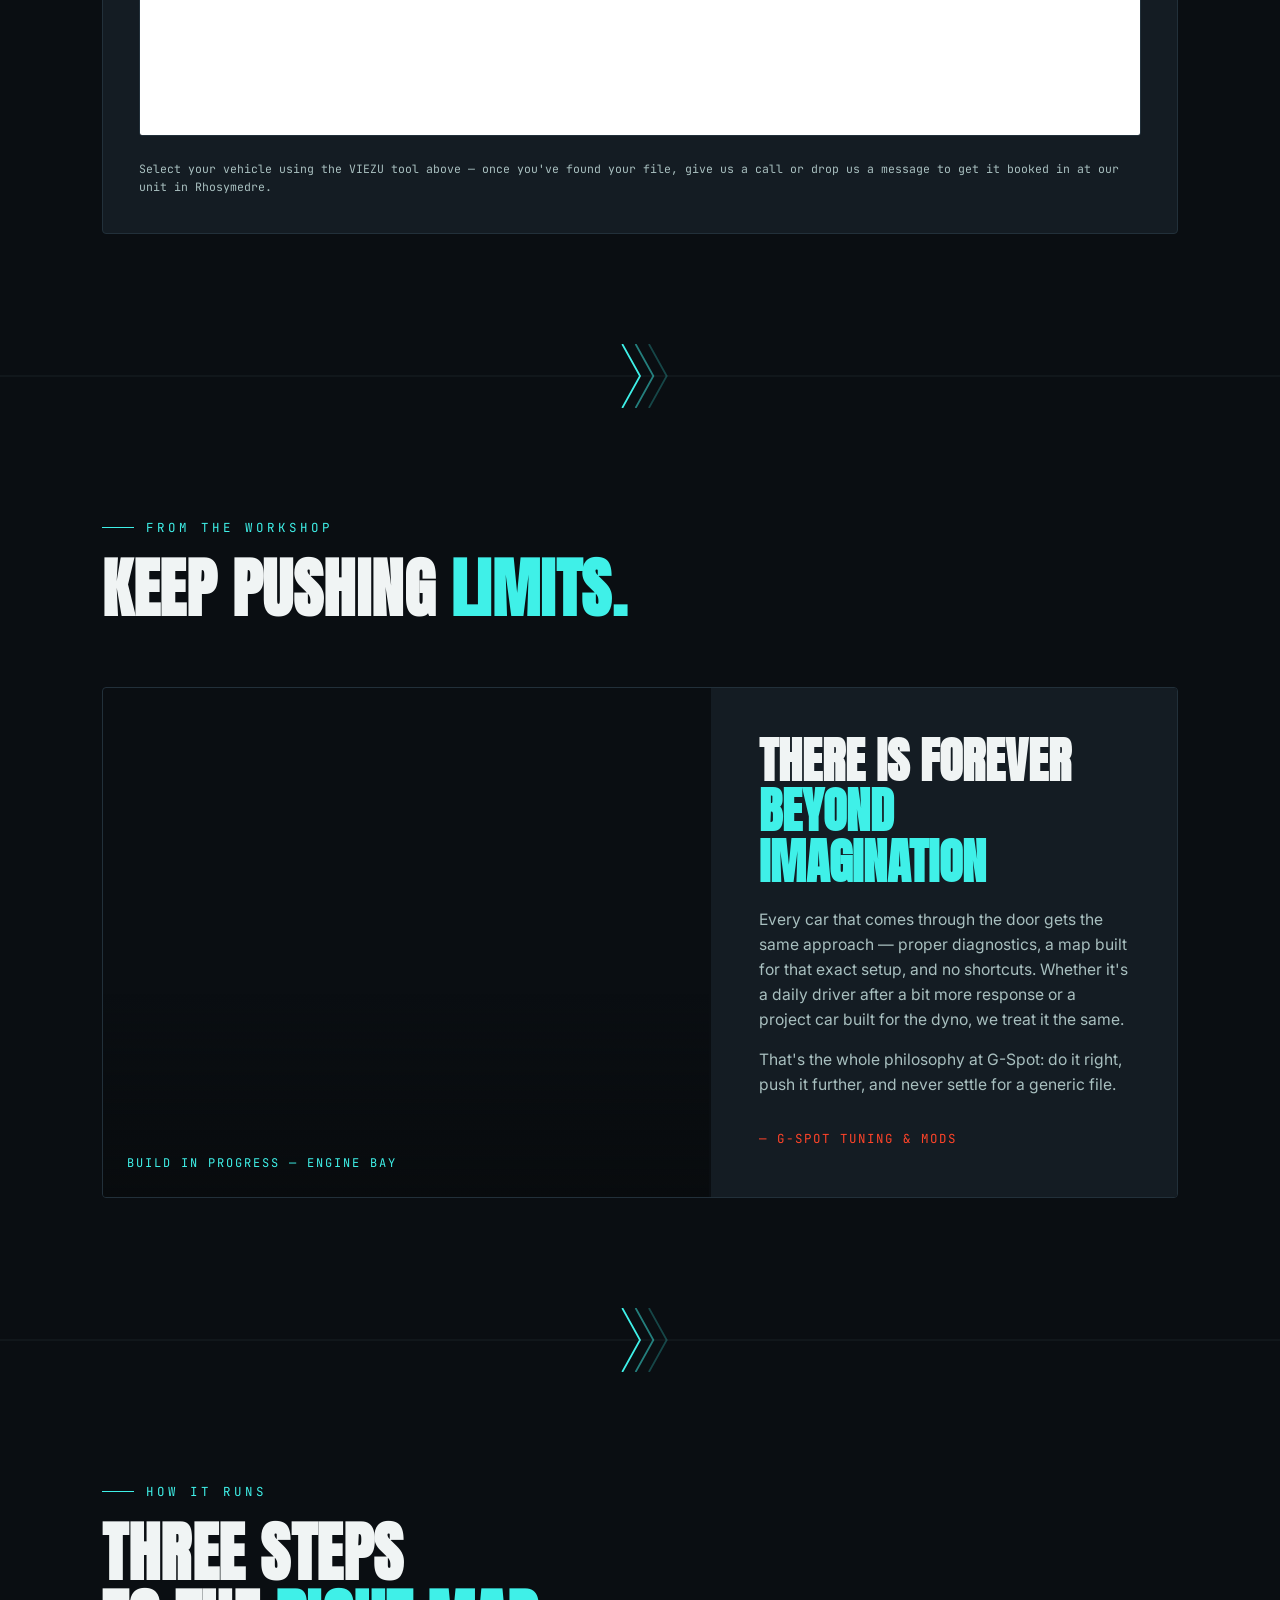
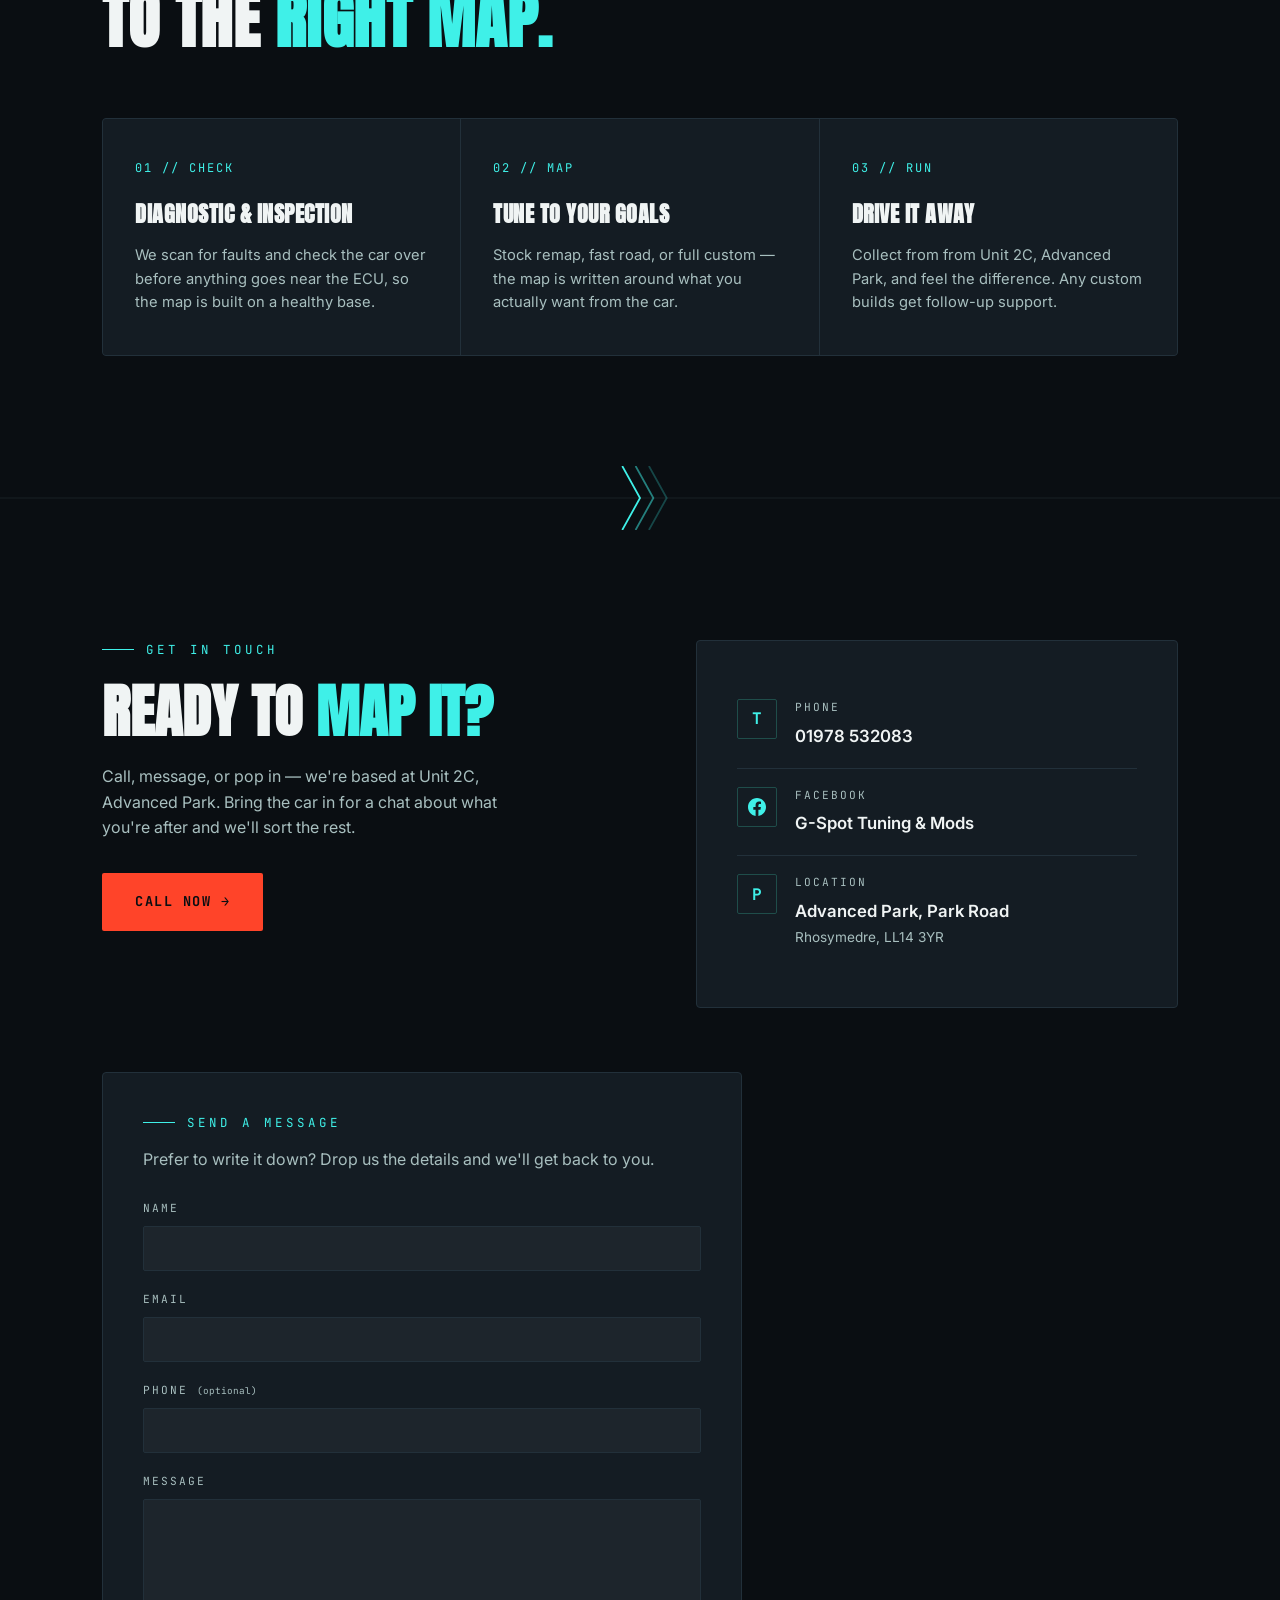
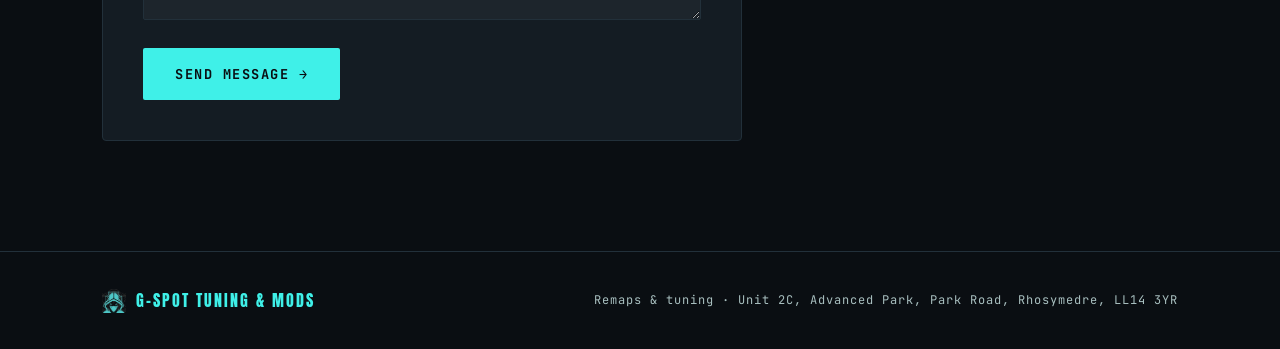
==== commit 9d9c82bf: "Add files via upload Full width seach panel front" ====
--- a/index.html
+++ b/index.html
@@ -127,97 +127,94 @@
 
 <!-- Vehicle Finder / Viezu partner -->
 <section id="find-vehicle">
-  <div class="finder-grid">
-    <div class="finder-intro reveal">
-      <div class="badge-row">
-        <img src="assets/logo-icon.png" alt="">
-        <span class="partner-tag">Authorised VIEZU Dealer</span>
-      </div>
-      <h2 style="font-family:var(--display);font-size:clamp(2rem,4.5vw,3.2rem);text-transform:uppercase;line-height:1.05;margin-bottom:18px;">
-        Real files.<br><span class="accent" style="color:var(--cyan);">Proper support.</span>
-      </h2>
-      <p>As an authorised VIEZU dealer, every remap we write is backed by VIEZU's tuning file library and technical support — the same network used by over 1,250 dealers worldwide. That means tested files for your exact vehicle, not a guess.</p>
-      <p>Find your vehicle below and we'll take you straight to VIEZU's file finder for your make and model — then come back to us to get it booked in.</p>
-
-      <div class="finder-trust">
-        <div class="trust-item"><strong>30-Day Guarantee</strong>Money-back on remap files</div>
-        <div class="trust-item"><strong>Quality Assured</strong>Tested ECU remaps</div>
-        <div class="trust-item"><strong>Custom Builds</strong>Tailored to your setup</div>
-        <div class="trust-item"><strong>1,250+ Dealers</strong>Trusted global network</div>
-      </div>
-    </div>
-
-    <div class="finder-card reveal">
-      <div class="finder-head">
-        <h3>Find Your Vehicle</h3>
-        <span>Powered by VIEZU</span>
-      </div>
-
-      <div class="finder-simple">
-        <div class="viezu-iframe-wrap">
-          <iframe
-            src="https://viezu.com/dealer?id=8620005ac78d8257435d490058c643dd"
-            title="VIEZU Vehicle Finder"
-            id="viezuFrame"
-            loading="lazy"
-            allow="same-origin">
-          </iframe>
-          <div class="iframe-fallback" id="iframeFallback" style="display:none">
-            <p>The VIEZU vehicle finder couldn't load here — open it directly instead.</p>
-            <a href="https://viezu.com/dealer?id=8620005ac78d8257435d490058c643dd" target="_blank" rel="noopener" class="finder-submit-btn">Find My Vehicle on VIEZU →</a>
-          </div>
-        </div>
-      </div>
-
-      <div class="finder-note">
-        Select your vehicle using the VIEZU tool above — once you've found your file, give us a call or drop us a message to get it booked in at our unit in Rhosymedre.
-      </div>
-
-      <!-- VEHICLE SELECTOR — kept for future pre-population if VIEZU support URL params
-      <form id="vehicleFinderForm">
-        <div class="finder-fields">
-          <div class="finder-field" style="grid-column:1 / -1;">
-            <label for="vf-type">Vehicle Type</label>
-            <select id="vf-type" required>
-              <option value="">Select type</option>
-              <option value="cars">Cars</option>
-              <option value="vans">Vans</option>
-              <option value="hgv-tuning">HGV</option>
-              <option value="motorhomes">Motorhomes</option>
-              <option value="bike-tuning">Bike</option>
-              <option value="marine">Marine</option>
-              <option value="agriculture-tuning">Agriculture / Construction</option>
-            </select>
-          </div>
-          <div class="finder-field">
-            <label for="vf-make">Make</label>
-            <select id="vf-make" disabled>
-              <option value="">Select make</option>
-            </select>
-          </div>
-          <div class="finder-field">
-            <label for="vf-fuel">Fuel Type</label>
-            <select id="vf-fuel" disabled>
-              <option value="">Select fuel</option>
-              <option value="petrol">Petrol</option>
-              <option value="diesel">Diesel</option>
-              <option value="hybrid">Hybrid</option>
-              <option value="electric">Electric</option>
-            </select>
-          </div>
-          <div class="finder-field">
-            <label for="vf-model">Model <span style="opacity:.6;">(optional)</span></label>
-            <input type="text" id="vf-model" placeholder="e.g. 3 Series, Golf, Ranger" disabled>
-          </div>
-          <div class="finder-field">
-            <label for="vf-variant">Year / Variant <span style="opacity:.6;">(optional)</span></label>
-            <input type="text" id="vf-variant" placeholder="e.g. 2018, 2.0 TDI, M Sport" disabled>
-          </div>
-        </div>
-        <button type="submit" class="finder-submit" id="vf-submit" disabled>Find My Vehicle →</button>
-      </form>
-      END VEHICLE SELECTOR -->
-    </div>
+  <div class="finder-intro reveal">
+    <div class="badge-row">
+      <img src="assets/logo-icon.png" alt="">
+      <span class="partner-tag">Authorised VIEZU Dealer</span>
+    </div>
+    <h2 style="font-family:var(--display);font-size:clamp(2rem,4.5vw,3.2rem);text-transform:uppercase;line-height:1.05;margin-bottom:18px;">
+      Real files.<br><span class="accent" style="color:var(--cyan);">Proper support.</span>
+    </h2>
+    <p>As an authorised VIEZU dealer, every remap we write is backed by VIEZU's tuning file library and technical support — the same network used by over 1,250 dealers worldwide. That means tested files for your exact vehicle, not a guess.</p>
+
+    <div class="finder-trust">
+      <div class="trust-item"><strong>30-Day Guarantee</strong>Money-back on remap files</div>
+      <div class="trust-item"><strong>Quality Assured</strong>Tested ECU remaps</div>
+      <div class="trust-item"><strong>Custom Builds</strong>Tailored to your setup</div>
+      <div class="trust-item"><strong>1,250+ Dealers</strong>Trusted global network</div>
+    </div>
+  </div>
+
+  <div class="finder-card finder-card--full reveal">
+    <div class="finder-head">
+      <h3>Find Your Vehicle</h3>
+      <span>Powered by VIEZU</span>
+    </div>
+
+    <div class="finder-simple">
+      <div class="viezu-iframe-wrap">
+        <iframe
+          src="https://viezu.com/dealer?id=8620005ac78d8257435d490058c643dd"
+          title="VIEZU Vehicle Finder"
+          id="viezuFrame"
+          loading="lazy"
+          allow="same-origin">
+        </iframe>
+        <div class="iframe-fallback" id="iframeFallback" style="display:none">
+          <p>The VIEZU vehicle finder couldn't load here — open it directly instead.</p>
+          <a href="https://viezu.com/dealer?id=8620005ac78d8257435d490058c643dd" target="_blank" rel="noopener" class="finder-submit-btn">Find My Vehicle on VIEZU →</a>
+        </div>
+      </div>
+    </div>
+
+    <div class="finder-note">
+      Select your vehicle using the VIEZU tool above — once you've found your file, give us a call or drop us a message to get it booked in at our unit in Rhosymedre.
+    </div>
+
+    <!-- VEHICLE SELECTOR — kept for future pre-population if VIEZU support URL params
+    <form id="vehicleFinderForm">
+      <div class="finder-fields">
+        <div class="finder-field" style="grid-column:1 / -1;">
+          <label for="vf-type">Vehicle Type</label>
+          <select id="vf-type" required>
+            <option value="">Select type</option>
+            <option value="cars">Cars</option>
+            <option value="vans">Vans</option>
+            <option value="hgv-tuning">HGV</option>
+            <option value="motorhomes">Motorhomes</option>
+            <option value="bike-tuning">Bike</option>
+            <option value="marine">Marine</option>
+            <option value="agriculture-tuning">Agriculture / Construction</option>
+          </select>
+        </div>
+        <div class="finder-field">
+          <label for="vf-make">Make</label>
+          <select id="vf-make" disabled>
+            <option value="">Select make</option>
+          </select>
+        </div>
+        <div class="finder-field">
+          <label for="vf-fuel">Fuel Type</label>
+          <select id="vf-fuel" disabled>
+            <option value="">Select fuel</option>
+            <option value="petrol">Petrol</option>
+            <option value="diesel">Diesel</option>
+            <option value="hybrid">Hybrid</option>
+            <option value="electric">Electric</option>
+          </select>
+        </div>
+        <div class="finder-field">
+          <label for="vf-model">Model <span style="opacity:.6;">(optional)</span></label>
+          <input type="text" id="vf-model" placeholder="e.g. 3 Series, Golf, Ranger" disabled>
+        </div>
+        <div class="finder-field">
+          <label for="vf-variant">Year / Variant <span style="opacity:.6;">(optional)</span></label>
+          <input type="text" id="vf-variant" placeholder="e.g. 2018, 2.0 TDI, M Sport" disabled>
+        </div>
+      </div>
+      <button type="submit" class="finder-submit" id="vf-submit" disabled>Find My Vehicle →</button>
+    </form>
+    END VEHICLE SELECTOR -->
   </div>
 </section>
 
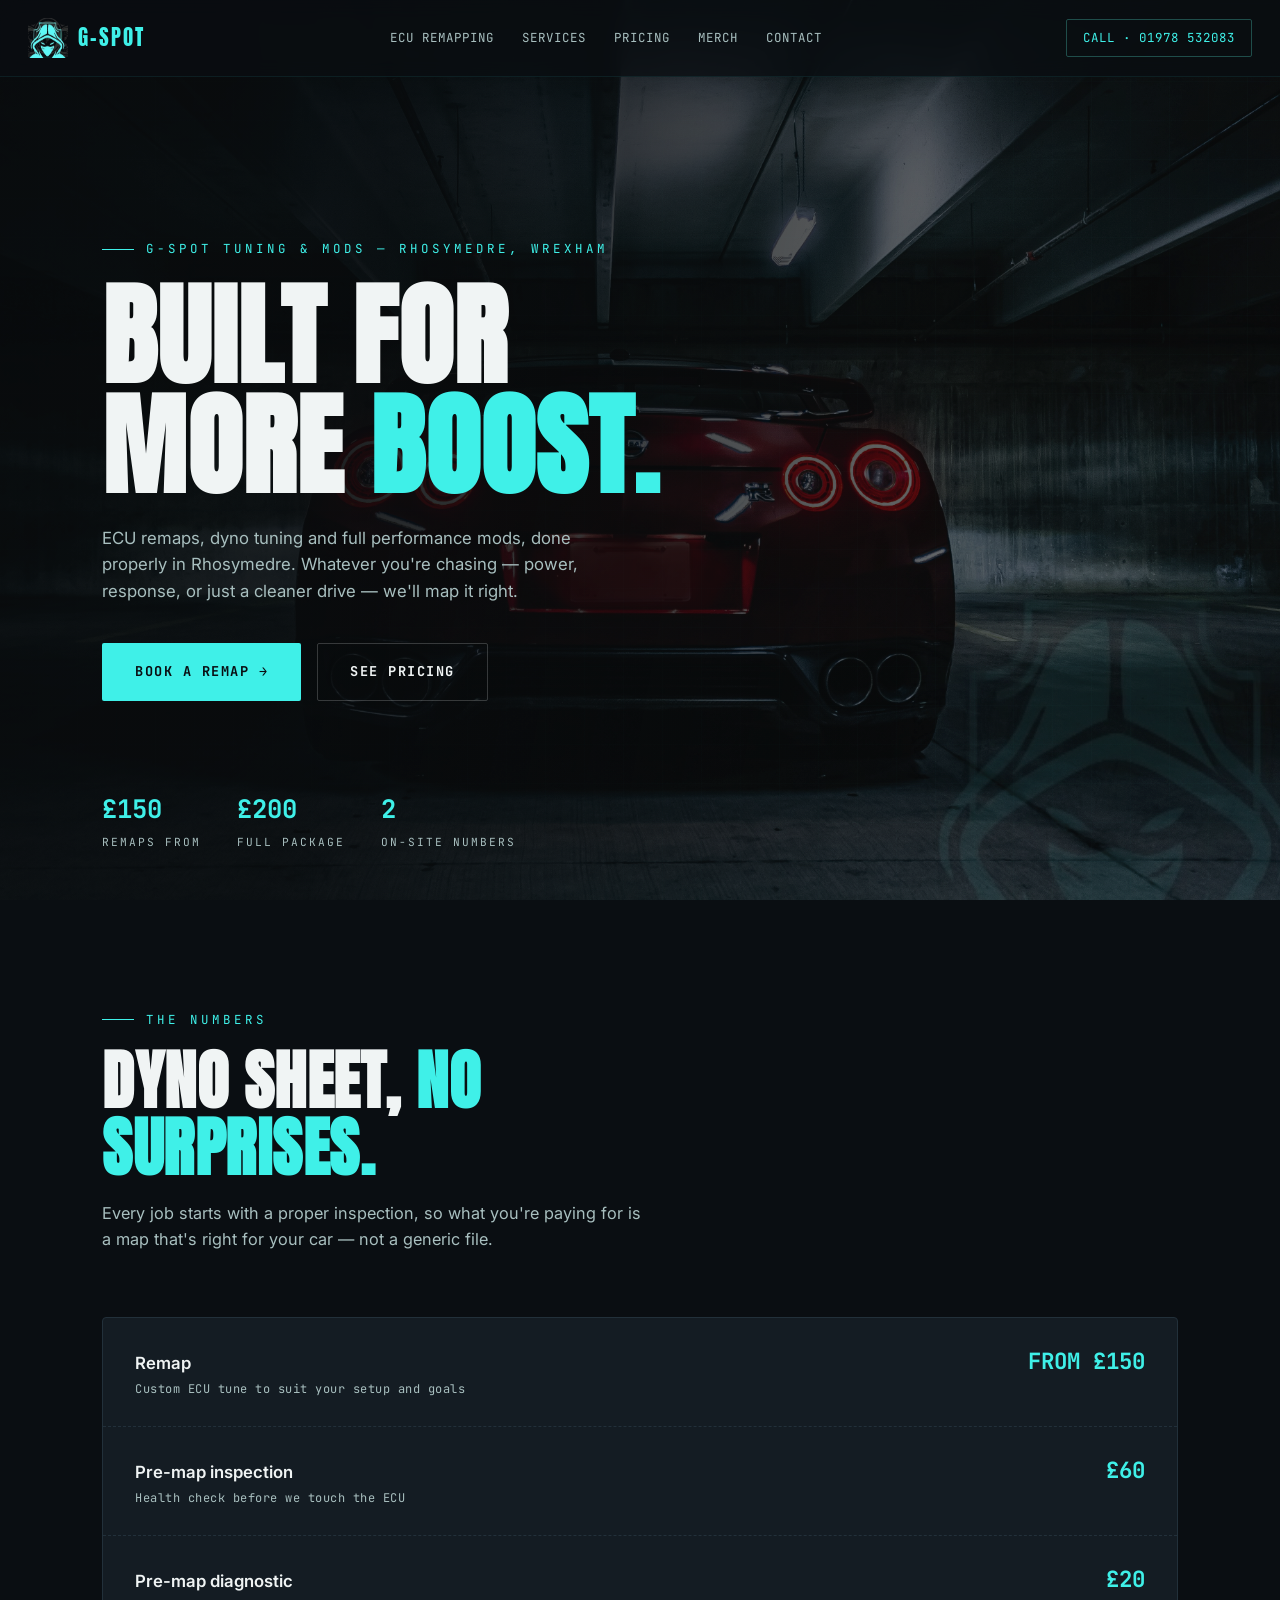
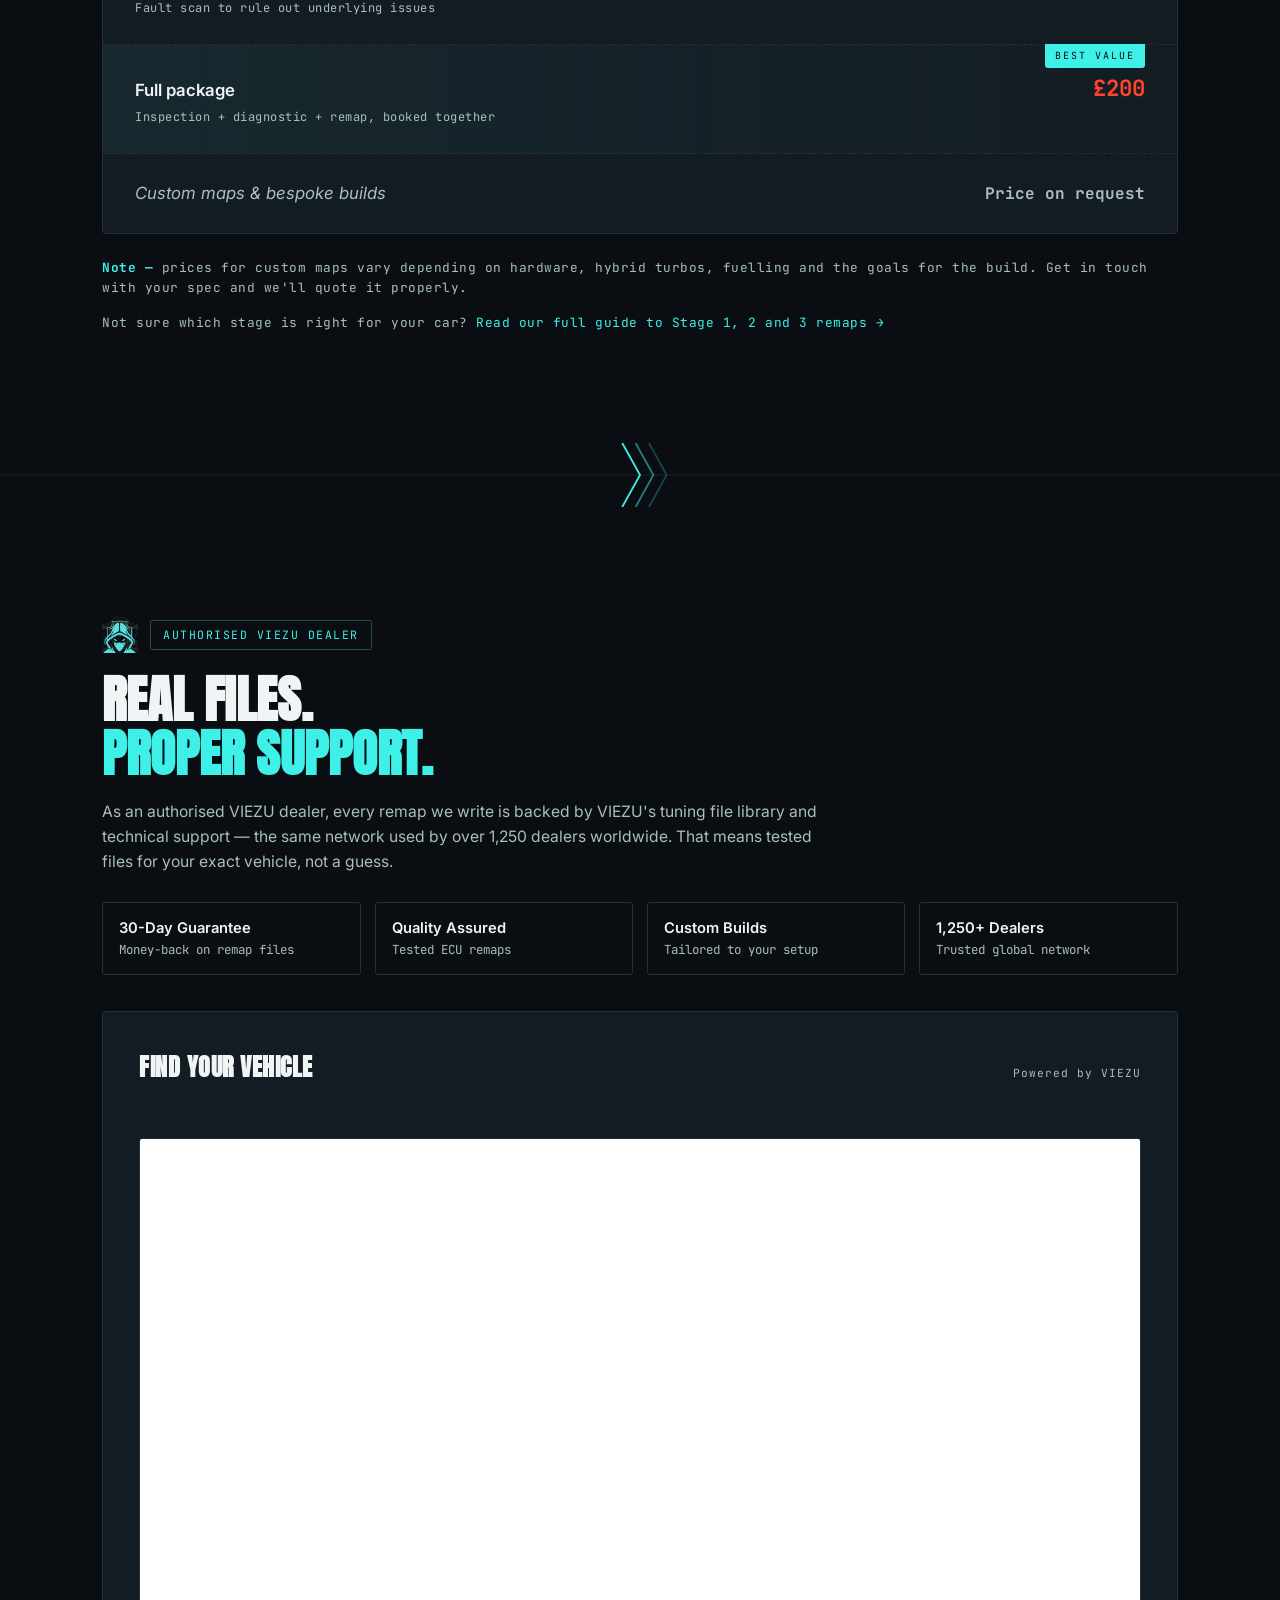
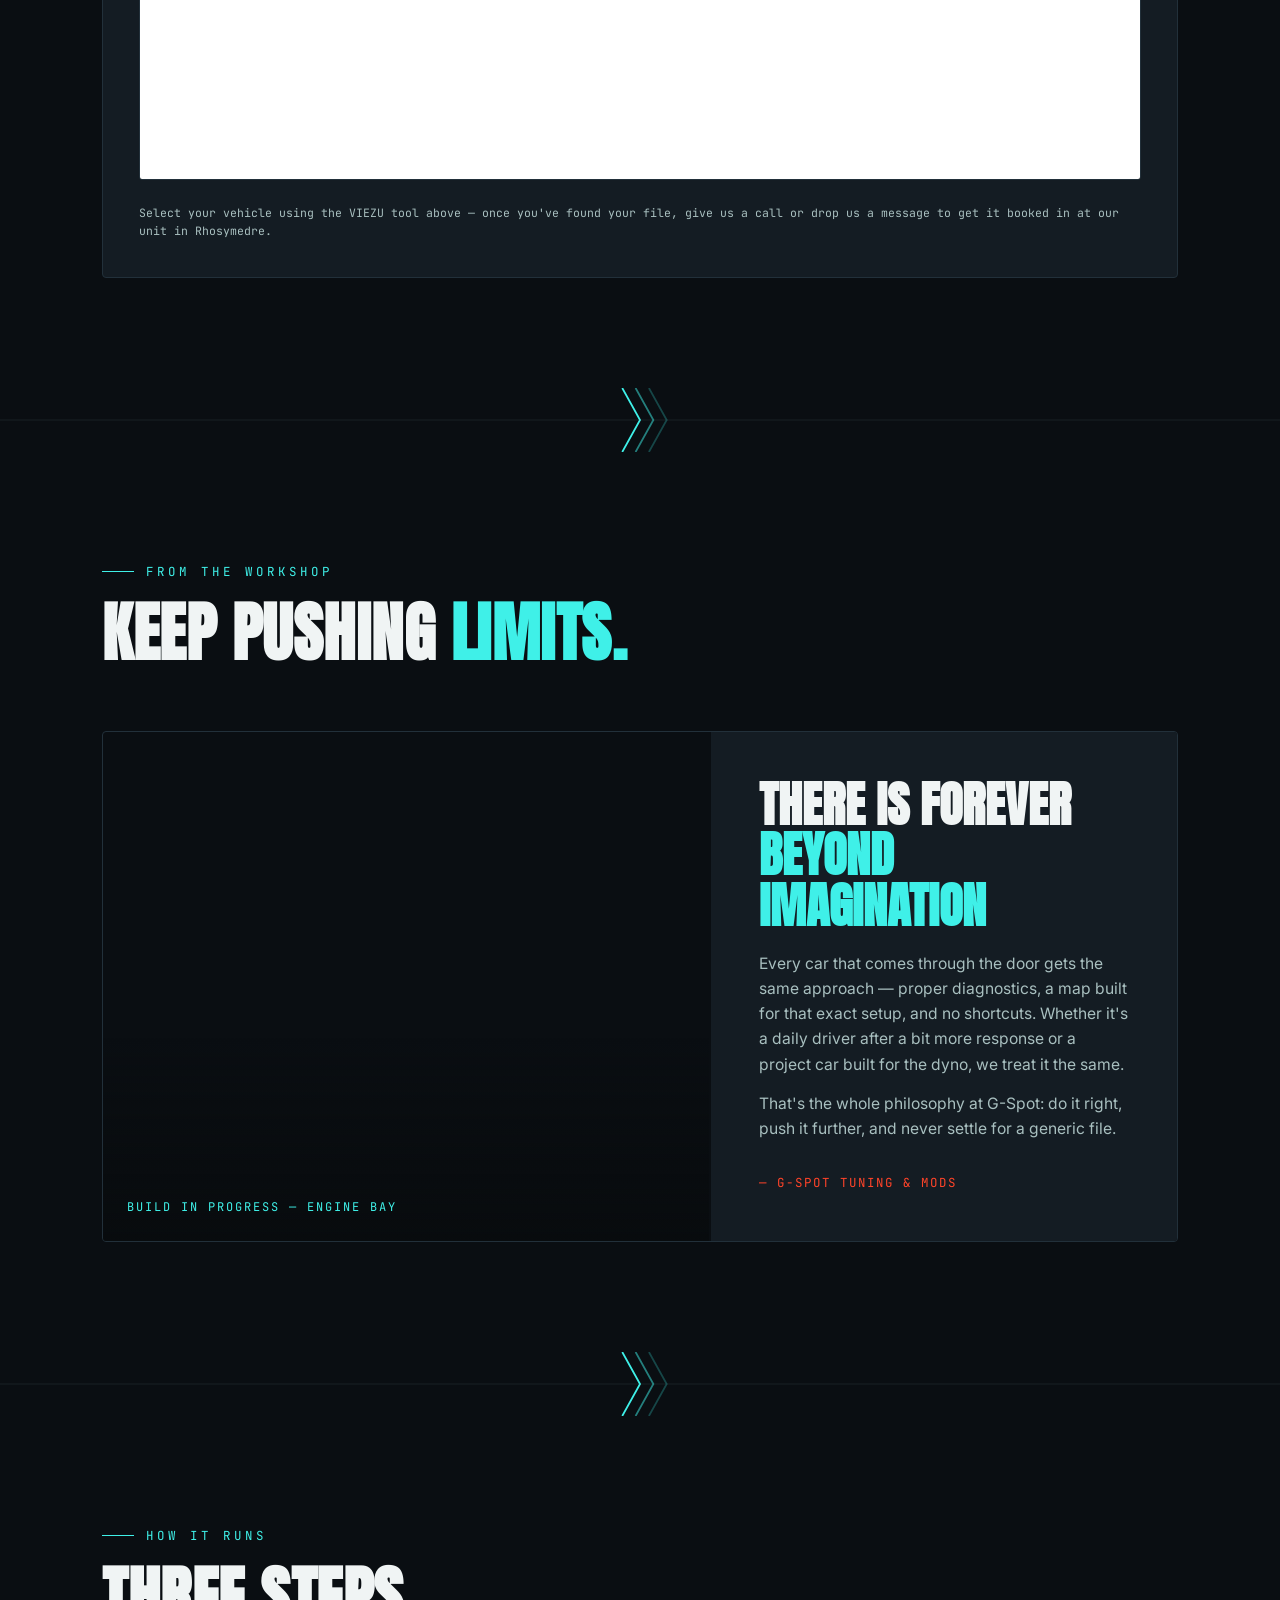
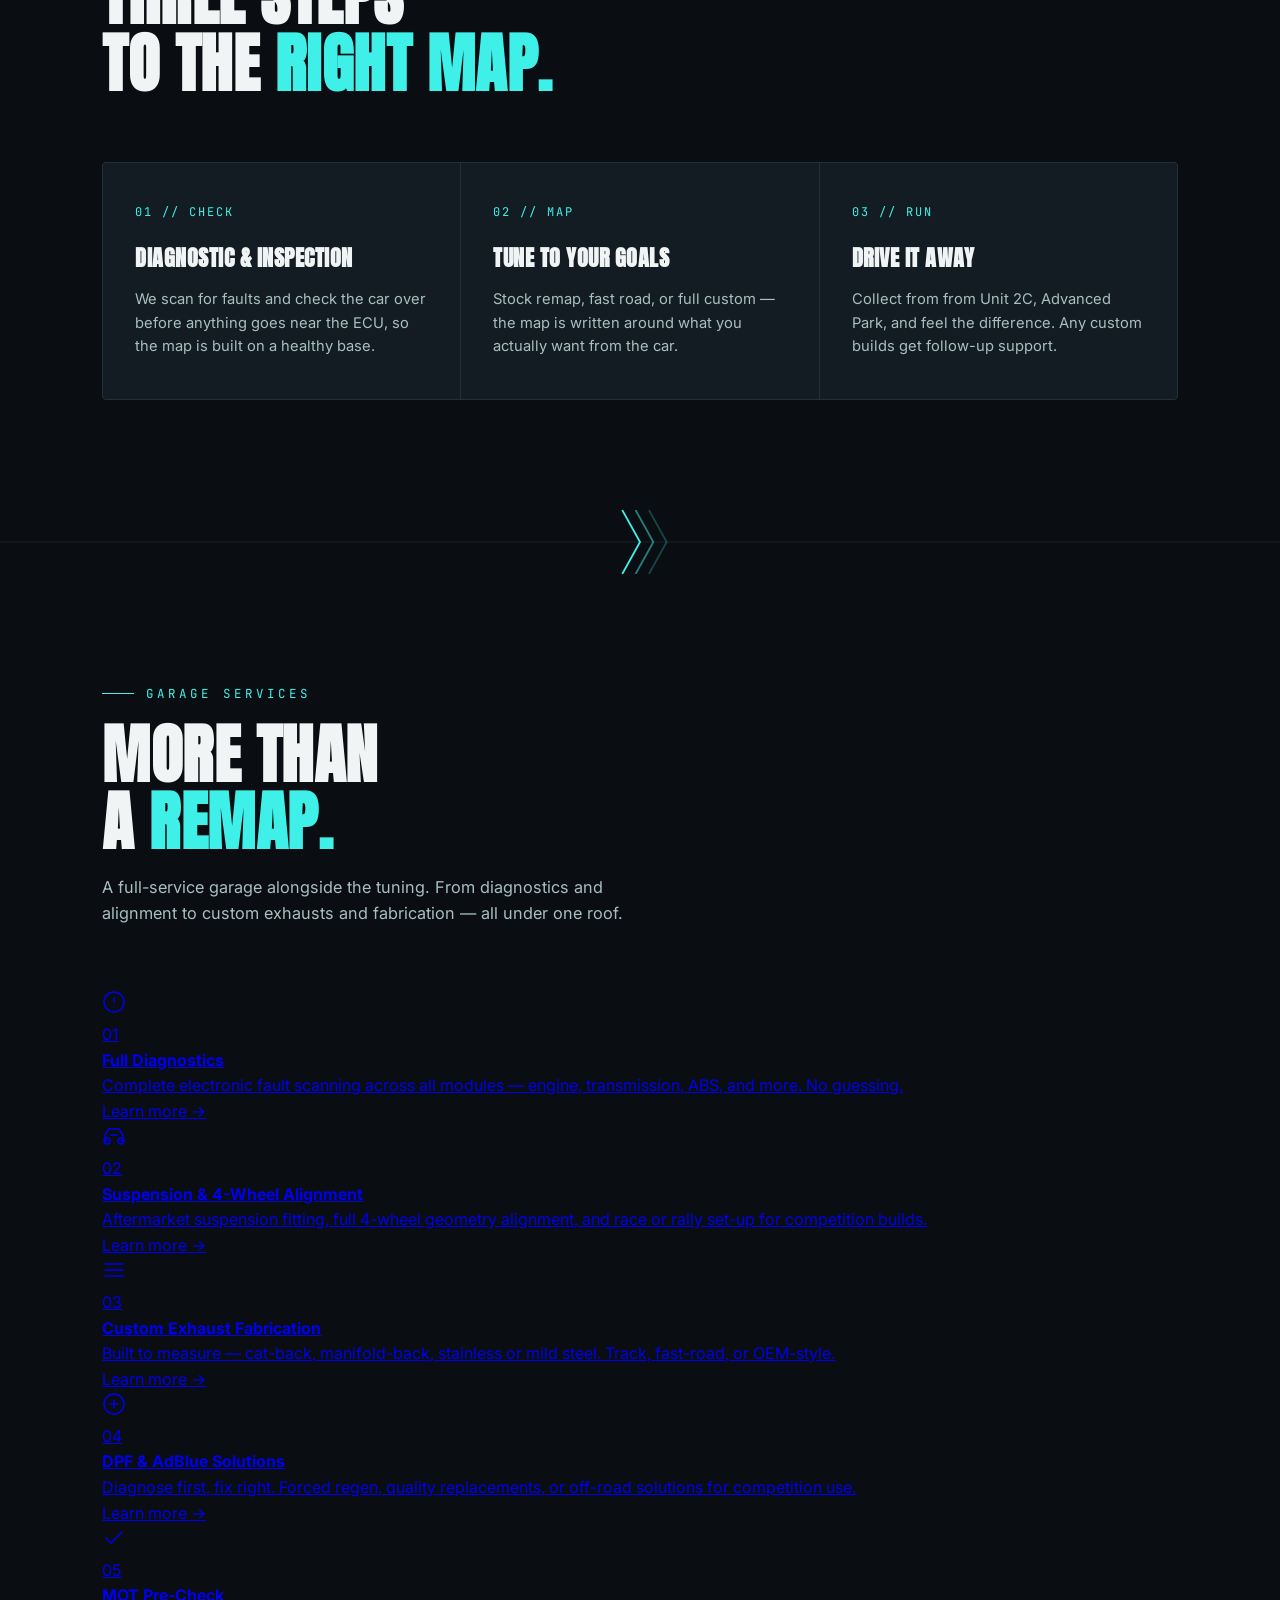
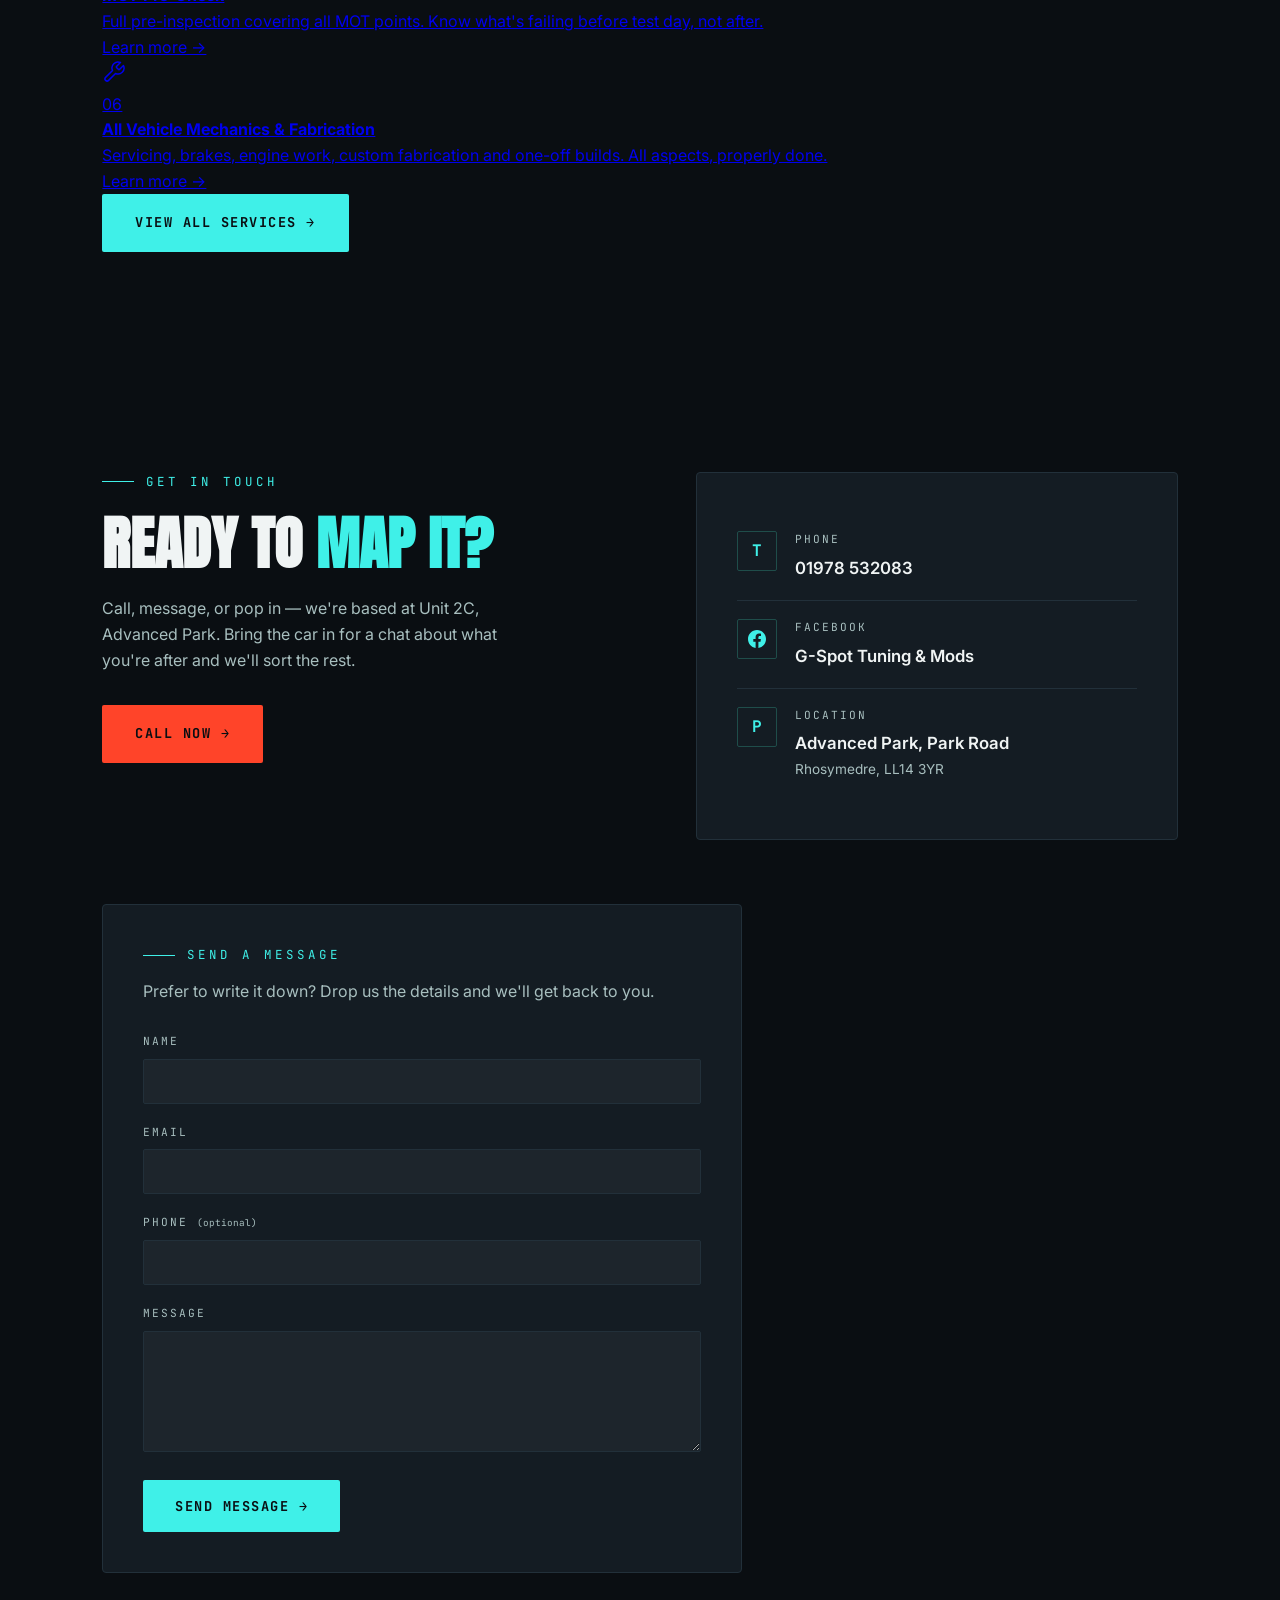
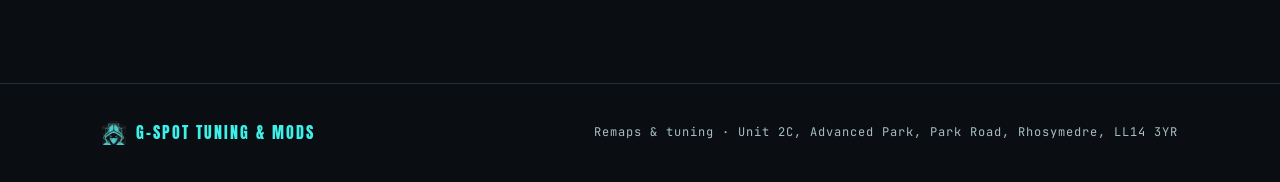
==== commit aa5dd7fb: "Add files via upload Services section" ====
--- a/index.html
+++ b/index.html
@@ -31,6 +31,7 @@
   <a href="index.html" class="mark"><img src="assets/logo-icon.png" alt=""><span class="word">G<span>-</span>SPOT</span></a>
   <nav class="topnav">
     <a href="remapping.html">ECU Remapping</a>
+    <a href="services.html">Services</a>
     <a href="index.html#pricing">Pricing</a>
     <a href="merch.html">Merch</a>
     <a href="index.html#contact">Contact</a>
@@ -42,6 +43,7 @@
 </div>
 <nav class="mobile-menu" id="mobile-menu">
   <a href="remapping.html">ECU Remapping</a>
+  <a href="services.html">Services</a>
   <a href="index.html#pricing">Pricing</a>
   <a href="merch.html">Merch</a>
   <a href="index.html#contact">Contact</a>
@@ -290,7 +292,73 @@
   </svg>
 </div>
 
-<!-- Contact -->
+<!-- Garage Services -->
+<section id="services">
+  <div class="section-head reveal">
+    <div class="eyebrow">Garage Services</div>
+    <h2>More than<br>a <span class="accent">remap.</span></h2>
+    <p class="lede">A full-service garage alongside the tuning. From diagnostics and alignment to custom exhausts and fabrication — all under one roof.</p>
+  </div>
+  <div class="services-grid">
+    <a href="services.html#diagnostics" class="svc-card reveal">
+      <div class="svc-icon">
+        <svg xmlns="http://www.w3.org/2000/svg" width="24" height="24" viewBox="0 0 24 24" fill="none" stroke="currentColor" stroke-width="1.5" stroke-linecap="round" stroke-linejoin="round"><circle cx="12" cy="12" r="10"/><line x1="12" y1="8" x2="12" y2="12"/><line x1="12" y1="16" x2="12.01" y2="16"/></svg>
+      </div>
+      <div class="svc-num">01</div>
+      <h4>Full Diagnostics</h4>
+      <p>Complete electronic fault scanning across all modules — engine, transmission, ABS, and more. No guessing.</p>
+      <span class="svc-link">Learn more →</span>
+    </a>
+    <a href="services.html#suspension" class="svc-card reveal">
+      <div class="svc-icon">
+        <svg xmlns="http://www.w3.org/2000/svg" width="24" height="24" viewBox="0 0 24 24" fill="none" stroke="currentColor" stroke-width="1.5" stroke-linecap="round" stroke-linejoin="round"><circle cx="5" cy="17" r="3"/><circle cx="19" cy="17" r="3"/><path d="M5 17H3V11l4-6h10l4 6v6h-2"/><line x1="9" y1="11" x2="15" y2="11"/></svg>
+      </div>
+      <div class="svc-num">02</div>
+      <h4>Suspension & 4-Wheel Alignment</h4>
+      <p>Aftermarket suspension fitting, full 4-wheel geometry alignment, and race or rally set-up for competition builds.</p>
+      <span class="svc-link">Learn more →</span>
+    </a>
+    <a href="services.html#exhaust" class="svc-card reveal">
+      <div class="svc-icon">
+        <svg xmlns="http://www.w3.org/2000/svg" width="24" height="24" viewBox="0 0 24 24" fill="none" stroke="currentColor" stroke-width="1.5" stroke-linecap="round" stroke-linejoin="round"><path d="M3 6h18M3 12h18M3 18h18"/></svg>
+      </div>
+      <div class="svc-num">03</div>
+      <h4>Custom Exhaust Fabrication</h4>
+      <p>Built to measure — cat-back, manifold-back, stainless or mild steel. Track, fast-road, or OEM-style.</p>
+      <span class="svc-link">Learn more →</span>
+    </a>
+    <a href="services.html#dpf" class="svc-card reveal">
+      <div class="svc-icon">
+        <svg xmlns="http://www.w3.org/2000/svg" width="24" height="24" viewBox="0 0 24 24" fill="none" stroke="currentColor" stroke-width="1.5" stroke-linecap="round" stroke-linejoin="round"><path d="M12 2a10 10 0 1 0 0 20 10 10 0 0 0 0-20z"/><path d="M8 12h8M12 8v8"/></svg>
+      </div>
+      <div class="svc-num">04</div>
+      <h4>DPF & AdBlue Solutions</h4>
+      <p>Diagnose first, fix right. Forced regen, quality replacements, or off-road solutions for competition use.</p>
+      <span class="svc-link">Learn more →</span>
+    </a>
+    <a href="services.html#mot" class="svc-card reveal">
+      <div class="svc-icon">
+        <svg xmlns="http://www.w3.org/2000/svg" width="24" height="24" viewBox="0 0 24 24" fill="none" stroke="currentColor" stroke-width="1.5" stroke-linecap="round" stroke-linejoin="round"><polyline points="20 6 9 17 4 12"/></svg>
+      </div>
+      <div class="svc-num">05</div>
+      <h4>MOT Pre-Check</h4>
+      <p>Full pre-inspection covering all MOT points. Know what's failing before test day, not after.</p>
+      <span class="svc-link">Learn more →</span>
+    </a>
+    <a href="services.html#mechanics" class="svc-card reveal">
+      <div class="svc-icon">
+        <svg xmlns="http://www.w3.org/2000/svg" width="24" height="24" viewBox="0 0 24 24" fill="none" stroke="currentColor" stroke-width="1.5" stroke-linecap="round" stroke-linejoin="round"><path d="M14.7 6.3a1 1 0 0 0 0 1.4l1.6 1.6a1 1 0 0 0 1.4 0l3.77-3.77a6 6 0 0 1-7.94 7.94l-6.91 6.91a2.12 2.12 0 0 1-3-3l6.91-6.91a6 6 0 0 1 7.94-7.94l-3.76 3.76z"/></svg>
+      </div>
+      <div class="svc-num">06</div>
+      <h4>All Vehicle Mechanics & Fabrication</h4>
+      <p>Servicing, brakes, engine work, custom fabrication and one-off builds. All aspects, properly done.</p>
+      <span class="svc-link">Learn more →</span>
+    </a>
+  </div>
+  <div class="services-cta reveal">
+    <a href="services.html" class="btn btn-primary">View all services →</a>
+  </div>
+</section>
 <section id="contact">
   <div class="contact-wrap">
     <div class="contact-cta reveal">
--- a/assets/site.css
+++ b/assets/site.css
@@ -410,11 +410,9 @@
   .services-foot strong{ color:var(--cyan); }
 
   /* ===== Vehicle Finder / Viezu partner section ===== */
-  .finder-grid{
-    display:grid;
-    grid-template-columns: 1fr 1.15fr;
-    gap:48px;
-    align-items:start;
+  .finder-intro{
+    margin-bottom:36px;
+    max-width:none;
   }
   .finder-intro .badge-row{
     display:flex;
@@ -433,10 +431,10 @@
     padding:5px 12px;
     border-radius:2px;
   }
-  .finder-intro p{ color:var(--ink-dim); margin-bottom:16px; font-size:.98rem; max-width:480px; }
+  .finder-intro p{ color:var(--ink-dim); margin-bottom:16px; font-size:.98rem; max-width:720px; }
   .finder-trust{
     display:grid;
-    grid-template-columns:repeat(2, 1fr);
+    grid-template-columns:repeat(4, 1fr);
     gap:14px;
     margin-top:28px;
   }
@@ -577,7 +575,7 @@
   .finder-note a:hover{ text-decoration:underline; }
 
   @media (max-width:880px){
-    .finder-grid{ grid-template-columns:1fr; gap:36px; }
+    .finder-trust{ grid-template-columns:repeat(2,1fr); }
     .finder-fields{ grid-template-columns:1fr; }
     .finder-trust{ grid-template-columns:1fr; }
   }
@@ -1249,12 +1247,12 @@
   border-radius:3px;
   overflow:hidden;
   background:var(--void);
-  min-height:520px;
+  min-height:640px;
 }
 .viezu-iframe-wrap iframe{
   display:block;
   width:100%;
-  height:520px;
+  height:640px;
   border:none;
   background:#fff;
 }
@@ -1268,5 +1266,5 @@
 }
 @media(max-width:880px){
   .viezu-iframe-wrap,
-  .viezu-iframe-wrap iframe{ height:460px; min-height:460px; }
-}
+  .viezu-iframe-wrap iframe{ height:500px; min-height:500px; }
+}
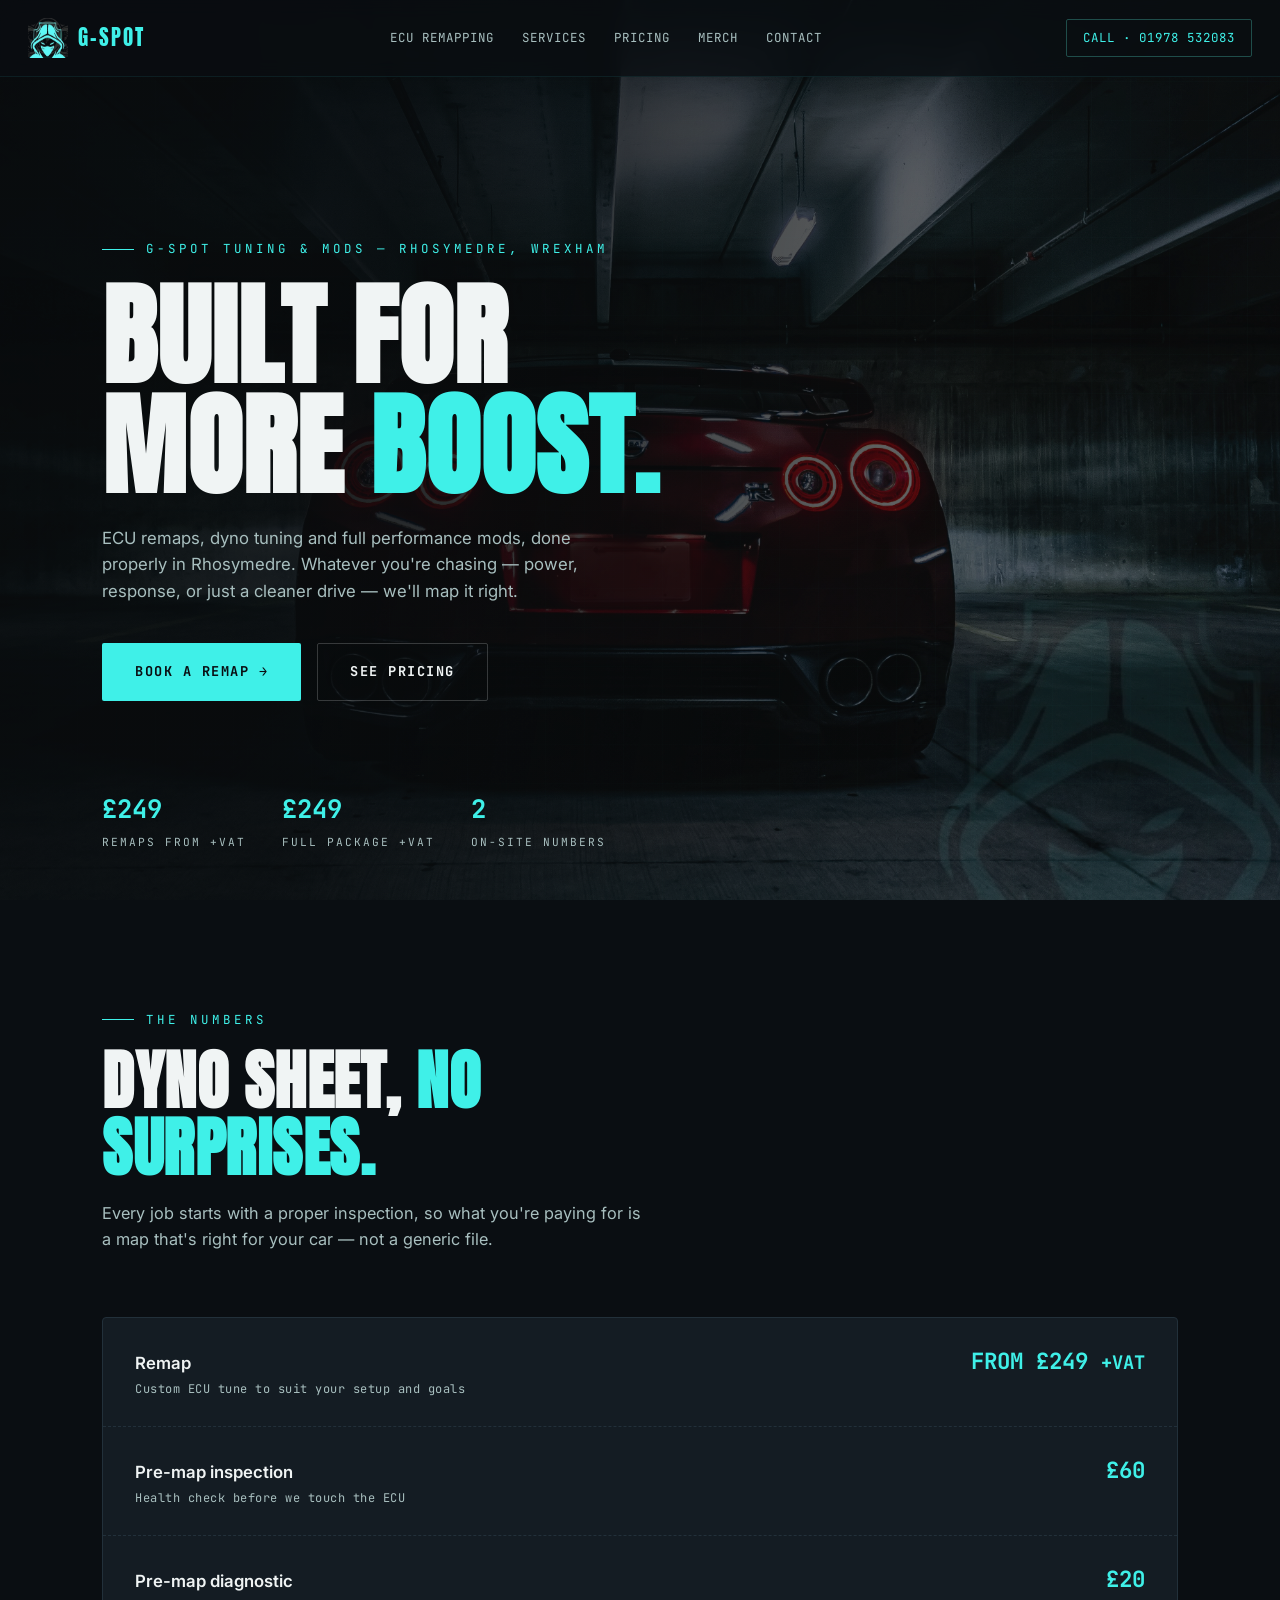
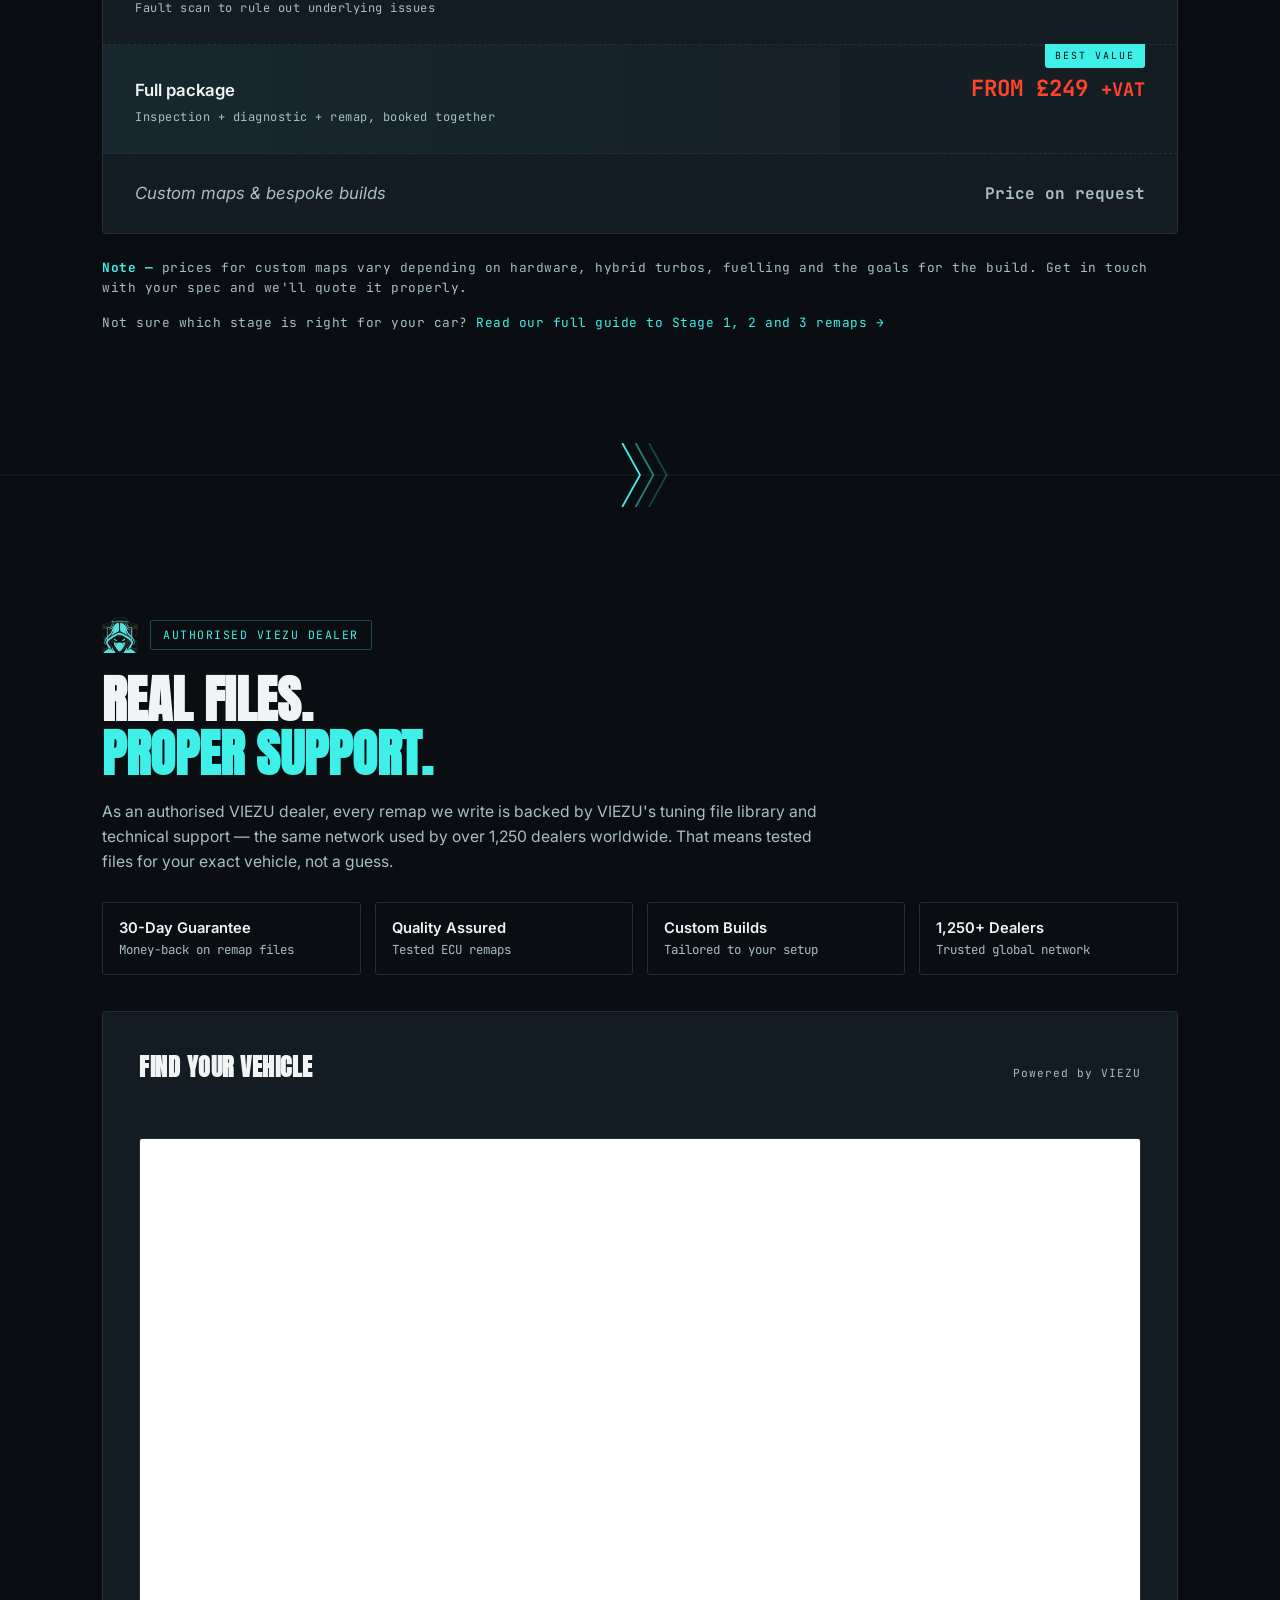
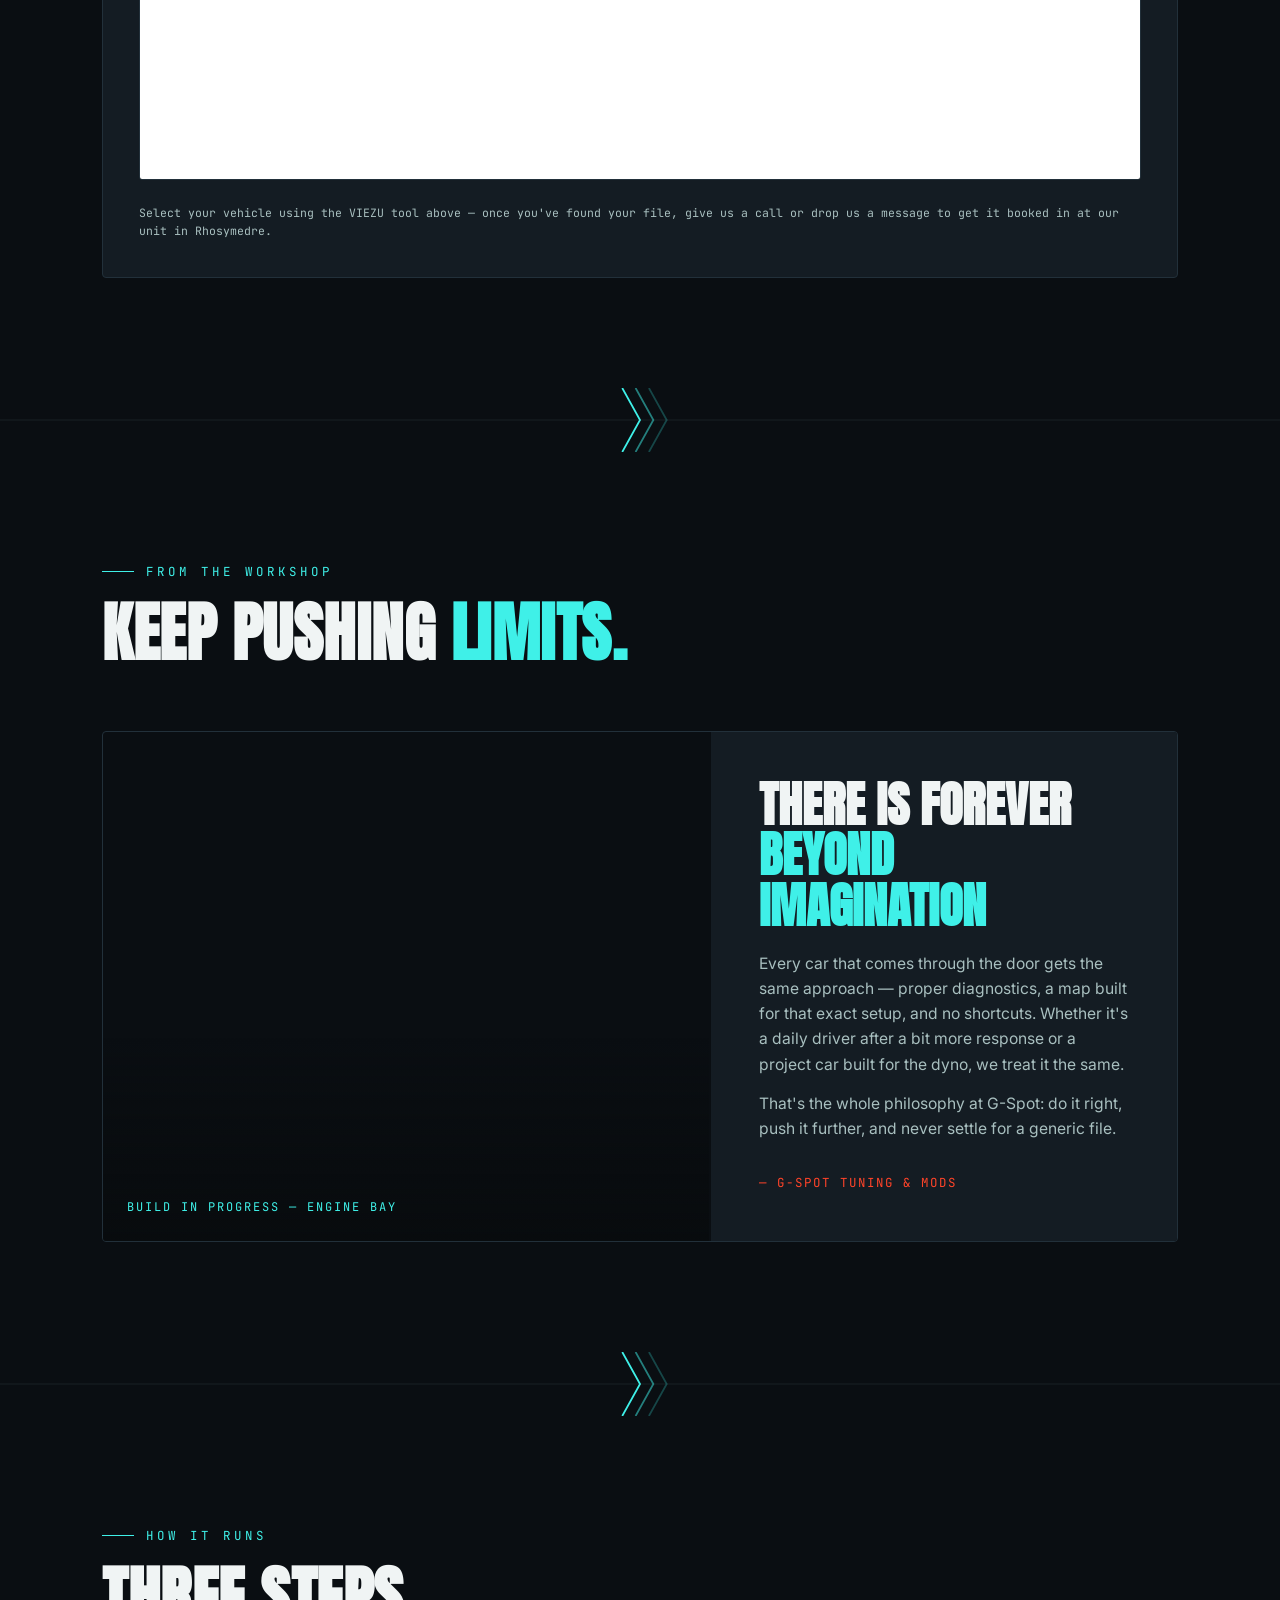
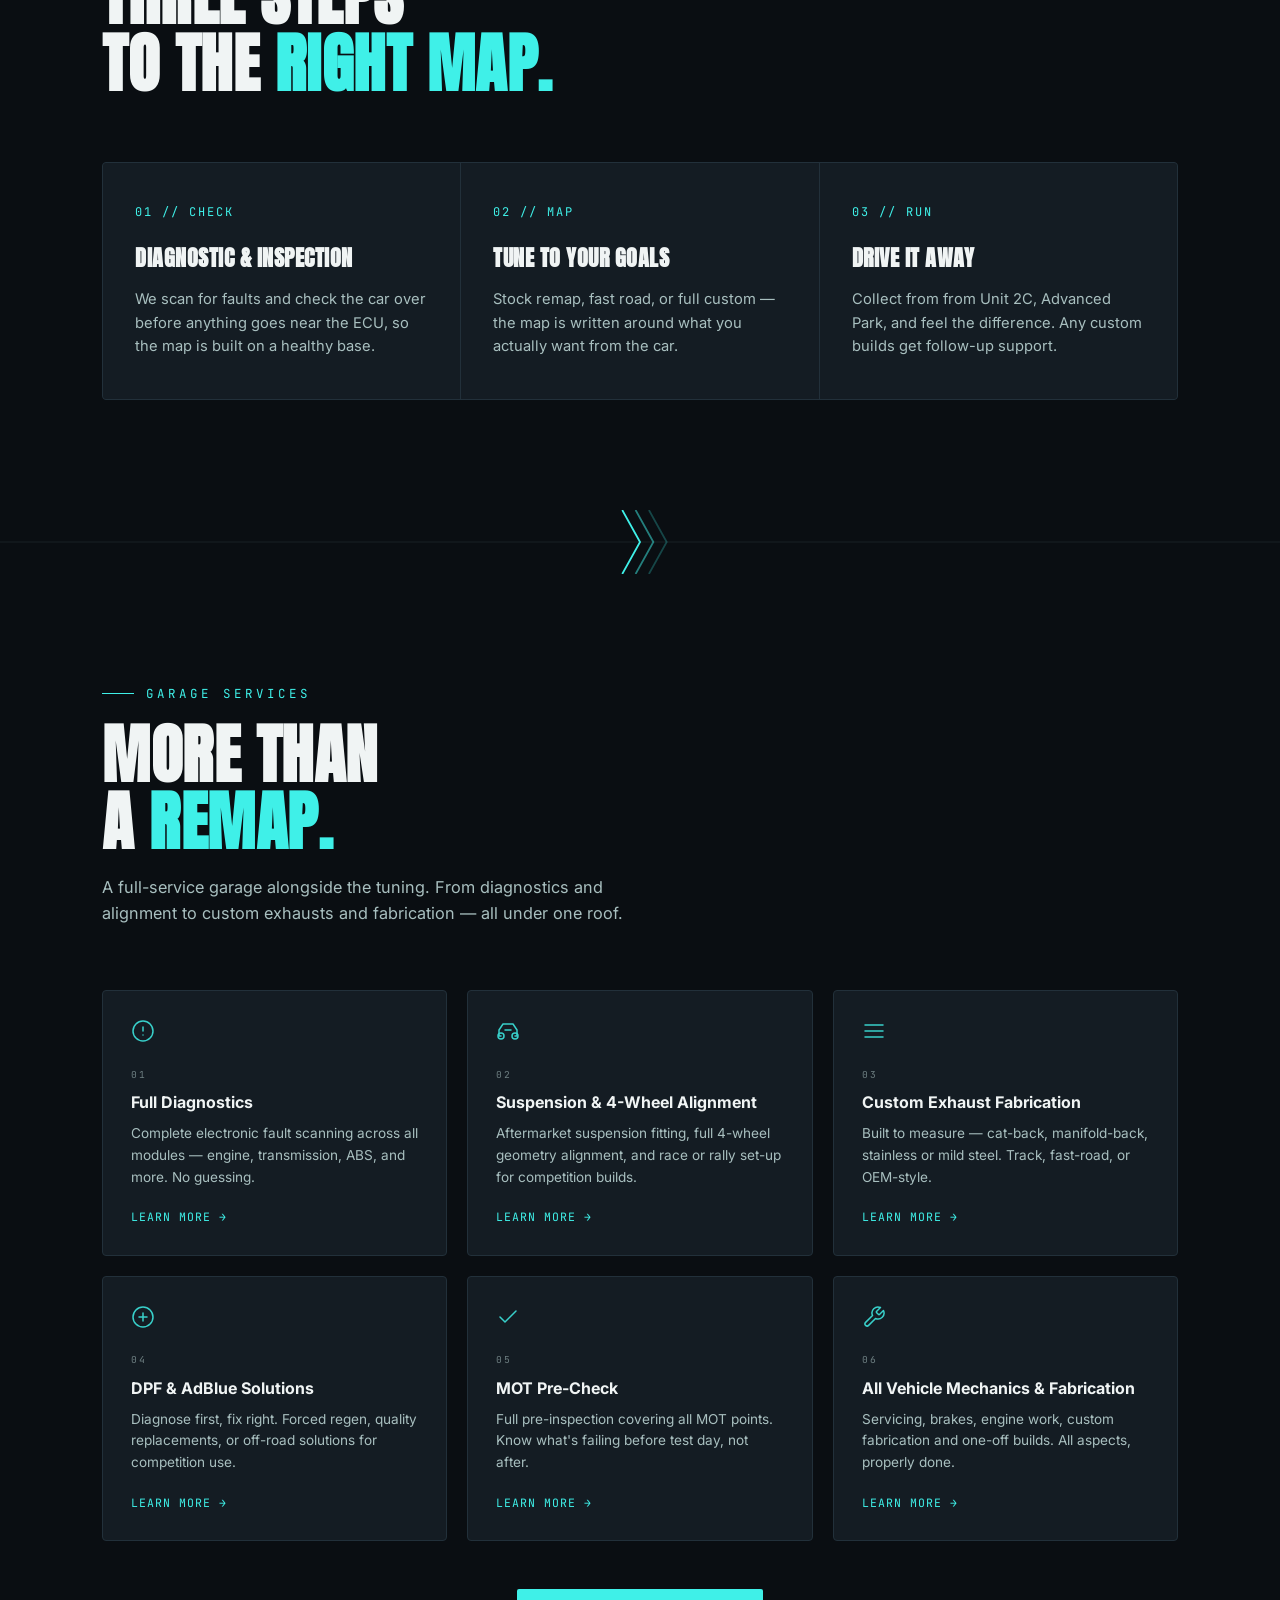
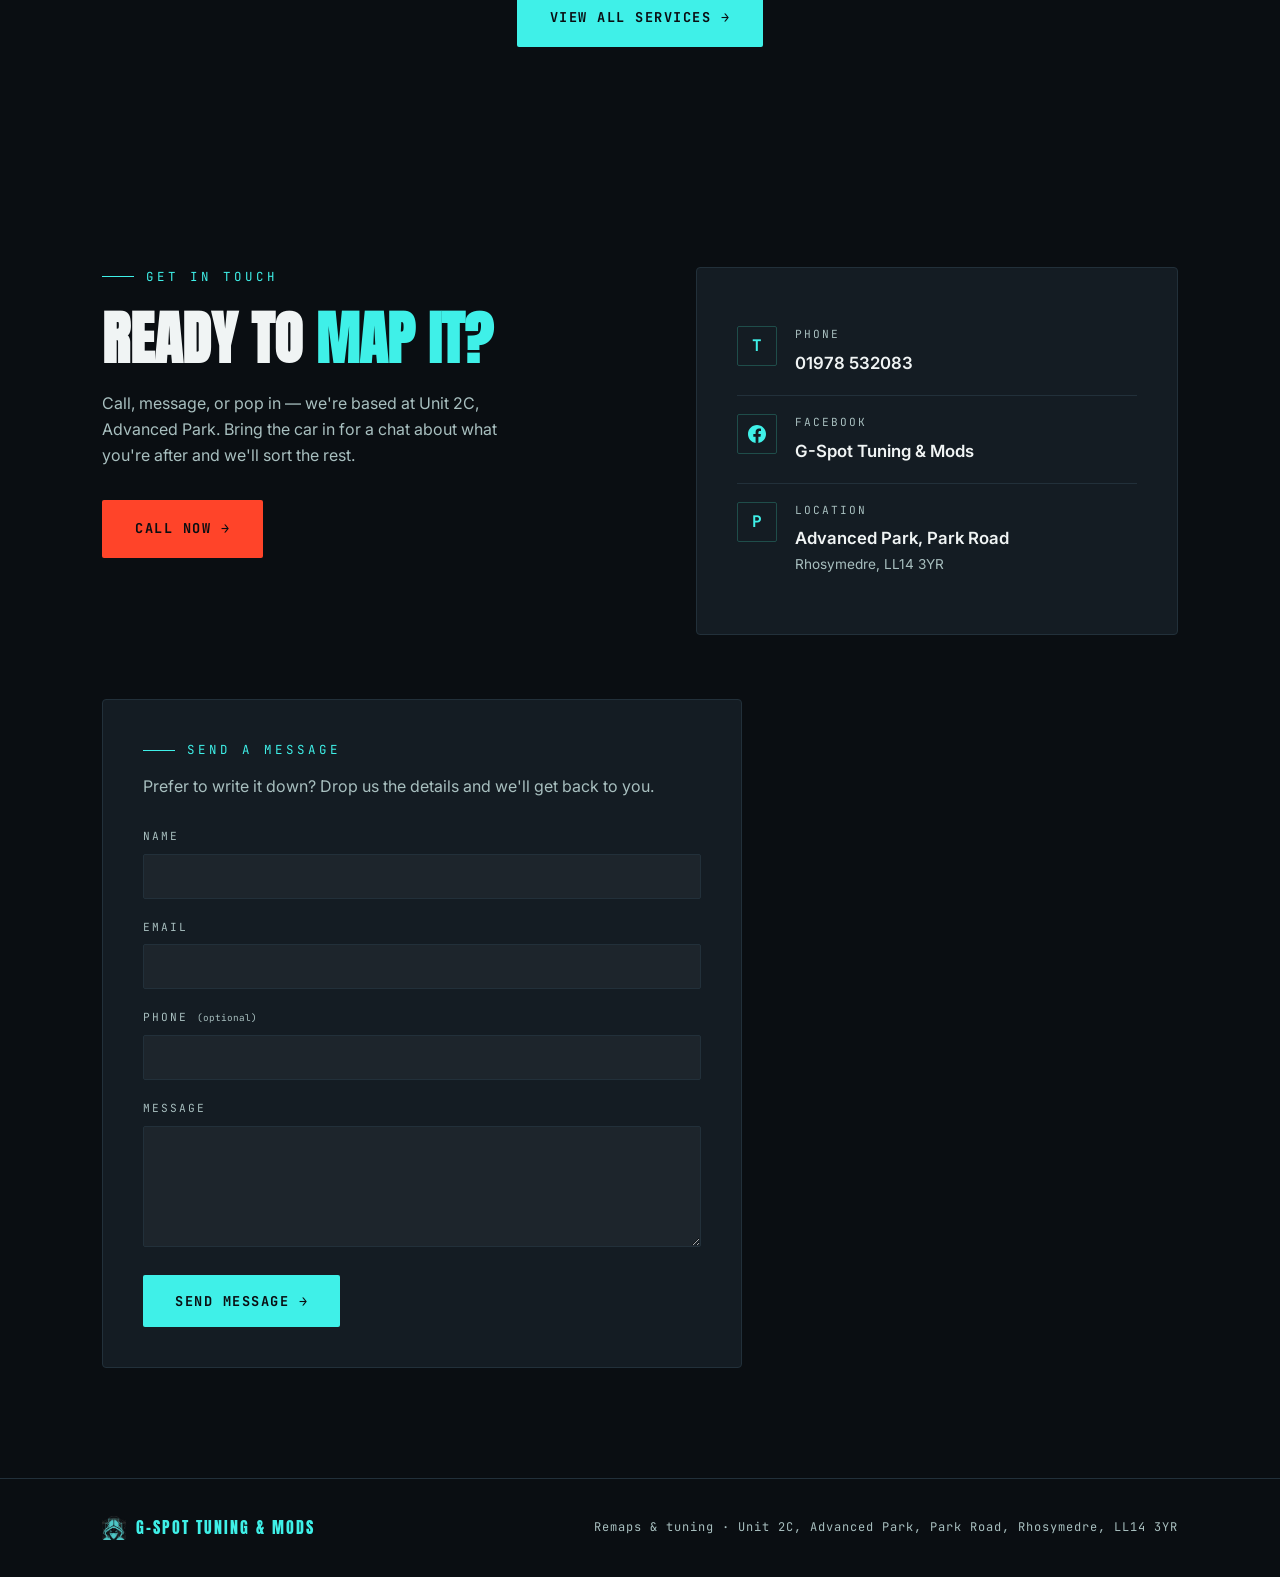
==== commit 00194e97: "Add files via upload" ====
--- a/index.html
+++ b/index.html
@@ -5,7 +5,7 @@
 <meta charset="UTF-8">
 <meta name="viewport" content="width=device-width, initial-scale=1.0">
 <title>G-Spot Tuning & Mods — Remaps, Tuning & Performance Mods | Wrexham</title>
-<meta name="description" content="ECU remaps, dyno tuning and performance modifications. Based in Rhosymedre, Wrexham. Remaps from £150.">
+<meta name="description" content="ECU remaps, dyno tuning and performance modifications. Based in Rhosymedre, Wrexham. Remaps from £249 +VAT.">
 
 <link rel="preconnect" href="https://fonts.googleapis.com">
 <link rel="preconnect" href="https://fonts.gstatic.com" crossorigin>
@@ -72,8 +72,8 @@
     </div>
   </div>
   <div class="hero-readout">
-    <div class="readout-item"><span class="num">£150</span><span class="lbl">Remaps from</span></div>
-    <div class="readout-item"><span class="num">£200</span><span class="lbl">Full package</span></div>
+    <div class="readout-item"><span class="num">£249</span><span class="lbl">Remaps from +VAT</span></div>
+    <div class="readout-item"><span class="num">£249</span><span class="lbl">Full package +VAT</span></div>
     <div class="readout-item"><span class="num">2</span><span class="lbl">On-site numbers</span></div>
   </div>
 </header>
@@ -89,7 +89,7 @@
   <div class="dyno-sheet reveal">
     <div class="dyno-row">
       <div class="label">Remap<small>Custom ECU tune to suit your setup and goals</small></div>
-      <div class="price">FROM £150</div>
+      <div class="price">FROM £249 <small>+VAT</small></div>
     </div>
     <div class="dyno-row">
       <div class="label">Pre-map inspection<small>Health check before we touch the ECU</small></div>
@@ -101,7 +101,7 @@
     </div>
     <div class="dyno-row featured">
       <div class="label">Full package<small>Inspection + diagnostic + remap, booked together</small></div>
-      <div class="price">£200</div>
+      <div class="price">FROM £249 <small>+VAT</small></div>
     </div>
     <div class="dyno-row note">
       <div class="label">Custom maps &amp; bespoke builds</div>
--- a/assets/site.css
+++ b/assets/site.css
@@ -1268,3 +1268,88 @@
   .viezu-iframe-wrap,
   .viezu-iframe-wrap iframe{ height:500px; min-height:500px; }
 }
+
+/* ===== Homepage Services Grid ===== */
+.services-grid{
+  display:grid;
+  grid-template-columns:repeat(3, 1fr);
+  gap:20px;
+  margin-top:8px;
+}
+.svc-card{
+  display:flex;
+  flex-direction:column;
+  background:var(--panel);
+  border:1px solid var(--panel-edge);
+  border-radius:4px;
+  padding:28px;
+  text-decoration:none;
+  color:inherit;
+  transition:border-color .25s, transform .25s;
+  position:relative;
+  overflow:hidden;
+}
+.svc-card::before{
+  content:'';
+  position:absolute;
+  top:0; left:0; right:0;
+  height:2px;
+  background:var(--cyan);
+  transform:scaleX(0);
+  transform-origin:left;
+  transition:transform .3s ease;
+}
+.svc-card:hover{
+  border-color:var(--cyan-dim);
+  transform:translateY(-3px);
+}
+.svc-card:hover::before{ transform:scaleX(1); }
+.svc-icon{
+  color:var(--cyan);
+  margin-bottom:16px;
+  opacity:.85;
+}
+.svc-num{
+  font-family:var(--mono);
+  font-size:.6rem;
+  letter-spacing:2px;
+  color:var(--ink-dim);
+  margin-bottom:10px;
+  opacity:.6;
+}
+.svc-card h4{
+  font-family:var(--body);
+  font-size:1rem;
+  font-weight:700;
+  color:var(--ink);
+  margin-bottom:10px;
+  line-height:1.3;
+}
+.svc-card p{
+  font-size:.85rem;
+  color:var(--ink-dim);
+  line-height:1.6;
+  flex:1;
+  margin-bottom:20px;
+}
+.svc-link{
+  font-family:var(--mono);
+  font-size:.72rem;
+  letter-spacing:1px;
+  color:var(--cyan);
+  text-transform:uppercase;
+  margin-top:auto;
+  transition:letter-spacing .2s;
+}
+.svc-card:hover .svc-link{ letter-spacing:2px; }
+.services-cta{
+  margin-top:48px;
+  text-align:center;
+}
+
+@media(max-width:880px){
+  .services-grid{ grid-template-columns:1fr 1fr; gap:14px; }
+}
+@media(max-width:520px){
+  .services-grid{ grid-template-columns:1fr; }
+}
